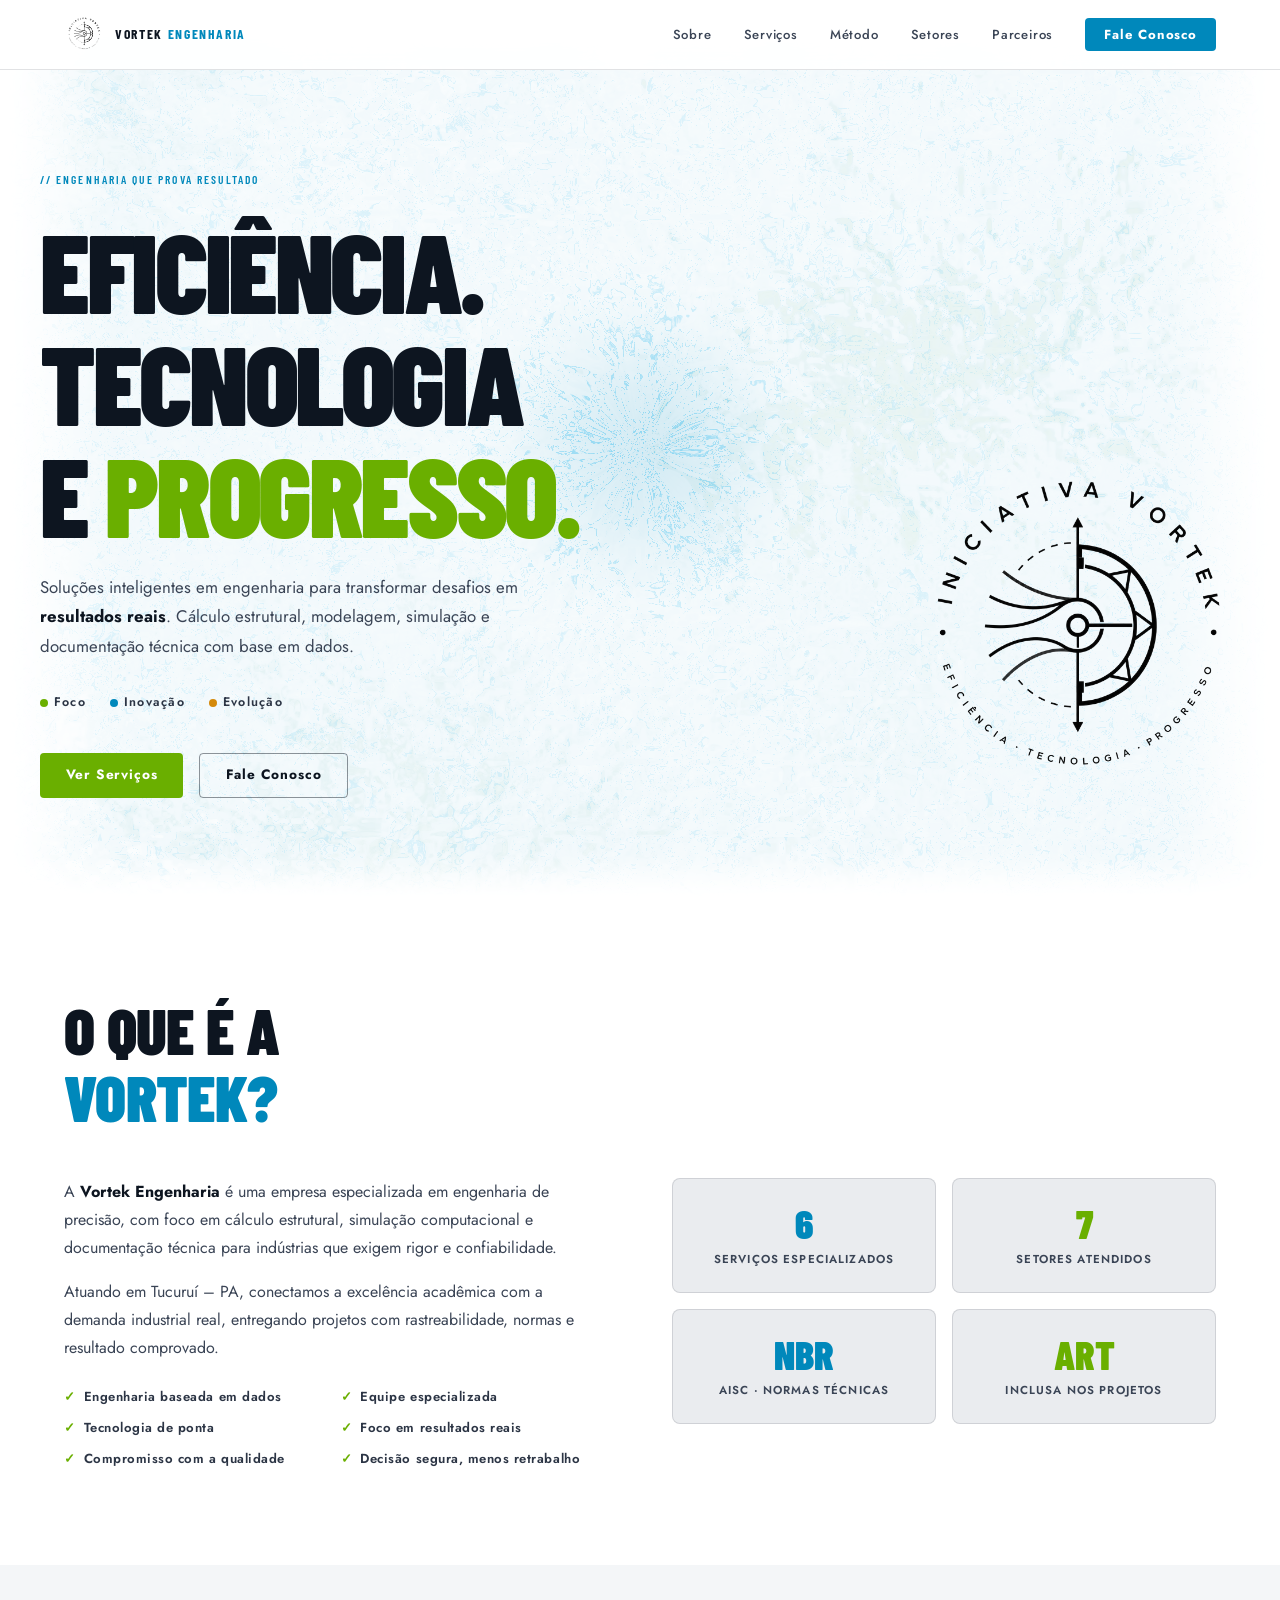
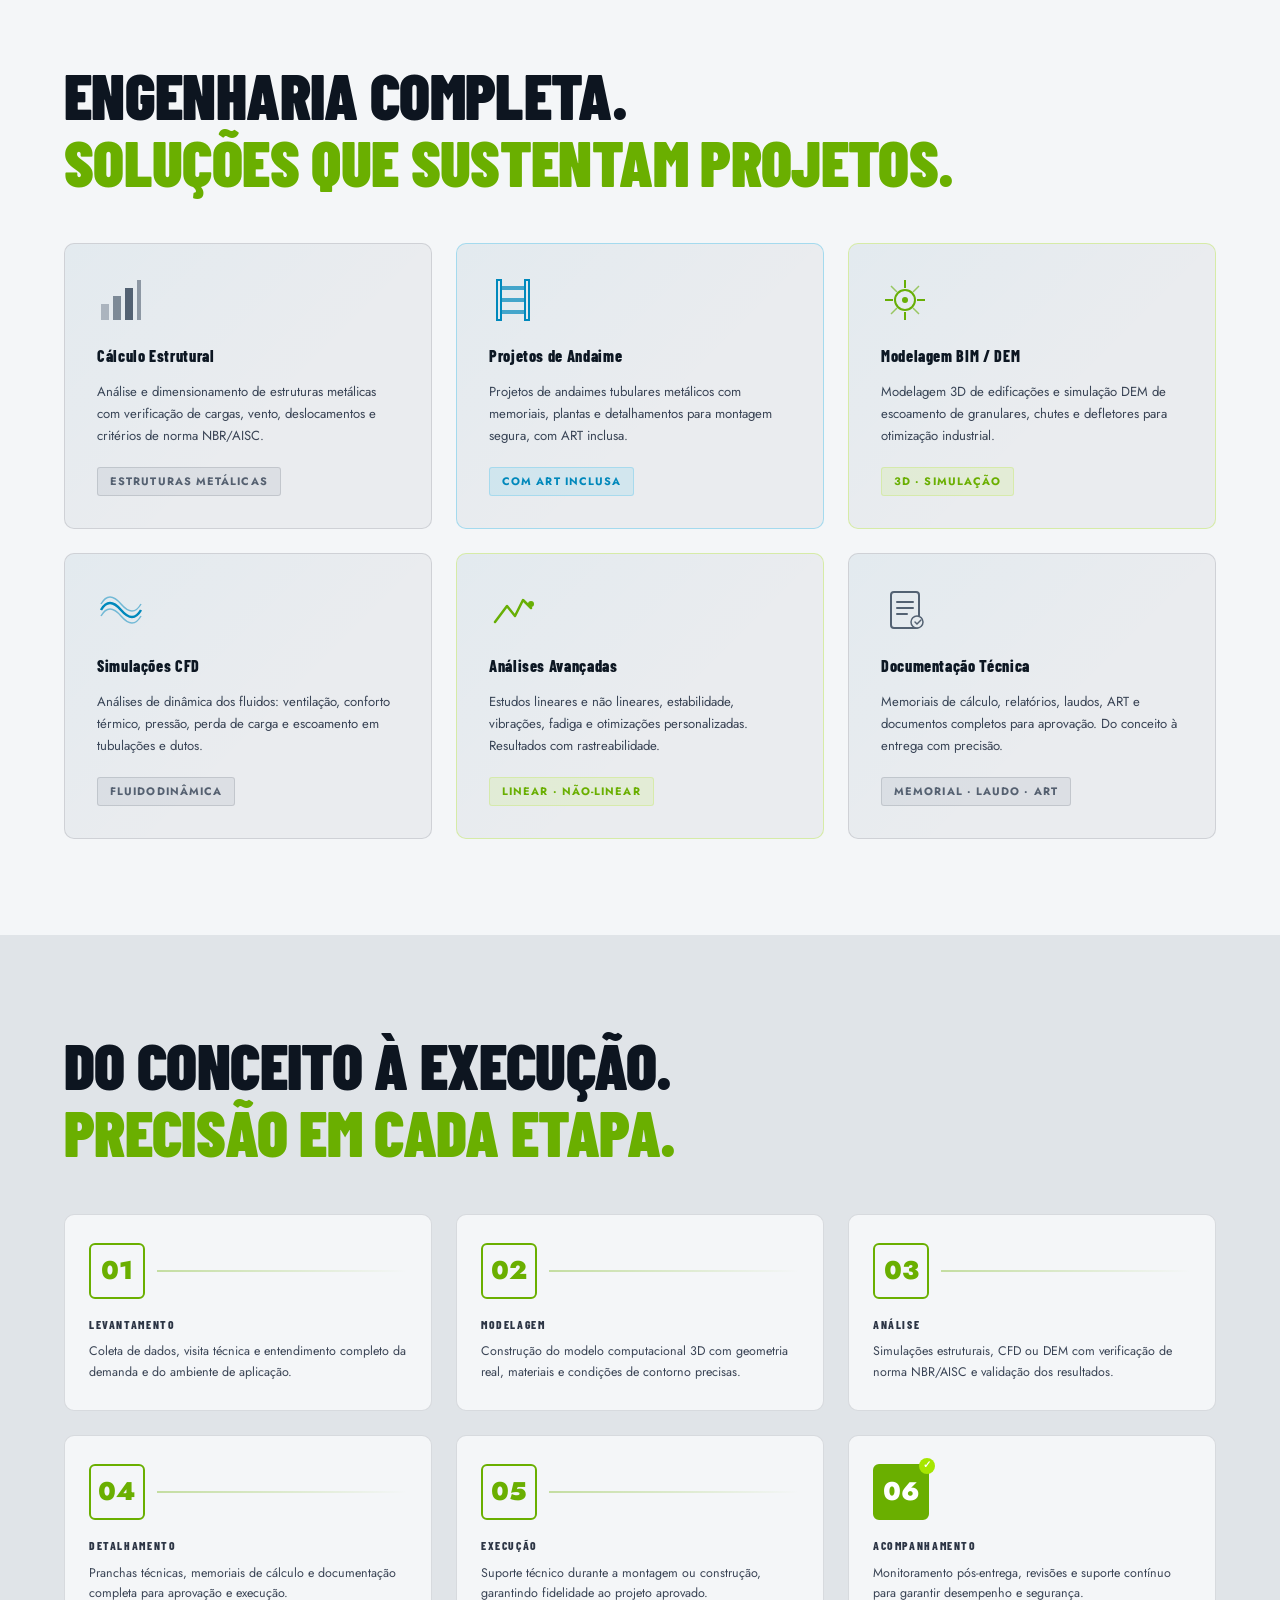
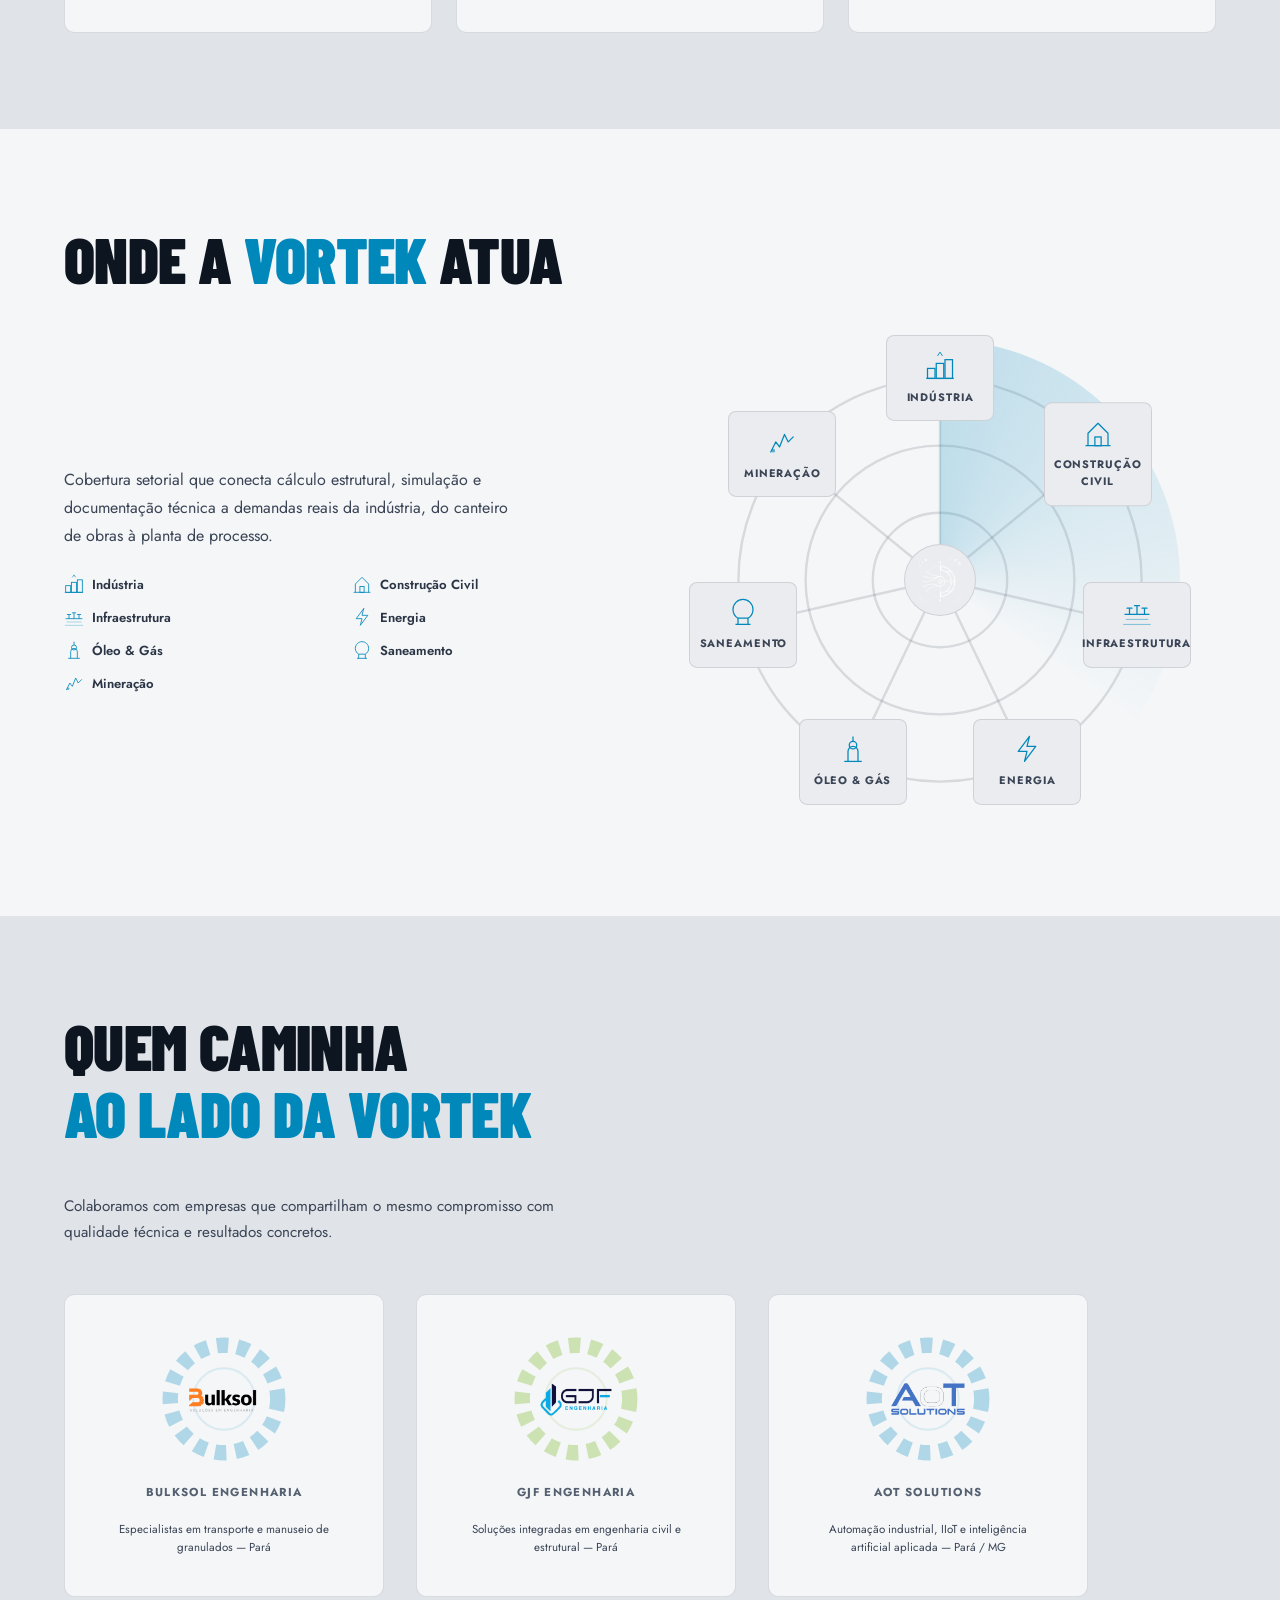
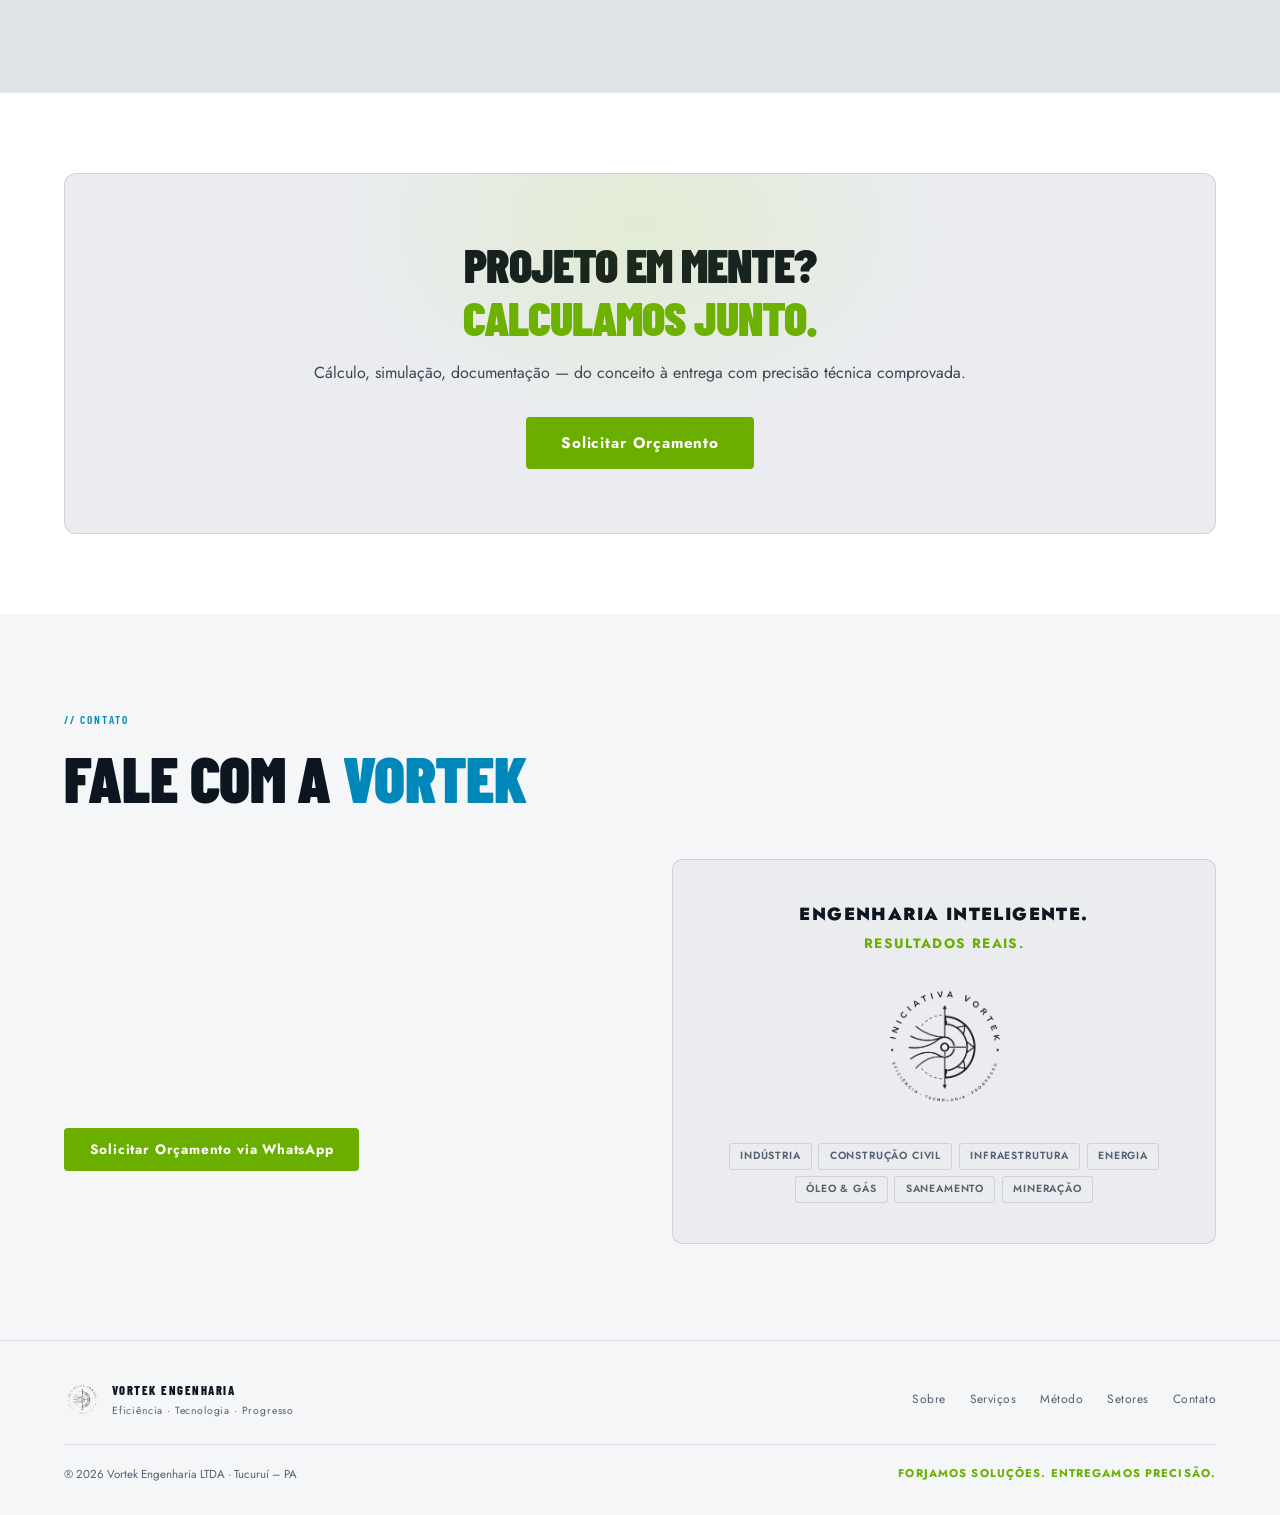
==== index.html @ 1fd9c0fb "fix: substitui logo apagada do hub central do diagrama de setores" ====
<!doctype html>
<html lang="pt-BR">
<head>
  <meta charset="utf-8" />
  <meta name="viewport" content="width=device-width, initial-scale=1" />
  <title>Vortek Engenharia — Eficiência · Tecnologia · Progresso</title>
  <meta name="description" content="Engenharia inteligente com cálculo estrutural, simulação CFD/DEM, projetos de andaime, modelagem BIM e documentação técnica. Tucuruí – PA." />
  <link rel="icon" type="image/png" href="assets/img/symbol.png" />
  <link rel="preconnect" href="https://fonts.googleapis.com" />
  <link rel="preconnect" href="https://fonts.gstatic.com" crossorigin />
  <link href="https://fonts.googleapis.com/css2?family=Barlow+Condensed:ital,wght@0,600;0,700;0,800;0,900;1,700&family=Jost:wght@300;400;500;600;700&display=swap" rel="stylesheet" />
  <link rel="stylesheet" href="assets/style.css" />
  <script type="application/ld+json">
  {
    "@context": "https://schema.org",
    "@type": "Organization",
    "name": "Vortek Engenharia",
    "url": "https://www.vortekengenharia.com.br",
    "logo": "https://www.vortekengenharia.com.br/assets/img/symbol.png",
    "description": "Engenharia inteligente com cálculo estrutural, simulação CFD/DEM, projetos de andaime, modelagem BIM e documentação técnica.",
    "email": "admvortek@gmail.com",
    "telephone": "+5594992745775",
    "address": {
      "@type": "PostalAddress",
      "addressLocality": "Tucuruí",
      "addressRegion": "PA",
      "addressCountry": "BR"
    }
  }
  </script>
  <script type="application/ld+json">
  {
    "@context": "https://schema.org",
    "@type": "WebSite",
    "name": "Vortek Engenharia",
    "url": "https://www.vortekengenharia.com.br"
  }
  </script>

</head>
<body>

  <!-- NAV -->
  <nav id="navbar">
    <div class="nav-inner">
      <a href="#hero" class="nav-logo">
        <img src="assets/img/logo.png" alt="Vortek Engenharia" />
        <span>VORTEK <em>ENGENHARIA</em></span>
      </a>
      <ul class="nav-links">
        <li><a href="#sobre">Sobre</a></li>
        <li><a href="#servicos">Serviços</a></li>
        <li><a href="#metodo">Método</a></li>
        <li><a href="#setores">Setores</a></li>
        <li><a href="#parceiros">Parceiros</a></li>
        <li><a href="#contato" class="nav-cta">Fale Conosco</a></li>
      </ul>
      <button class="nav-burger" aria-label="Menu" onclick="toggleMenu()">
        <span></span><span></span><span></span>
      </button>
    </div>
    <div class="nav-mobile" id="navMobile">
      <a href="#sobre" onclick="toggleMenu()">Sobre</a>
      <a href="#servicos" onclick="toggleMenu()">Serviços</a>
      <a href="#metodo" onclick="toggleMenu()">Método</a>
      <a href="#setores" onclick="toggleMenu()">Setores</a>
      <a href="#parceiros" onclick="toggleMenu()">Parceiros</a>
      <a href="#contato" onclick="toggleMenu()">Fale Conosco</a>
    </div>
  </nav>

  <!-- HERO -->
  <section id="hero">
    <div class="hero-grid"></div>
    <canvas id="cfd-canvas" aria-hidden="true"></canvas>
    <div class="hero-glow hero-glow-cyan"></div>
    <div class="hero-glow hero-glow-lime"></div>
    <div class="hero-inner">
      <div class="hero-badge">// ENGENHARIA QUE PROVA RESULTADO</div>
      <h1>
        EFICIÊNCIA.<br />
        TECNOLOGIA<br />
        E <span class="accent-lime">PROGRESSO.</span>
      </h1>
      <p>Soluções inteligentes em engenharia para transformar desafios em <strong>resultados reais</strong>. Cálculo estrutural, modelagem, simulação e documentação técnica com base em dados.</p>
      <div class="hero-tags">
        <span><span class="dot dot-lime"></span> Foco</span>
        <span><span class="dot dot-cyan"></span> Inovação</span>
        <span><span class="dot dot-amber"></span> Evolução</span>
      </div>
      <div class="hero-actions">
        <a href="#servicos" class="btn btn-primary">Ver Serviços</a>
        <a href="#contato" class="btn btn-outline">Fale Conosco</a>
      </div>
    </div>
    <div class="hero-logo-wrap">
      <img src="assets/img/logo.png" alt="" class="hero-logo-img" />
    </div>
  </section>

  <!-- SOBRE -->
  <section id="sobre">
    <div class="container">
      <h2>O QUE É A<br /><span class="accent-cyan">VORTEK?</span></h2>
      <div class="sobre-grid">
        <div class="sobre-text">
          <p>A <strong>Vortek Engenharia</strong> é uma empresa especializada em engenharia de precisão, com foco em cálculo estrutural, simulação computacional e documentação técnica para indústrias que exigem rigor e confiabilidade.</p>
          <p>Atuando em Tucuruí – PA, conectamos a excelência acadêmica com a demanda industrial real, entregando projetos com rastreabilidade, normas e resultado comprovado.</p>
          <div class="sobre-diferenciais">
            <div class="diferencial"><span class="check">✓</span> Engenharia baseada em dados</div>
            <div class="diferencial"><span class="check">✓</span> Equipe especializada</div>
            <div class="diferencial"><span class="check">✓</span> Tecnologia de ponta</div>
            <div class="diferencial"><span class="check">✓</span> Foco em resultados reais</div>
            <div class="diferencial"><span class="check">✓</span> Compromisso com a qualidade</div>
            <div class="diferencial"><span class="check">✓</span> Decisão segura, menos retrabalho</div>
          </div>
        </div>
        <div class="sobre-stats">
          <div class="stat-card">
            <div class="stat-num accent-cyan">6</div>
            <div class="stat-label">Serviços Especializados</div>
          </div>
          <div class="stat-card">
            <div class="stat-num accent-lime">7</div>
            <div class="stat-label">Setores Atendidos</div>
          </div>
          <div class="stat-card">
            <div class="stat-num accent-cyan">NBR</div>
            <div class="stat-label">AISC · Normas Técnicas</div>
          </div>
          <div class="stat-card">
            <div class="stat-num accent-lime">ART</div>
            <div class="stat-label">Inclusa nos Projetos</div>
          </div>
        </div>
      </div>
    </div>
  </section>

  <!-- SERVIÇOS -->
  <section id="servicos" class="section-dark">
    <div class="container">
      <h2>ENGENHARIA COMPLETA.<br /><span class="accent-lime">SOLUÇÕES QUE SUSTENTAM PROJETOS.</span></h2>
      <div class="servicos-grid">

        <div class="servico-card">
          <div class="servico-icon">
            <svg viewBox="0 0 48 48" fill="none"><rect x="4" y="28" width="8" height="16" fill="currentColor" opacity=".4"/><rect x="16" y="20" width="8" height="24" fill="currentColor" opacity=".7"/><rect x="28" y="12" width="8" height="32" fill="currentColor"/><rect x="40" y="4" width="4" height="40" fill="currentColor" opacity=".6"/></svg>
          </div>
          <h3>Cálculo Estrutural</h3>
          <p>Análise e dimensionamento de estruturas metálicas com verificação de cargas, vento, deslocamentos e critérios de norma NBR/AISC.</p>
          <div class="servico-tag">Estruturas Metálicas</div>
        </div>

        <div class="servico-card accent-border-cyan">
          <div class="servico-icon icon-cyan">
            <svg viewBox="0 0 48 48" fill="none"><rect x="8" y="4" width="4" height="40" stroke="currentColor" stroke-width="2"/><rect x="36" y="4" width="4" height="40" stroke="currentColor" stroke-width="2"/><rect x="12" y="10" width="24" height="4" fill="currentColor" opacity=".7"/><rect x="12" y="22" width="24" height="4" fill="currentColor" opacity=".7"/><rect x="12" y="34" width="24" height="4" fill="currentColor" opacity=".7"/></svg>
          </div>
          <h3>Projetos de Andaime</h3>
          <p>Projetos de andaimes tubulares metálicos com memoriais, plantas e detalhamentos para montagem segura, com ART inclusa.</p>
          <div class="servico-tag tag-cyan">Com ART Inclusa</div>
        </div>

        <div class="servico-card accent-border-lime">
          <div class="servico-icon icon-lime">
            <svg viewBox="0 0 48 48" fill="none"><circle cx="24" cy="24" r="10" stroke="currentColor" stroke-width="2"/><circle cx="24" cy="24" r="3" fill="currentColor"/><path d="M24 4v8M24 36v8M4 24h8M36 24h8" stroke="currentColor" stroke-width="2"/><path d="M10 10l6 6M32 32l6 6M10 38l6-6M32 16l6-6" stroke="currentColor" stroke-width="1.5" opacity=".6"/></svg>
          </div>
          <h3>Modelagem BIM / DEM</h3>
          <p>Modelagem 3D de edificações e simulação DEM de escoamento de granulares, chutes e defletores para otimização industrial.</p>
          <div class="servico-tag tag-lime">3D · Simulação</div>
        </div>

        <div class="servico-card">
          <div class="servico-icon icon-cyan">
            <svg viewBox="0 0 48 48" fill="none"><path d="M4 24 Q12 10 24 24 Q36 38 44 24" stroke="currentColor" stroke-width="2.5" fill="none"/><path d="M4 18 Q12 4 24 18 Q36 32 44 18" stroke="currentColor" stroke-width="1.5" fill="none" opacity=".5"/><path d="M4 30 Q12 16 24 30 Q36 44 44 30" stroke="currentColor" stroke-width="1.5" fill="none" opacity=".5"/></svg>
          </div>
          <h3>Simulações CFD</h3>
          <p>Análises de dinâmica dos fluidos: ventilação, conforto térmico, pressão, perda de carga e escoamento em tubulações e dutos.</p>
          <div class="servico-tag">Fluidodinâmica</div>
        </div>

        <div class="servico-card accent-border-lime">
          <div class="servico-icon icon-lime">
            <svg viewBox="0 0 48 48" fill="none"><path d="M6 36L18 20l8 10 8-16 8 8" stroke="currentColor" stroke-width="2.5" stroke-linecap="round" stroke-linejoin="round" fill="none"/><circle cx="42" cy="18" r="3" fill="currentColor"/></svg>
          </div>
          <h3>Análises Avançadas</h3>
          <p>Estudos lineares e não lineares, estabilidade, vibrações, fadiga e otimizações personalizadas. Resultados com rastreabilidade.</p>
          <div class="servico-tag tag-lime">Linear · Não-linear</div>
        </div>

        <div class="servico-card">
          <div class="servico-icon">
            <svg viewBox="0 0 48 48" fill="none"><rect x="10" y="6" width="28" height="36" rx="3" stroke="currentColor" stroke-width="2"/><path d="M16 16h16M16 22h16M16 28h10" stroke="currentColor" stroke-width="2" stroke-linecap="round"/><circle cx="36" cy="36" r="6" fill="var(--carbon-2)" stroke="currentColor" stroke-width="1.5"/><path d="M34 36l2 2 4-4" stroke="currentColor" stroke-width="1.5" stroke-linecap="round"/></svg>
          </div>
          <h3>Documentação Técnica</h3>
          <p>Memoriais de cálculo, relatórios, laudos, ART e documentos completos para aprovação. Do conceito à entrega com precisão.</p>
          <div class="servico-tag">Memorial · Laudo · ART</div>
        </div>

      </div>
    </div>
  </section>

  <!-- MÉTODO -->
  <section id="metodo">
    <div class="container">
      <h2>DO CONCEITO À EXECUÇÃO.<br /><span class="accent-lime">PRECISÃO EM CADA ETAPA.</span></h2>
      <div class="metodo-grid">
        <div class="metodo-step">
          <div class="step-header">
            <div class="step-num">01</div>
            <div class="step-connector"></div>
          </div>
          <div class="step-body">
            <div class="step-label">LEVANTAMENTO</div>
            <p class="step-desc">Coleta de dados, visita técnica e entendimento completo da demanda e do ambiente de aplicação.</p>
          </div>
        </div>
        <div class="metodo-step">
          <div class="step-header">
            <div class="step-num">02</div>
            <div class="step-connector"></div>
          </div>
          <div class="step-body">
            <div class="step-label">MODELAGEM</div>
            <p class="step-desc">Construção do modelo computacional 3D com geometria real, materiais e condições de contorno precisas.</p>
          </div>
        </div>
        <div class="metodo-step">
          <div class="step-header">
            <div class="step-num">03</div>
            <div class="step-connector"></div>
          </div>
          <div class="step-body">
            <div class="step-label">ANÁLISE</div>
            <p class="step-desc">Simulações estruturais, CFD ou DEM com verificação de norma NBR/AISC e validação dos resultados.</p>
          </div>
        </div>
        <div class="metodo-step">
          <div class="step-header">
            <div class="step-num">04</div>
            <div class="step-connector"></div>
          </div>
          <div class="step-body">
            <div class="step-label">DETALHAMENTO</div>
            <p class="step-desc">Pranchas técnicas, memoriais de cálculo e documentação completa para aprovação e execução.</p>
          </div>
        </div>
        <div class="metodo-step">
          <div class="step-header">
            <div class="step-num">05</div>
            <div class="step-connector"></div>
          </div>
          <div class="step-body">
            <div class="step-label">EXECUÇÃO</div>
            <p class="step-desc">Suporte técnico durante a montagem ou construção, garantindo fidelidade ao projeto aprovado.</p>
          </div>
        </div>
        <div class="metodo-step metodo-step-last">
          <div class="step-header">
            <div class="step-num step-num-final">06</div>
          </div>
          <div class="step-body">
            <div class="step-label">ACOMPANHAMENTO</div>
            <p class="step-desc">Monitoramento pós-entrega, revisões e suporte contínuo para garantir desempenho e segurança.</p>
          </div>
        </div>
      </div>
    </div>
  </section>

  <!-- SETORES -->
  <section id="setores" class="section-dark">
    <div class="container">
      <h2>ONDE A <span class="accent-cyan">VORTEK</span> ATUA</h2>
      <div class="setores-layout">
      <div class="setores-text">
        <p>Cobertura setorial que conecta cálculo estrutural, simulação e documentação técnica a demandas reais da indústria, do canteiro de obras à planta de processo.</p>
        <ul class="setores-legend">
          <li><span class="legend-icon"><svg viewBox="0 0 48 48" fill="none"><rect x="4" y="28" width="12" height="16" stroke="currentColor" stroke-width="2"/><rect x="18" y="20" width="12" height="24" stroke="currentColor" stroke-width="2"/><rect x="32" y="14" width="12" height="30" stroke="currentColor" stroke-width="2"/><path d="M2 44h44" stroke="currentColor" stroke-width="2"/><path d="M20 8l4-6 4 6" stroke="currentColor" stroke-width="1.5"/></svg></span> Indústria</li>
          <li><span class="legend-icon"><svg viewBox="0 0 48 48" fill="none"><path d="M4 44h40M8 44V24l16-16 16 16v20" stroke="currentColor" stroke-width="2" stroke-linejoin="round"/><rect x="19" y="30" width="10" height="14" stroke="currentColor" stroke-width="2"/></svg></span> Construção Civil</li>
          <li><span class="legend-icon"><svg viewBox="0 0 48 48" fill="none"><path d="M4 28h40M12 28V18M24 28V14M36 28V18" stroke="currentColor" stroke-width="2"/><path d="M8 18h8M20 14h8M32 18h8" stroke="currentColor" stroke-width="2" stroke-linecap="round"/><path d="M2 44h44M6 36h36" stroke="currentColor" stroke-width="1.5" opacity=".5"/></svg></span> Infraestrutura</li>
          <li><span class="legend-icon"><svg viewBox="0 0 48 48" fill="none"><path d="M28 4L10 28h14l-4 16 18-24H24L28 4z" stroke="currentColor" stroke-width="2" stroke-linejoin="round" stroke-linecap="round"/></svg></span> Energia</li>
          <li><span class="legend-icon"><svg viewBox="0 0 48 48" fill="none"><path d="M16 44V28a8 8 0 0116 0v16" stroke="currentColor" stroke-width="2"/><circle cx="24" cy="18" r="6" stroke="currentColor" stroke-width="2"/><path d="M10 44h28" stroke="currentColor" stroke-width="2"/><path d="M24 4v8" stroke="currentColor" stroke-width="2"/></svg></span> Óleo & Gás</li>
          <li><span class="legend-icon"><svg viewBox="0 0 48 48" fill="none"><path d="M8 20c0-8.837 7.163-16 16-16s16 7.163 16 16c0 6-3 11-8 14H16c-5-3-8-8-8-14z" stroke="currentColor" stroke-width="2"/><path d="M16 34v10M32 34v10M12 44h24" stroke="currentColor" stroke-width="2"/></svg></span> Saneamento</li>
          <li><span class="legend-icon"><svg viewBox="0 0 48 48" fill="none"><path d="M6 40l8-16 6 8 8-20 6 12 8-8" stroke="currentColor" stroke-width="2" stroke-linecap="round" stroke-linejoin="round"/><circle cx="10" cy="38" r="3" fill="currentColor" opacity=".6"/></svg></span> Mineração</li>
        </ul>
      </div>
      <div class="setores-radar">
        <svg class="radar-bg" viewBox="0 0 100 100" aria-hidden="true">
          <circle cx="50" cy="50" r="14" fill="none" stroke="var(--line)" stroke-width=".5"/>
          <circle cx="50" cy="50" r="28" fill="none" stroke="var(--line)" stroke-width=".5"/>
          <circle cx="50" cy="50" r="42" fill="none" stroke="var(--line)" stroke-width=".5"/>
          <line x1="50" y1="50" x2="50" y2="8.36" stroke="var(--line)" stroke-width=".5"/>
          <line x1="50" y1="50" x2="82.84" y2="23.21" stroke="var(--line)" stroke-width=".5"/>
          <line x1="50" y1="50" x2="90.95" y2="59.35" stroke="var(--line)" stroke-width=".5"/>
          <line x1="50" y1="50" x2="68.22" y2="87.84" stroke="var(--line)" stroke-width=".5"/>
          <line x1="50" y1="50" x2="31.78" y2="87.84" stroke="var(--line)" stroke-width=".5"/>
          <line x1="50" y1="50" x2="9.05" y2="59.35" stroke="var(--line)" stroke-width=".5"/>
          <line x1="50" y1="50" x2="17.16" y2="23.21" stroke="var(--line)" stroke-width=".5"/>
        </svg>
        <div class="radar-sweep"></div>
        <div class="radar-hub">
          <img src="assets/img/symbol-hub.png" alt="" />
        </div>

        <div class="setor-item" style="--x:0; --y:-1;">
          <div class="setor-icon">
            <svg viewBox="0 0 48 48" fill="none"><rect x="4" y="28" width="12" height="16" stroke="currentColor" stroke-width="2"/><rect x="18" y="20" width="12" height="24" stroke="currentColor" stroke-width="2"/><rect x="32" y="14" width="12" height="30" stroke="currentColor" stroke-width="2"/><path d="M2 44h44" stroke="currentColor" stroke-width="2"/><path d="M20 8l4-6 4 6" stroke="currentColor" stroke-width="1.5"/></svg>
          </div>
          <span>Indústria</span>
        </div>
        <div class="setor-item" style="--x:0.7818; --y:-0.6235;">
          <div class="setor-icon">
            <svg viewBox="0 0 48 48" fill="none"><path d="M4 44h40M8 44V24l16-16 16 16v20" stroke="currentColor" stroke-width="2" stroke-linejoin="round"/><rect x="19" y="30" width="10" height="14" stroke="currentColor" stroke-width="2"/></svg>
          </div>
          <span>Construção Civil</span>
        </div>
        <div class="setor-item" style="--x:0.9749; --y:0.2225;">
          <div class="setor-icon">
            <svg viewBox="0 0 48 48" fill="none"><path d="M4 28h40M12 28V18M24 28V14M36 28V18" stroke="currentColor" stroke-width="2"/><path d="M8 18h8M20 14h8M32 18h8" stroke="currentColor" stroke-width="2" stroke-linecap="round"/><path d="M2 44h44M6 36h36" stroke="currentColor" stroke-width="1.5" opacity=".5"/></svg>
          </div>
          <span>Infraestrutura</span>
        </div>
        <div class="setor-item" style="--x:0.4339; --y:0.9010;">
          <div class="setor-icon">
            <svg viewBox="0 0 48 48" fill="none"><path d="M28 4L10 28h14l-4 16 18-24H24L28 4z" stroke="currentColor" stroke-width="2" stroke-linejoin="round" stroke-linecap="round"/></svg>
          </div>
          <span>Energia</span>
        </div>
        <div class="setor-item" style="--x:-0.4339; --y:0.9010;">
          <div class="setor-icon">
            <svg viewBox="0 0 48 48" fill="none"><path d="M16 44V28a8 8 0 0116 0v16" stroke="currentColor" stroke-width="2"/><circle cx="24" cy="18" r="6" stroke="currentColor" stroke-width="2"/><path d="M10 44h28" stroke="currentColor" stroke-width="2"/><path d="M24 4v8" stroke="currentColor" stroke-width="2"/></svg>
          </div>
          <span>Óleo & Gás</span>
        </div>
        <div class="setor-item" style="--x:-0.9749; --y:0.2225;">
          <div class="setor-icon">
            <svg viewBox="0 0 48 48" fill="none"><path d="M8 20c0-8.837 7.163-16 16-16s16 7.163 16 16c0 6-3 11-8 14H16c-5-3-8-8-8-14z" stroke="currentColor" stroke-width="2"/><path d="M16 34v10M32 34v10M12 44h24" stroke="currentColor" stroke-width="2"/></svg>
          </div>
          <span>Saneamento</span>
        </div>
        <div class="setor-item" style="--x:-0.7818; --y:-0.6235;">
          <div class="setor-icon">
            <svg viewBox="0 0 48 48" fill="none"><path d="M6 40l8-16 6 8 8-20 6 12 8-8" stroke="currentColor" stroke-width="2" stroke-linecap="round" stroke-linejoin="round"/><circle cx="10" cy="38" r="3" fill="currentColor" opacity=".6"/></svg>
          </div>
          <span>Mineração</span>
        </div>
      </div>
      </div>
    </div>
  </section>

  <!-- PARCEIROS -->
  <section id="parceiros">
    <div class="container">
      <h2>QUEM CAMINHA<br /><span class="accent-cyan">AO LADO DA VORTEK</span></h2>
      <p class="parceiros-sub">Colaboramos com empresas que compartilham o mesmo compromisso com qualidade técnica e resultados concretos.</p>
      <div class="parceiros-grid">
        <div class="parceiro-card">
          <div class="parceiro-gear">
            <svg class="gear-ring gear-cyan" viewBox="0 0 100 100" aria-hidden="true">
              <circle cx="50" cy="50" r="42" fill="none" stroke="currentColor" stroke-width="12" stroke-dasharray="9 7"/>
              <circle cx="50" cy="50" r="24" fill="none" stroke="currentColor" stroke-width="1.5" opacity=".4"/>
            </svg>
            <img src="assets/img/partners/bulksol.png" alt="BulkSol Engenharia" class="gear-logo" />
          </div>
          <div class="parceiro-nome">BulkSol Engenharia</div>
          <div class="parceiro-desc">Especialistas em transporte e manuseio de granulados — Pará</div>
        </div>
        <div class="parceiro-card">
          <div class="parceiro-gear">
            <svg class="gear-ring gear-lime" viewBox="0 0 100 100" aria-hidden="true">
              <circle cx="50" cy="50" r="42" fill="none" stroke="currentColor" stroke-width="12" stroke-dasharray="9 7"/>
              <circle cx="50" cy="50" r="24" fill="none" stroke="currentColor" stroke-width="1.5" opacity=".4"/>
            </svg>
            <img src="assets/img/partners/gjf.png" alt="GJF Engenharia" class="gear-logo" />
          </div>
          <div class="parceiro-nome">GJF Engenharia</div>
          <div class="parceiro-desc">Soluções integradas em engenharia civil e estrutural — Pará</div>
        </div>
        <div class="parceiro-card">
          <div class="parceiro-gear">
            <svg class="gear-ring gear-cyan" viewBox="0 0 100 100" aria-hidden="true">
              <circle cx="50" cy="50" r="42" fill="none" stroke="currentColor" stroke-width="12" stroke-dasharray="9 7"/>
              <circle cx="50" cy="50" r="24" fill="none" stroke="currentColor" stroke-width="1.5" opacity=".4"/>
            </svg>
            <img src="assets/img/partners/aot.png" alt="AoT Solutions" class="gear-logo" />
          </div>
          <div class="parceiro-nome">AoT Solutions</div>
          <div class="parceiro-desc">Automação industrial, IIoT e inteligência artificial aplicada — Pará / MG</div>
        </div>
      </div>
    </div>
  </section>

  <!-- CTA -->
  <section id="cta">
    <div class="container">
      <div class="cta-inner">
        <div class="cta-glow"></div>
        <h2>PROJETO EM MENTE?<br /><span class="accent-lime">CALCULAMOS JUNTO.</span></h2>
        <p>Cálculo, simulação, documentação — do conceito à entrega com precisão técnica comprovada.</p>
        <a href="#contato" class="btn btn-primary btn-lg">Solicitar Orçamento</a>
      </div>
    </div>
  </section>

  <!-- CONTATO -->
  <section id="contato" class="section-dark">
    <div class="container">
      <div class="section-label">// CONTATO</div>
      <h2>FALE COM A <span class="accent-cyan">VORTEK</span></h2>
      <div class="contato-grid">
        <div class="contato-info">
          <div class="contato-item">
            <div class="contato-icon">
              <svg viewBox="0 0 24 24" fill="none"><path d="M4 4h16c1.1 0 2 .9 2 2v12c0 1.1-.9 2-2 2H4c-1.1 0-2-.9-2-2V6c0-1.1.9-2 2-2z" stroke="currentColor" stroke-width="1.5"/><path d="m22 6-10 7L2 6" stroke="currentColor" stroke-width="1.5"/></svg>
            </div>
            <div>
              <div class="contato-label">E-MAIL</div>
              <a href="mailto:admvortek@gmail.com">admvortek@gmail.com</a>
            </div>
          </div>
          <div class="contato-item">
            <div class="contato-icon">
              <svg viewBox="0 0 24 24" fill="none"><path d="M22 16.92v3a2 2 0 0 1-2.18 2 19.79 19.79 0 0 1-8.63-3.07A19.5 19.5 0 0 1 4.9 12a19.79 19.79 0 0 1-3.07-8.67A2 2 0 0 1 3.81 1h3a2 2 0 0 1 2 1.72c.127.96.361 1.903.7 2.81a2 2 0 0 1-.45 2.11L7.91 8.74a16 16 0 0 0 5.36 5.36l1.1-1.1a2 2 0 0 1 2.11-.45c.907.339 1.85.573 2.81.7A2 2 0 0 1 22 16.92z" stroke="currentColor" stroke-width="1.5"/></svg>
            </div>
            <div>
              <div class="contato-label">WHATSAPP / TELEFONE</div>
              <a href="https://wa.me/5594992745775" target="_blank" rel="noopener noreferrer">(94) 99274-5775</a>
            </div>
          </div>
          <div class="contato-item">
            <div class="contato-icon">
              <svg viewBox="0 0 24 24" fill="none"><path d="M21 10c0 7-9 13-9 13s-9-6-9-13a9 9 0 0 1 18 0z" stroke="currentColor" stroke-width="1.5"/><circle cx="12" cy="10" r="3" stroke="currentColor" stroke-width="1.5"/></svg>
            </div>
            <div>
              <div class="contato-label">LOCALIZAÇÃO</div>
              <span>Tucuruí – PA, Brasil</span>
            </div>
          </div>
          <a href="https://wa.me/5594992745775?text=Olá!%20Gostaria%20de%20solicitar%20um%20orçamento%20da%20Vortek%20Engenharia." target="_blank" rel="noopener noreferrer" class="btn btn-primary" style="margin-top:2rem">
            Solicitar Orçamento via WhatsApp
          </a>
        </div>
        <div class="contato-card">
          <div class="contato-card-title">ENGENHARIA INTELIGENTE.</div>
          <div class="contato-card-sub accent-lime">RESULTADOS REAIS.</div>
          <img src="assets/img/logo.png" alt="Vortek" class="contato-logo" />
          <div class="contato-tags">
            <span>Indústria</span>
            <span>Construção Civil</span>
            <span>Infraestrutura</span>
            <span>Energia</span>
            <span>Óleo & Gás</span>
            <span>Saneamento</span>
            <span>Mineração</span>
          </div>
        </div>
      </div>
    </div>
  </section>

  <!-- FOOTER -->
  <footer>
    <div class="container">
      <div class="footer-inner">
        <div class="footer-brand">
          <img src="assets/img/logo.png" alt="Vortek" class="footer-logo" />
          <div>
            <div class="footer-name">VORTEK ENGENHARIA</div>
            <div class="footer-tagline">Eficiência · Tecnologia · Progresso</div>
          </div>
        </div>
        <nav class="footer-nav">
          <a href="#sobre">Sobre</a>
          <a href="#servicos">Serviços</a>
          <a href="#metodo">Método</a>
          <a href="#setores">Setores</a>
          <a href="#contato">Contato</a>
        </nav>
      </div>
      <div class="footer-bottom">
        <span>® 2026 Vortek Engenharia LTDA · Tucuruí – PA</span>
        <span class="footer-slogan accent-lime">FORJAMOS SOLUÇÕES. ENTREGAMOS PRECISÃO.</span>
      </div>
    </div>
  </footer>

  <script src="assets/main.js"></script>
</body>
</html>
---- assets/style.css ----
/* ===== TOKENS ===== */
:root {
  --black:    #FFFFFF;  /* bg principal — alias: --bg */
  --carbon:   #F4F6F8;
  --carbon-2: #EAECEF;
  --graphite: #E0E4E8;
  --steel:    #556070;
  --aluminum: #2C3545;
  --white:    #0D1520;  /* fg principal — alias: --fg */
  --muted:    #3A4455;  /* era #4A5568 — aumenta contraste p/ WCAG AA em fundos claros */
  --cyan:     #0088BB;
  --cyan-2:   #00AEEB;
  --lime:     #6AAF00;
  --lime-2:   #A6E600;
  --amber:    #D4890A;
  --grid:     rgba(13,21,32,.06);
  --line:     rgba(13,21,32,.12);
  --nav-h:    68px;
  --ease-out-quart: cubic-bezier(0.25, 1, 0.5, 1);
  --ease-out-quint: cubic-bezier(0.22, 1, 0.36, 1);
  --ease-out-expo:  cubic-bezier(0.16, 1, 0.3, 1);
}

/* ===== RESET ===== */
*, *::before, *::after { box-sizing: border-box; margin: 0; padding: 0; }
@media (prefers-reduced-motion: no-preference) {
  html { scroll-behavior: smooth; }
}
body {
  font-family: 'Jost', 'Segoe UI', Arial, sans-serif;
  background: var(--black);
  color: var(--white);
  overflow-x: hidden;
  line-height: 1.6;
}

h1, h2, h3,
.hero-badge,
.step-label,
.stat-num,
.section-label,
.nav-logo span,
.footer-name {
  font-family: 'Barlow Condensed', 'Arial Narrow', Arial, sans-serif;
}
a { color: inherit; text-decoration: none; }
img { max-width: 100%; display: block; }

/* ===== UTILITIES ===== */
.accent-cyan  { color: var(--cyan); }
.accent-lime  { color: var(--lime); }
.accent-amber { color: var(--amber); }
.container { max-width: 1200px; margin: 0 auto; padding: 0 24px; }
.section-label {
  font-size: .72rem;
  font-weight: 600;
  letter-spacing: .18em;
  color: var(--cyan);
  margin-bottom: 1rem;
  text-transform: uppercase;
}

/* ===== NAV ===== */
#navbar {
  position: fixed;
  top: 0; left: 0; right: 0;
  z-index: 100;
  background: rgba(255,255,255,.92);
  backdrop-filter: blur(16px);
  border-bottom: 1px solid var(--line);
  transition: background .3s;
}
.nav-inner {
  max-width: 1200px;
  margin: 0 auto;
  padding: 0 24px;
  height: var(--nav-h);
  display: flex;
  align-items: center;
  justify-content: space-between;
  gap: 2rem;
}
.nav-logo {
  display: flex;
  align-items: center;
  gap: .7rem;
  font-size: .85rem;
  font-weight: 700;
  letter-spacing: .12em;
  flex-shrink: 0;
}
.nav-logo img { width: 40px; height: 40px; object-fit: contain; }
.nav-logo em { color: var(--cyan); font-style: normal; }
.nav-links {
  display: flex;
  list-style: none;
  gap: 2rem;
  align-items: center;
}
.nav-links a {
  font-size: .82rem;
  font-weight: 500;
  letter-spacing: .06em;
  color: var(--muted);
  transition: color .2s;
}
.nav-links a:hover { color: var(--white); }
.nav-cta {
  background: var(--cyan) !important;
  color: var(--black) !important;
  padding: .45rem 1.2rem;
  border-radius: 4px;
  font-weight: 700 !important;
  transition: background .2s !important;
}
.nav-cta:hover { background: var(--cyan-2) !important; }
.nav-burger {
  display: none;
  flex-direction: column;
  gap: 5px;
  background: none;
  border: none;
  cursor: pointer;
  padding: 4px;
}
.nav-burger span {
  display: block;
  width: 24px; height: 2px;
  background: var(--aluminum);
  border-radius: 2px;
  transition: .3s var(--ease-out-quart);
}
.nav-burger:focus-visible {
  outline: 2px solid var(--cyan);
  outline-offset: 4px;
  border-radius: 4px;
}
.nav-burger.active span:nth-child(1) { transform: translateY(7px) rotate(45deg); }
.nav-burger.active span:nth-child(2) { opacity: 0; transform: scaleX(0); }
.nav-burger.active span:nth-child(3) { transform: translateY(-7px) rotate(-45deg); }
.nav-mobile {
  display: flex;
  flex-direction: column;
  border-top: 1px solid var(--line);
  gap: 1rem;
  overflow: hidden;
  opacity: 0;
  max-height: 0;
  padding: 0 24px;
  pointer-events: none;
  transition:
    opacity 0.25s var(--ease-out-quart),
    max-height 0.32s var(--ease-out-quart),
    padding 0.32s var(--ease-out-quart);
}
.nav-mobile a {
  font-size: .9rem;
  color: var(--muted);
  font-weight: 500;
}
.nav-mobile.open {
  opacity: 1;
  max-height: 320px;
  padding: 1rem 24px 1.5rem;
  pointer-events: auto;
}

/* ===== BUTTONS ===== */
.btn {
  display: inline-flex;
  align-items: center;
  justify-content: center;
  padding: .65rem 1.6rem;
  border-radius: 4px;
  font-size: .85rem;
  font-weight: 700;
  letter-spacing: .06em;
  cursor: pointer;
  transition: .2s;
  border: none;
}
.btn-primary {
  background: var(--lime);
  color: var(--black);
}
.btn-primary:hover { background: var(--lime-2); transform: translateY(-1px); }
.btn-outline {
  background: transparent;
  color: var(--white);
  border: 1.5px solid rgba(13,21,32,.45);
}
.btn-outline:hover { border-color: var(--aluminum); }
.btn-lg { padding: .85rem 2.2rem; font-size: .95rem; }
.btn:active { transform: scale(0.96); transition-duration: 0.08s; }
.btn:focus-visible { outline: 2px solid var(--cyan); outline-offset: 3px; }

/* ===== DOTS ===== */
.dot { display: inline-block; width: 8px; height: 8px; border-radius: 50%; margin-right: 6px; }
.dot-lime  { background: var(--lime); }
.dot-cyan  { background: var(--cyan); }
.dot-amber { background: var(--amber); }

/* ===== HERO ===== */
#hero {
  position: relative;
  min-height: 100vh;
  display: flex;
  align-items: center;
  padding: calc(var(--nav-h) + 4rem) 24px 4rem;
  overflow: hidden;
}
.hero-grid {
  position: absolute;
  inset: 0;
  background-image:
    linear-gradient(var(--grid) 1px, transparent 1px),
    linear-gradient(90deg, var(--grid) 1px, transparent 1px);
  background-size: 64px 64px;
  pointer-events: none;
}
.hero-glow {
  position: absolute;
  width: 600px; height: 600px;
  border-radius: 50%;
  filter: blur(120px);
  pointer-events: none;
  opacity: .18;
}
@keyframes glowDrift {
  0%, 100% { transform: scale(1) translate(0, 0); }
  35%       { transform: scale(1.07) translate(14px, -10px); }
  70%       { transform: scale(0.95) translate(-9px, 13px); }
}
.hero-glow-cyan {
  background: var(--cyan); top: -100px; left: -100px;
  animation: glowDrift 15s ease-in-out infinite;
  will-change: transform;
}
.hero-glow-lime {
  background: var(--lime); bottom: -100px; right: 200px;
  animation: glowDrift 19s ease-in-out infinite reverse;
  will-change: transform;
}
.hero-inner {
  position: relative;
  z-index: 2;
  max-width: 1200px;
  margin: 0 auto;
  width: 100%;
}
.hero-badge {
  font-size: .72rem;
  font-weight: 600;
  letter-spacing: .18em;
  color: var(--cyan);
  margin-bottom: 1.5rem;
}
#hero h1 {
  font-size: clamp(3.5rem, 9vw, 7rem);
  font-weight: 900;
  line-height: 1.0;
  letter-spacing: -.03em;
  margin-bottom: 1.5rem;
  max-width: 760px;
  text-wrap: balance;
}
#hero p {
  font-size: 1.05rem;
  color: var(--muted);
  max-width: 520px;
  margin-bottom: 2rem;
  line-height: 1.75;
}
#hero p strong { color: var(--white); }
.hero-tags {
  display: flex;
  gap: 1.5rem;
  margin-bottom: 2.5rem;
  flex-wrap: wrap;
}
.hero-tags span {
  font-size: .78rem;
  font-weight: 600;
  letter-spacing: .1em;
  display: flex;
  align-items: center;
  color: var(--aluminum);
}
.hero-actions {
  display: flex;
  gap: 1rem;
  flex-wrap: wrap;
}
.hero-logo-wrap {
  position: absolute;
  right: 24px;
  top: 50%;
  transform: translateY(-55%);
  width: 360px;
  opacity: .15;
  pointer-events: none;
  z-index: 1;
}
.hero-logo-img { width: 100%; }

/* ===== HERO ENTRANCE ===== */
@keyframes heroSlideIn {
  from { opacity: 0; transform: translateY(28px); }
  to   { opacity: 1; transform: none; }
}
@keyframes heroBadgeWipe {
  from { clip-path: inset(0 100% 0 0); }
  to   { clip-path: inset(0 0% 0 0); }
}
#hero.hero-ready .hero-badge         { animation: heroBadgeWipe 0.55s var(--ease-out-expo) 0.04s both; }
#hero.hero-ready h1                  { animation: heroSlideIn   0.85s var(--ease-out-expo) 0.18s both; }
#hero.hero-ready .hero-inner > p     { animation: heroSlideIn   0.70s var(--ease-out-expo) 0.34s both; }
#hero.hero-ready .hero-tags          { animation: heroSlideIn   0.60s var(--ease-out-expo) 0.46s both; }
#hero.hero-ready .hero-actions       { animation: heroSlideIn   0.60s var(--ease-out-expo) 0.54s both; }
#hero.hero-ready .hero-logo-wrap     { animation: heroSlideIn   1.10s var(--ease-out-expo) 0.22s both; }

/* ===== SECTIONS ===== */
section { padding: 6rem 0; }
.section-dark { background: var(--carbon); }
section h2 {
  font-size: clamp(2.2rem, 5vw, 4rem);
  font-weight: 900;
  line-height: 1.05;
  letter-spacing: -.01em;
  margin-bottom: 3rem;
  text-wrap: balance;
}

/* ===== DELIGHT — nav underline slide ===== */
.nav-links a { position: relative; }
.nav-links a::after {
  content: '';
  position: absolute;
  bottom: -3px;
  left: 0;
  width: 0;
  height: 1.5px;
  background: var(--cyan);
  transition: width 0.28s var(--ease-out-expo);
}
.nav-links a:hover::after,
.nav-links a.active::after { width: 100%; }

/* ===== DELIGHT — card scan line on hover ===== */
.servico-card::after {
  content: '';
  position: absolute;
  inset-inline: 0;
  top: 0;
  height: 1.5px;
  background: linear-gradient(90deg, transparent, var(--cyan), transparent);
  transform: scaleX(0);
  transform-origin: center;
  transition: transform 0.4s var(--ease-out-expo);
}
.servico-card:hover::after { transform: scaleX(1); }

/* ===== DELIGHT — button improved active ===== */
.btn-primary:active {
  box-shadow: 0 0 0 5px rgba(106,175,0,.18);
  transform: scale(0.96);
}
.btn-primary:hover {
  transform: translateY(-2px);
  box-shadow: 0 4px 16px rgba(106,175,0,.22);
}

/* ===== SOBRE ===== */
.sobre-grid {
  display: grid;
  grid-template-columns: 1fr 1fr;
  gap: 4rem;
  align-items: start;
}
.sobre-text p {
  color: var(--muted);
  margin-bottom: 1rem;
  line-height: 1.75;
}
.sobre-text p strong { color: var(--white); }
.sobre-diferenciais {
  display: grid;
  grid-template-columns: 1fr 1fr;
  gap: .6rem;
  margin-top: 1.5rem;
}
.diferencial {
  font-size: .82rem;
  font-weight: 600;
  letter-spacing: .04em;
  display: flex;
  align-items: center;
  gap: .5rem;
  color: var(--aluminum);
}
.check { color: var(--lime); font-weight: 700; }
.sobre-stats {
  display: grid;
  grid-template-columns: 1fr 1fr;
  gap: 1rem;
}
.stat-card {
  background: var(--carbon-2);
  border: 1px solid var(--line);
  border-radius: 8px;
  padding: 1.5rem;
  text-align: center;
  transition: border-color .2s;
}
.stat-card:hover { border-color: var(--cyan); }
.stat-num {
  font-size: 2.5rem;
  font-weight: 900;
  line-height: 1;
  margin-bottom: .4rem;
}
.stat-label {
  font-size: .72rem;
  font-weight: 600;
  letter-spacing: .1em;
  color: var(--muted);
  text-transform: uppercase;
}

/* ===== SERVIÇOS ===== */
.servicos-grid {
  display: grid;
  grid-template-columns: repeat(3, 1fr);
  gap: 1.5rem;
}
.servico-card {
  background: var(--carbon-2);
  border: 1px solid var(--line);
  border-radius: 10px;
  padding: 2rem;
  transition: transform .3s var(--ease-out-quart), border-color .2s;
  position: relative;
  overflow: hidden;
}
.servico-card::before {
  content: '';
  position: absolute;
  inset: 0;
  background: linear-gradient(135deg, rgba(0,174,235,.03), transparent 60%);
  pointer-events: none;
}
.servico-card:hover { transform: translateY(-4px); }
.accent-border-cyan { border-color: rgba(0,174,235,.3); }
.accent-border-lime { border-color: rgba(166,230,0,.3); }
.servico-icon {
  width: 48px; height: 48px;
  margin-bottom: 1.2rem;
  color: var(--steel);
}
.icon-cyan { color: var(--cyan); }
.icon-lime { color: var(--lime); }
.servico-card h3 {
  font-size: 1rem;
  font-weight: 800;
  letter-spacing: .04em;
  margin-bottom: .75rem;
}
.servico-card p {
  font-size: .82rem;
  color: var(--muted);
  line-height: 1.7;
  margin-bottom: 1.2rem;
}
.servico-tag {
  display: inline-block;
  font-size: .68rem;
  font-weight: 700;
  letter-spacing: .1em;
  text-transform: uppercase;
  padding: .3rem .75rem;
  border-radius: 3px;
  background: rgba(124,135,149,.12);
  color: var(--steel);
  border: 1px solid var(--line);
}
.tag-cyan { background: rgba(0,174,235,.1); color: var(--cyan); border-color: rgba(0,174,235,.2); }
.tag-lime { background: rgba(166,230,0,.1); color: var(--lime); border-color: rgba(166,230,0,.2); }

/* ===== MÉTODO ===== */
#metodo { background: var(--graphite); }
.metodo-grid {
  display: grid;
  grid-template-columns: repeat(3, 1fr);
  gap: 1.5rem;
}
.metodo-step {
  background: var(--carbon);
  border: 1px solid var(--line);
  border-radius: 10px;
  padding: 1.75rem 1.5rem 1.75rem;
  display: flex;
  flex-direction: column;
  gap: 1rem;
  position: relative;
  transition: border-color .2s, transform .3s var(--ease-out-quart);
}
.metodo-step:hover { border-color: var(--lime); transform: translateY(-3px); }
.step-header {
  display: flex;
  align-items: center;
  gap: .75rem;
}
.step-num {
  font-size: 1.6rem;
  font-weight: 900;
  color: var(--lime);
  line-height: 1;
  border: 2px solid var(--lime);
  width: 56px; height: 56px;
  display: flex;
  align-items: center;
  justify-content: center;
  border-radius: 6px;
  flex-shrink: 0;
}
.step-num-final {
  background: var(--lime);
  color: var(--black);
  position: relative;
}
.step-num-final::after {
  content: '✓';
  position: absolute;
  top: -8px; right: -8px;
  font-size: .6rem;
  font-weight: 900;
  background: var(--lime-2);
  color: var(--black);
  width: 16px; height: 16px;
  border-radius: 50%;
  display: flex;
  align-items: center;
  justify-content: center;
  line-height: 1;
}
.step-connector {
  flex: 1;
  height: 2px;
  background: linear-gradient(90deg, var(--lime), transparent);
  opacity: .35;
}
.step-body { display: flex; flex-direction: column; gap: .5rem; }
.step-label {
  font-size: .72rem;
  font-weight: 800;
  letter-spacing: .14em;
  color: var(--aluminum);
}
.step-desc {
  font-size: .78rem;
  color: var(--muted);
  line-height: 1.65;
}
.step-arrow { display: none; }

/* Método stagger entrance */
@keyframes stepIn {
  from { opacity: 0; transform: translateY(22px); }
  to   { opacity: 1; transform: none; }
}
#metodo.metodo-visible .metodo-step {
  animation: stepIn 0.55s var(--ease-out-expo) both;
  animation-delay: calc(var(--i, 0) * 85ms);
}

/* ===== SETORES ===== */
.setores-layout {
  display: grid;
  grid-template-columns: 1fr 1fr;
  gap: 3rem;
  align-items: center;
}
.setores-text p {
  color: var(--muted);
  line-height: 1.75;
  max-width: 46ch;
  margin-bottom: 1.5rem;
}
.setores-legend {
  list-style: none;
  display: grid;
  grid-template-columns: 1fr 1fr;
  gap: .75rem 1.5rem;
}
.legend-icon {
  width: 20px; height: 20px;
  flex-shrink: 0;
  color: var(--cyan);
}
.setores-legend li {
  display: flex;
  align-items: center;
  gap: .5rem;
  font-size: .82rem;
  font-weight: 600;
  color: var(--aluminum);
}
.setores-radar {
  position: relative;
  width: 100%;
  max-width: 480px;
  aspect-ratio: 1 / 1;
  margin: 0 auto;
}
.radar-bg { position: absolute; inset: 0; width: 100%; height: 100%; }
.radar-sweep {
  position: absolute;
  inset: 0;
  border-radius: 50%;
  overflow: hidden;
  background: conic-gradient(from 0deg, rgba(0,136,187,.22), transparent 35%);
  animation: radarSweep 7s linear infinite;
  pointer-events: none;
}
@keyframes radarSweep { to { transform: rotate(360deg); } }
.radar-hub {
  position: absolute;
  top: 50%; left: 50%;
  transform: translate(-50%, -50%);
  width: 15%;
  aspect-ratio: 1;
  border-radius: 50%;
  background: var(--carbon-2);
  border: 1px solid var(--line);
  display: flex;
  align-items: center;
  justify-content: center;
  z-index: 2;
}
.radar-hub img { width: 60%; }
.setor-item {
  position: absolute;
  left: calc(50% + var(--x) * 42%);
  top: calc(50% + var(--y) * 42%);
  transform: translate(-50%, -50%);
  display: flex;
  flex-direction: column;
  align-items: center;
  gap: .5rem;
  width: 108px;
  padding: .9rem .6rem;
  background: var(--carbon-2);
  border: 1px solid var(--line);
  border-radius: 8px;
  text-align: center;
  transition: border-color .2s, transform .2s;
  cursor: default;
  z-index: 2;
}
.setor-item:hover { border-color: var(--cyan); transform: translate(-50%, -50%) scale(1.08); }
.setor-icon {
  width: 30px; height: 30px;
  color: var(--cyan);
}
.setor-item span {
  font-size: .68rem;
  font-weight: 700;
  letter-spacing: .08em;
  color: var(--muted);
  text-transform: uppercase;
}

/* ===== PARCEIROS ===== */
#parceiros { background: var(--graphite); }
.parceiros-sub {
  font-size: .95rem;
  color: var(--muted);
  max-width: 520px;
  margin-bottom: 3rem;
  line-height: 1.7;
}
.parceiros-grid {
  display: flex;
  gap: 2rem;
  flex-wrap: wrap;
  align-items: center;
}
.parceiro-card {
  flex: 1;
  min-width: 220px;
  max-width: 320px;
  background: var(--carbon);
  border: 1px solid var(--line);
  border-radius: 10px;
  padding: 2.5rem 2rem;
  display: flex;
  flex-direction: column;
  align-items: center;
  gap: 1.25rem;
  transition: border-color .2s, transform .2s;
}
.parceiro-card:hover { border-color: var(--cyan); transform: translateY(-3px); }
.parceiro-gear {
  position: relative;
  width: 128px;
  height: 128px;
  margin: 0 auto;
  display: flex;
  align-items: center;
  justify-content: center;
}
.gear-ring {
  position: absolute;
  inset: 0;
  width: 100%;
  height: 100%;
  animation: gearSpin 26s linear infinite;
  will-change: transform;
}
.gear-cyan { color: rgba(0,136,187,.28); }
.gear-lime { color: rgba(106,175,0,.28); }
.parceiro-card:nth-child(even) .gear-ring { animation-direction: reverse; animation-duration: 22s; }
@keyframes gearSpin { to { transform: rotate(360deg); } }
.gear-logo {
  position: relative;
  z-index: 1;
  width: 58%;
  max-height: 56px;
  object-fit: contain;
}
.parceiro-card:hover .gear-ring { animation-duration: 6s; }
.parceiro-nome {
  font-size: .72rem;
  font-weight: 700;
  letter-spacing: .12em;
  color: var(--steel);
  text-transform: uppercase;
}
.parceiro-desc {
  font-size: .72rem;
  color: var(--muted);
  text-align: center;
  line-height: 1.5;
  max-width: 220px;
}

/* ===== CTA ===== */
#cta {
  background: var(--black);
  padding: 5rem 0;
}
.cta-inner {
  position: relative;
  text-align: center;
  padding: 4rem 2rem;
  border: 1px solid var(--line);
  border-radius: 12px;
  background: var(--carbon-2);
  overflow: hidden;
}
@keyframes ctaBreathe {
  0%, 100% { opacity: .12; transform: translateX(-50%) scale(1); }
  50%       { opacity: .22; transform: translateX(-50%) scale(1.12); }
}
.cta-glow {
  position: absolute;
  top: -150px; left: 50%;
  transform: translateX(-50%);
  width: 600px; height: 400px;
  background: radial-gradient(ellipse, rgba(166,230,0,.12), transparent 70%);
  pointer-events: none;
  animation: ctaBreathe 5s ease-in-out infinite;
}
#cta h2 {
  font-size: clamp(1.8rem, 4vw, 3rem);
  font-weight: 900;
  line-height: 1.1;
  letter-spacing: -.02em;
  margin-bottom: 1rem;
}
#cta p {
  font-size: 1rem;
  color: var(--muted);
  margin-bottom: 2rem;
}

/* ===== CONTATO ===== */
.contato-grid {
  display: grid;
  grid-template-columns: 1fr 1fr;
  gap: 4rem;
  align-items: start;
}
.contato-item {
  display: flex;
  gap: 1rem;
  align-items: flex-start;
  margin-bottom: 2rem;
}
.contato-icon {
  width: 44px; height: 44px;
  background: var(--carbon-2);
  border: 1px solid var(--line);
  border-radius: 8px;
  display: flex;
  align-items: center;
  justify-content: center;
  flex-shrink: 0;
  color: var(--cyan);
  padding: 10px;
}
.contato-icon svg { width: 100%; height: 100%; }
.contato-label {
  font-size: .65rem;
  font-weight: 700;
  letter-spacing: .14em;
  color: var(--steel);
  margin-bottom: .3rem;
}
.contato-item a {
  font-size: .85rem;
  color: var(--aluminum);
  transition: color .2s;
}
.contato-item a:hover { color: var(--cyan); }
.contato-sep { color: var(--steel); }
.contato-card {
  background: var(--carbon-2);
  border: 1px solid var(--line);
  border-radius: 10px;
  padding: 2.5rem;
  text-align: center;
}
.contato-card-title {
  font-size: 1.1rem;
  font-weight: 900;
  letter-spacing: .08em;
  margin-bottom: .3rem;
}
.contato-card-sub {
  font-size: .85rem;
  font-weight: 700;
  letter-spacing: .1em;
  margin-bottom: 1.5rem;
}
.contato-logo {
  width: 140px;
  margin: 0 auto 1.5rem;
  opacity: .9;
}
.contato-tags {
  display: flex;
  flex-wrap: wrap;
  gap: .4rem;
  justify-content: center;
}
.contato-tags span {
  font-size: .65rem;
  font-weight: 600;
  letter-spacing: .08em;
  padding: .25rem .65rem;
  border: 1px solid var(--line);
  border-radius: 3px;
  color: var(--steel);
  text-transform: uppercase;
}

/* ===== FOOTER ===== */
footer {
  background: var(--carbon);
  border-top: 1px solid var(--line);
  padding: 2.5rem 0 2rem;
}
.footer-inner {
  display: flex;
  justify-content: space-between;
  align-items: center;
  gap: 2rem;
  margin-bottom: 1.5rem;
  flex-wrap: wrap;
}
.footer-brand {
  display: flex;
  align-items: center;
  gap: .75rem;
}
.footer-logo { width: 36px; height: 36px; object-fit: contain; opacity: .8; }
.footer-name {
  font-size: .78rem;
  font-weight: 800;
  letter-spacing: .12em;
}
.footer-tagline {
  font-size: .65rem;
  color: var(--steel);
  letter-spacing: .08em;
  margin-top: .15rem;
}
.footer-nav {
  display: flex;
  gap: 1.5rem;
  flex-wrap: wrap;
}
.footer-nav a {
  font-size: .75rem;
  color: var(--steel);
  transition: color .2s;
  letter-spacing: .04em;
}
.footer-nav a:hover { color: var(--white); }
.footer-bottom {
  display: flex;
  justify-content: space-between;
  align-items: center;
  padding-top: 1.25rem;
  border-top: 1px solid var(--line);
  font-size: .72rem;
  color: var(--steel);
  flex-wrap: wrap;
  gap: .5rem;
}
.footer-slogan {
  font-weight: 700;
  letter-spacing: .1em;
  font-size: .7rem;
}

/* ===== CFD CANVAS ===== */
#cfd-canvas {
  position: absolute;
  inset: 0;
  width: 100%;
  height: 100%;
  pointer-events: none;
  z-index: 1;
}

/* ===== SCROLL ANIMATE (progressive enhancement — state managed by main.js) ===== */

/* ===== RESPONSIVE ===== */
@media (max-width: 1024px) {
  .setores-layout { gap: 2rem; }
}
@media (max-width: 768px) {
  .nav-links { display: none; }
  .nav-burger { display: flex; }
  .hero-logo-wrap { display: none; }
  #hero h1 { font-size: 2.6rem; }
  .sobre-grid,
  .contato-grid { grid-template-columns: 1fr; gap: 2.5rem; }
  .sobre-stats { grid-template-columns: repeat(2, 1fr); }
  .servicos-grid { grid-template-columns: 1fr; }
  .metodo-grid { grid-template-columns: repeat(2, 1fr); }
  .setores-layout { grid-template-columns: 1fr; }
  .setores-radar { width: min(88vw, 380px); margin: 0 auto; }
  .setores-text p { max-width: 65ch; }
  .setor-item { width: 92px; padding: .7rem .5rem; }
  .setor-icon { width: 26px; height: 26px; }

  .footer-inner { flex-direction: column; align-items: flex-start; }
  .footer-bottom { flex-direction: column; align-items: flex-start; }
  .footer-bottom .footer-slogan { margin-top: .5rem; padding-top: .5rem; border-top: 1px solid var(--line); width: 100%; }
}
@media (max-width: 480px) {
  .metodo-grid { grid-template-columns: 1fr 1fr; }
  .setores-radar { width: 88vw; }
  .setores-legend { grid-template-columns: 1fr; }
  .setor-item { width: 78px; padding: .55rem .4rem; }
  .setor-item span { font-size: .58rem; }
  .sobre-diferenciais { grid-template-columns: 1fr; }
  section { padding: 4rem 0; }
}

/* ===== REDUCED MOTION ===== */
@media (prefers-reduced-motion: reduce) {
  *, *::before, *::after {
    animation-duration: 0.01ms !important;
    animation-iteration-count: 1 !important;
    transition-duration: 0.01ms !important;
    scroll-behavior: auto !important;
  }
}
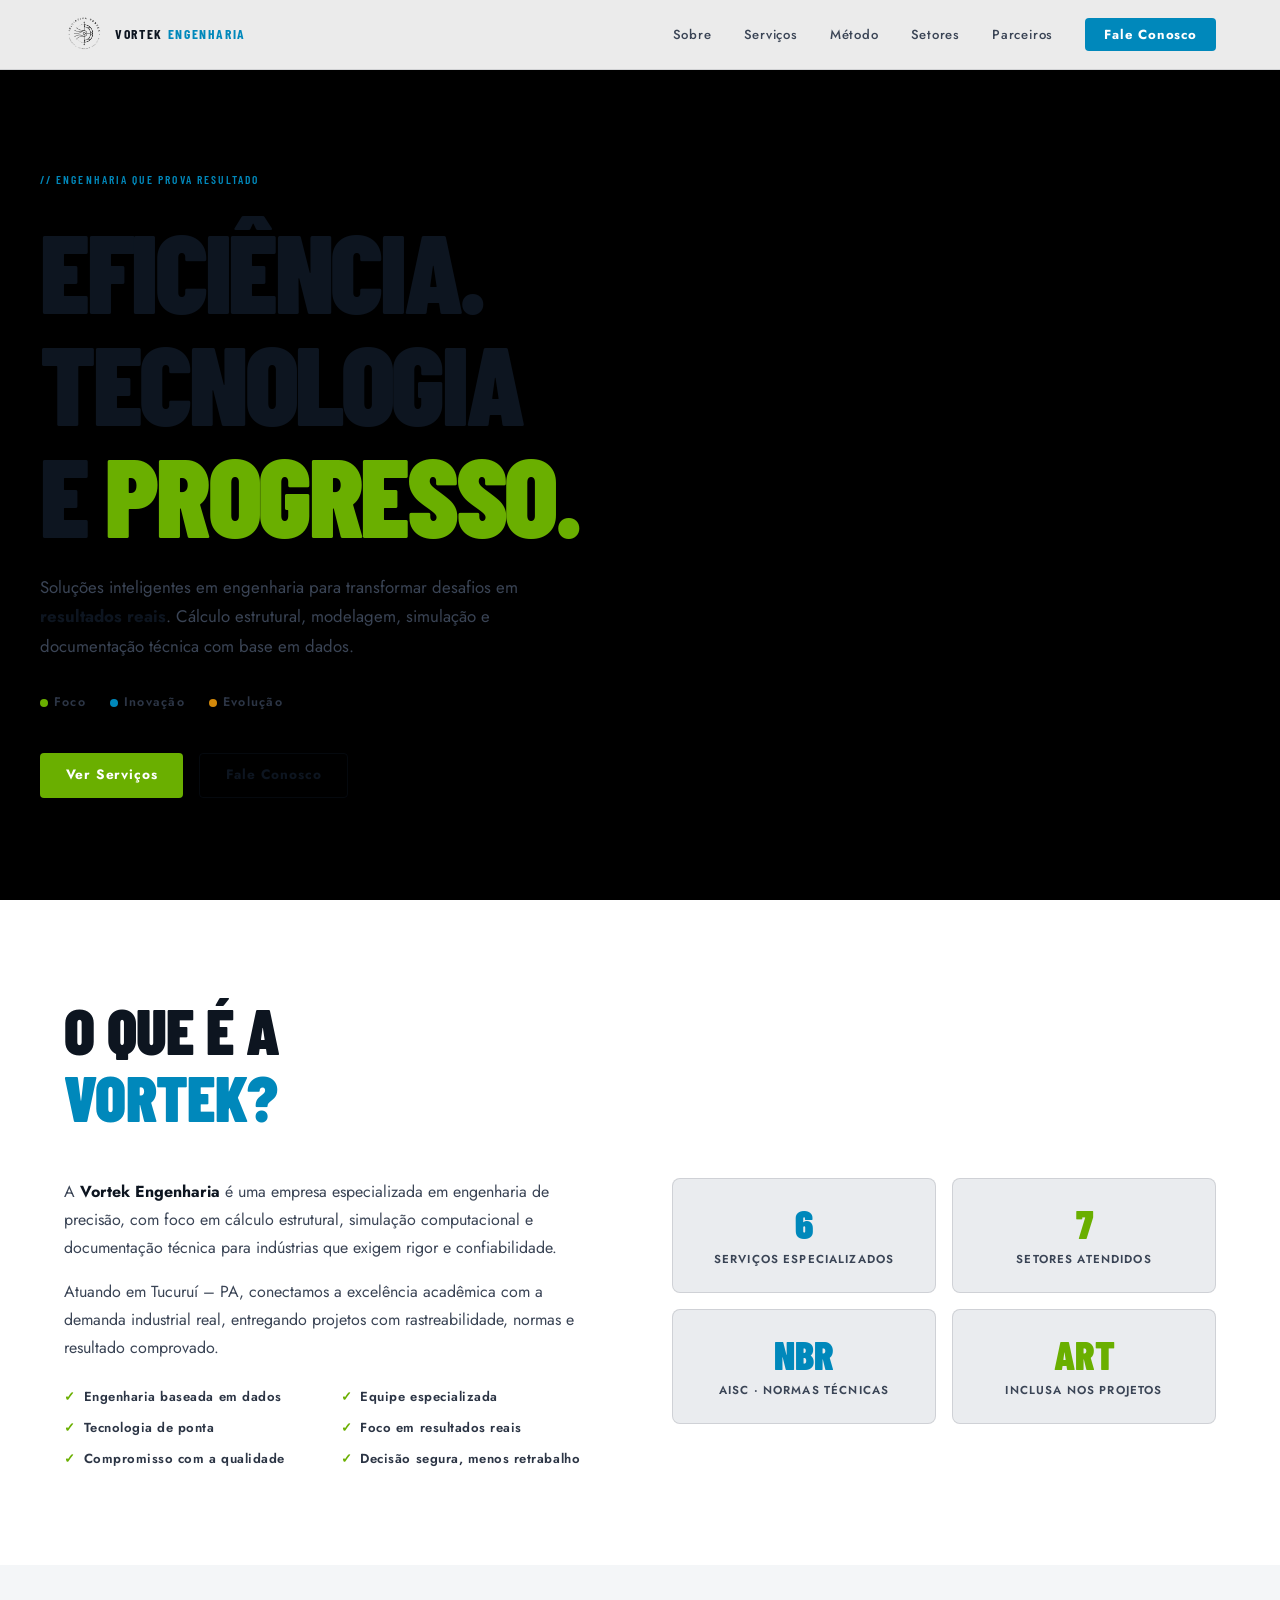
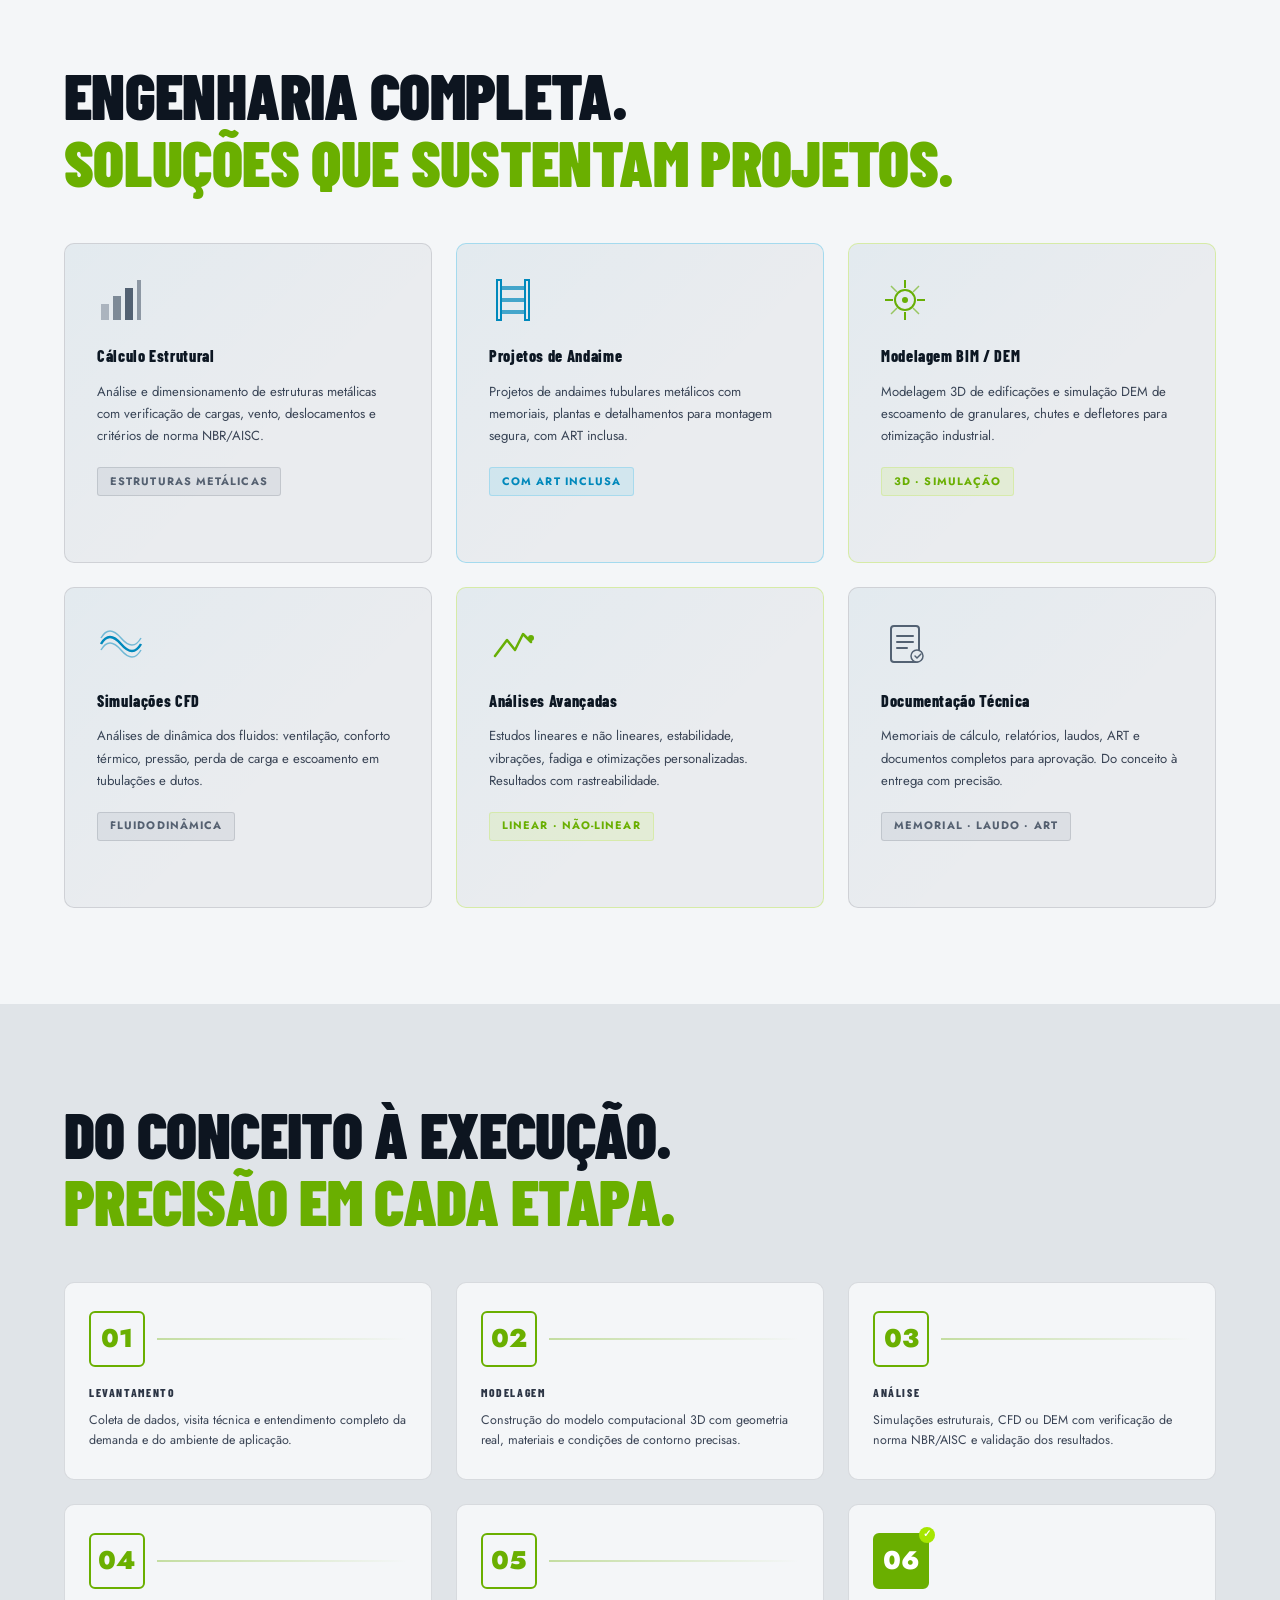
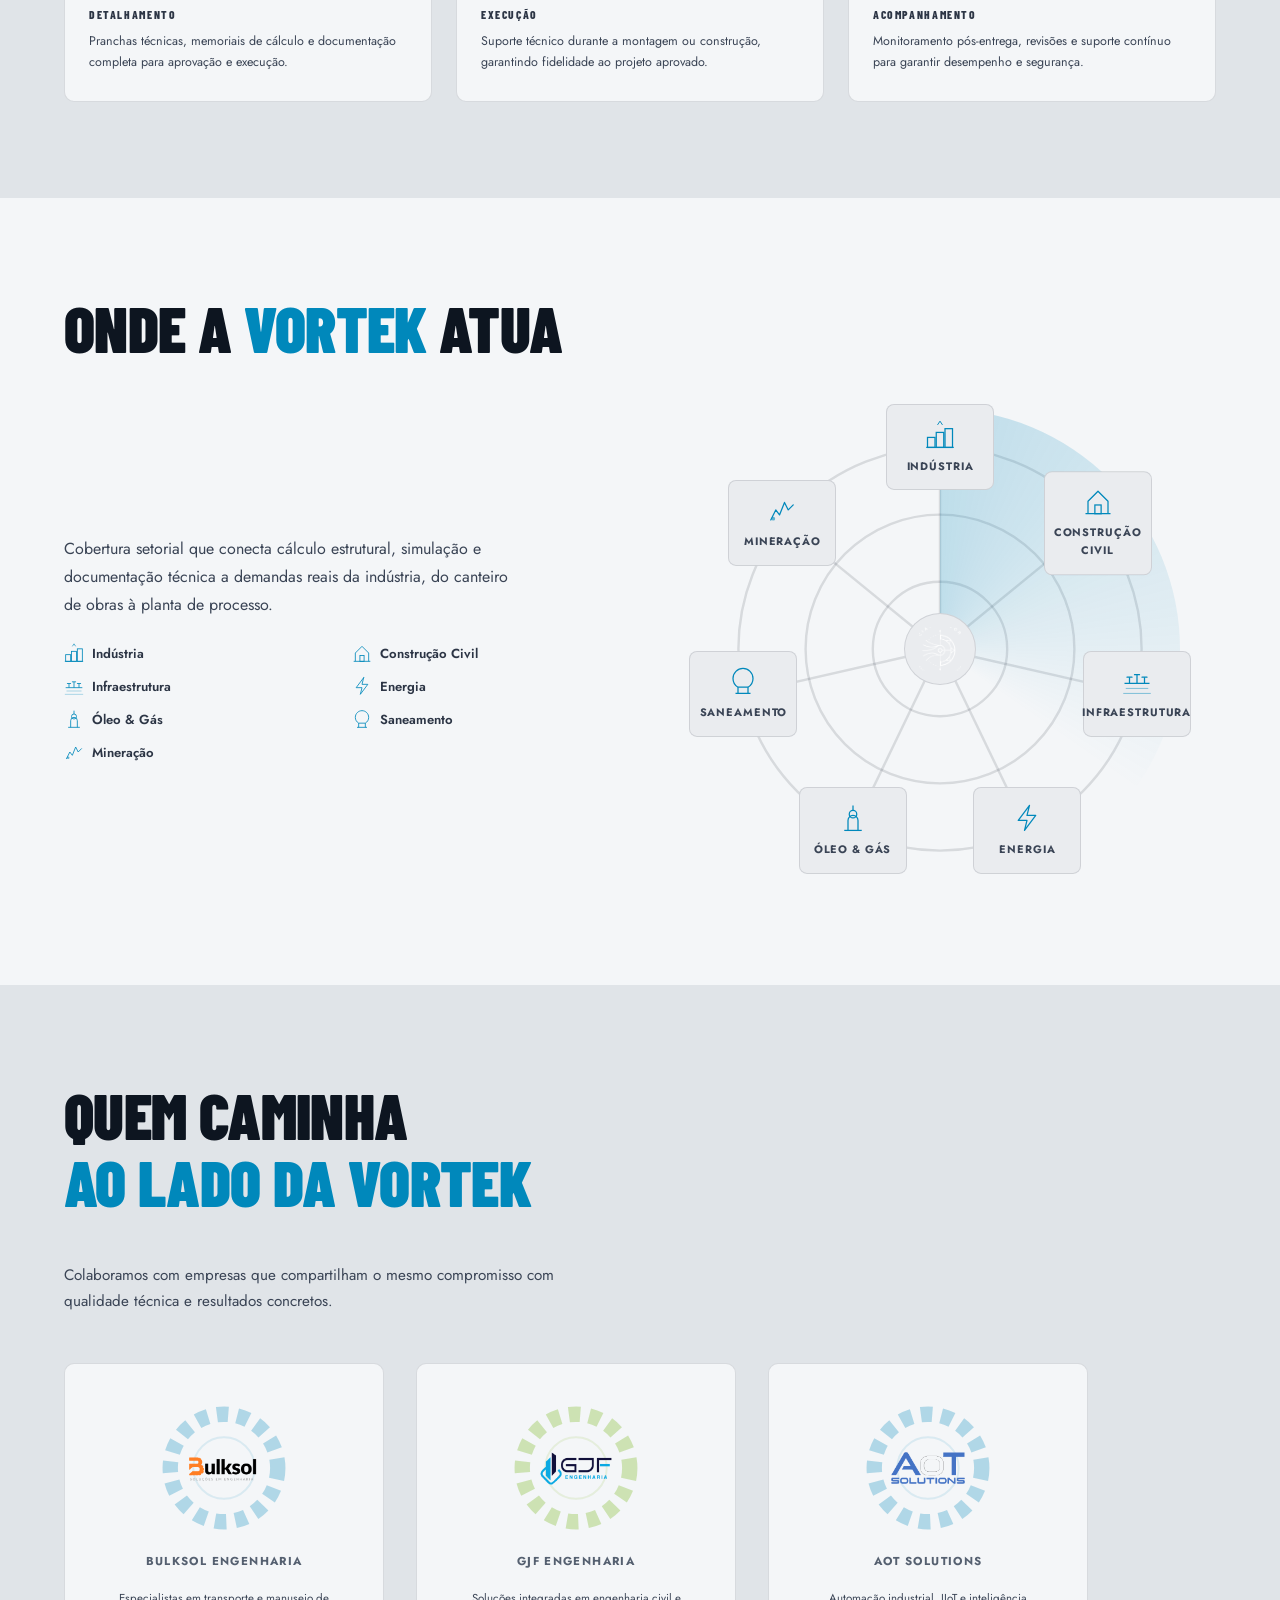
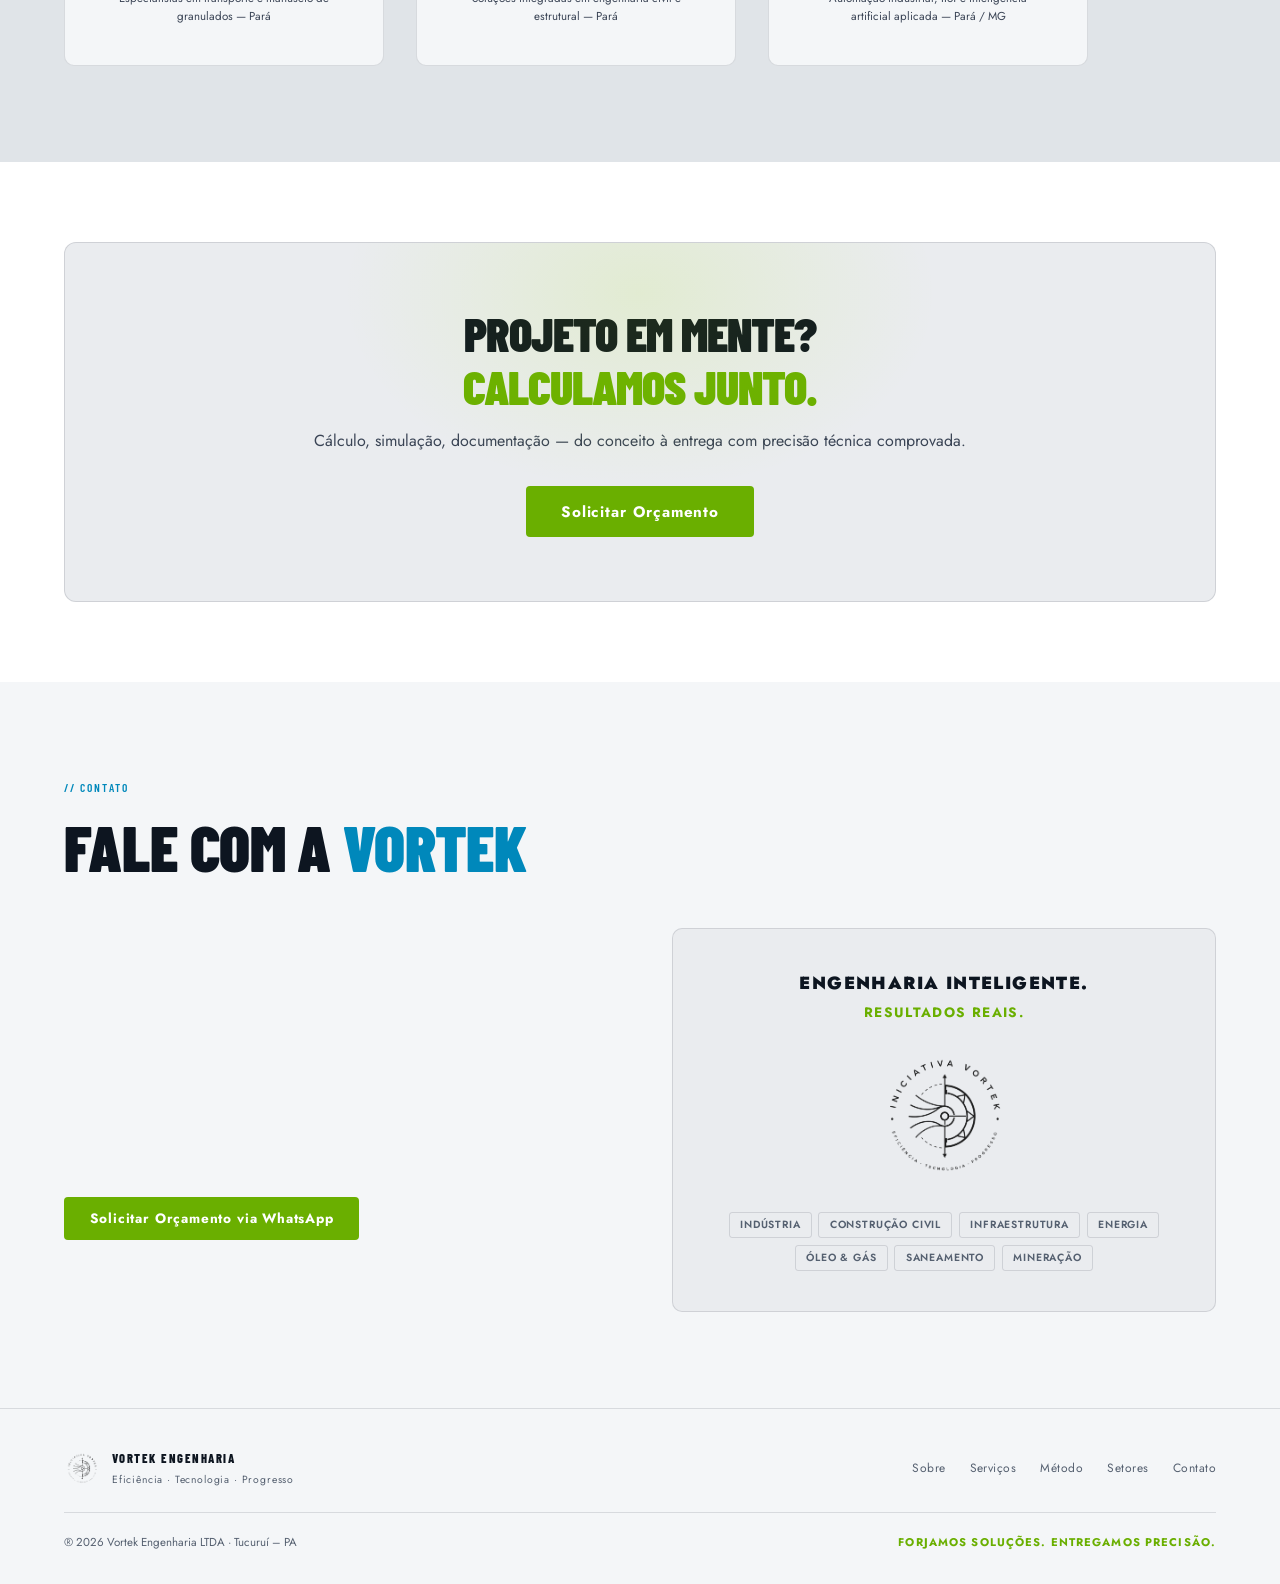
==== commit 0b4b418f: "feat: cards de serviços com morph card-para-dialog via View Transitions API Overdrive na seção de se" ====
--- a/index.html
+++ b/index.html
@@ -143,62 +143,80 @@
       <h2>ENGENHARIA COMPLETA.<br /><span class="accent-lime">SOLUÇÕES QUE SUSTENTAM PROJETOS.</span></h2>
       <div class="servicos-grid">
 
-        <div class="servico-card">
+        <div class="servico-card" data-idx="0" tabindex="0" role="button" aria-haspopup="dialog">
           <div class="servico-icon">
             <svg viewBox="0 0 48 48" fill="none"><rect x="4" y="28" width="8" height="16" fill="currentColor" opacity=".4"/><rect x="16" y="20" width="8" height="24" fill="currentColor" opacity=".7"/><rect x="28" y="12" width="8" height="32" fill="currentColor"/><rect x="40" y="4" width="4" height="40" fill="currentColor" opacity=".6"/></svg>
           </div>
           <h3>Cálculo Estrutural</h3>
           <p>Análise e dimensionamento de estruturas metálicas com verificação de cargas, vento, deslocamentos e critérios de norma NBR/AISC.</p>
           <div class="servico-tag">Estruturas Metálicas</div>
-        </div>
-
-        <div class="servico-card accent-border-cyan">
+          <div class="servico-more">Ver detalhes <span class="arrow">→</span></div>
+        </div>
+
+        <div class="servico-card accent-border-cyan" data-idx="1" tabindex="0" role="button" aria-haspopup="dialog">
           <div class="servico-icon icon-cyan">
             <svg viewBox="0 0 48 48" fill="none"><rect x="8" y="4" width="4" height="40" stroke="currentColor" stroke-width="2"/><rect x="36" y="4" width="4" height="40" stroke="currentColor" stroke-width="2"/><rect x="12" y="10" width="24" height="4" fill="currentColor" opacity=".7"/><rect x="12" y="22" width="24" height="4" fill="currentColor" opacity=".7"/><rect x="12" y="34" width="24" height="4" fill="currentColor" opacity=".7"/></svg>
           </div>
           <h3>Projetos de Andaime</h3>
           <p>Projetos de andaimes tubulares metálicos com memoriais, plantas e detalhamentos para montagem segura, com ART inclusa.</p>
           <div class="servico-tag tag-cyan">Com ART Inclusa</div>
-        </div>
-
-        <div class="servico-card accent-border-lime">
+          <div class="servico-more">Ver detalhes <span class="arrow">→</span></div>
+        </div>
+
+        <div class="servico-card accent-border-lime" data-idx="2" tabindex="0" role="button" aria-haspopup="dialog">
           <div class="servico-icon icon-lime">
             <svg viewBox="0 0 48 48" fill="none"><circle cx="24" cy="24" r="10" stroke="currentColor" stroke-width="2"/><circle cx="24" cy="24" r="3" fill="currentColor"/><path d="M24 4v8M24 36v8M4 24h8M36 24h8" stroke="currentColor" stroke-width="2"/><path d="M10 10l6 6M32 32l6 6M10 38l6-6M32 16l6-6" stroke="currentColor" stroke-width="1.5" opacity=".6"/></svg>
           </div>
           <h3>Modelagem BIM / DEM</h3>
           <p>Modelagem 3D de edificações e simulação DEM de escoamento de granulares, chutes e defletores para otimização industrial.</p>
           <div class="servico-tag tag-lime">3D · Simulação</div>
-        </div>
-
-        <div class="servico-card">
+          <div class="servico-more">Ver detalhes <span class="arrow">→</span></div>
+        </div>
+
+        <div class="servico-card" data-idx="3" tabindex="0" role="button" aria-haspopup="dialog">
           <div class="servico-icon icon-cyan">
             <svg viewBox="0 0 48 48" fill="none"><path d="M4 24 Q12 10 24 24 Q36 38 44 24" stroke="currentColor" stroke-width="2.5" fill="none"/><path d="M4 18 Q12 4 24 18 Q36 32 44 18" stroke="currentColor" stroke-width="1.5" fill="none" opacity=".5"/><path d="M4 30 Q12 16 24 30 Q36 44 44 30" stroke="currentColor" stroke-width="1.5" fill="none" opacity=".5"/></svg>
           </div>
           <h3>Simulações CFD</h3>
           <p>Análises de dinâmica dos fluidos: ventilação, conforto térmico, pressão, perda de carga e escoamento em tubulações e dutos.</p>
           <div class="servico-tag">Fluidodinâmica</div>
-        </div>
-
-        <div class="servico-card accent-border-lime">
+          <div class="servico-more">Ver detalhes <span class="arrow">→</span></div>
+        </div>
+
+        <div class="servico-card accent-border-lime" data-idx="4" tabindex="0" role="button" aria-haspopup="dialog">
           <div class="servico-icon icon-lime">
             <svg viewBox="0 0 48 48" fill="none"><path d="M6 36L18 20l8 10 8-16 8 8" stroke="currentColor" stroke-width="2.5" stroke-linecap="round" stroke-linejoin="round" fill="none"/><circle cx="42" cy="18" r="3" fill="currentColor"/></svg>
           </div>
           <h3>Análises Avançadas</h3>
           <p>Estudos lineares e não lineares, estabilidade, vibrações, fadiga e otimizações personalizadas. Resultados com rastreabilidade.</p>
           <div class="servico-tag tag-lime">Linear · Não-linear</div>
-        </div>
-
-        <div class="servico-card">
+          <div class="servico-more">Ver detalhes <span class="arrow">→</span></div>
+        </div>
+
+        <div class="servico-card" data-idx="5" tabindex="0" role="button" aria-haspopup="dialog">
           <div class="servico-icon">
             <svg viewBox="0 0 48 48" fill="none"><rect x="10" y="6" width="28" height="36" rx="3" stroke="currentColor" stroke-width="2"/><path d="M16 16h16M16 22h16M16 28h10" stroke="currentColor" stroke-width="2" stroke-linecap="round"/><circle cx="36" cy="36" r="6" fill="var(--carbon-2)" stroke="currentColor" stroke-width="1.5"/><path d="M34 36l2 2 4-4" stroke="currentColor" stroke-width="1.5" stroke-linecap="round"/></svg>
           </div>
           <h3>Documentação Técnica</h3>
           <p>Memoriais de cálculo, relatórios, laudos, ART e documentos completos para aprovação. Do conceito à entrega com precisão.</p>
           <div class="servico-tag">Memorial · Laudo · ART</div>
-        </div>
-
-      </div>
-    </div>
+          <div class="servico-more">Ver detalhes <span class="arrow">→</span></div>
+        </div>
+
+      </div>
+    </div>
+
+    <dialog id="servicoDialog" class="servico-dialog">
+      <div class="servico-dialog-panel">
+        <button type="button" class="dialog-close" data-close aria-label="Fechar detalhes">&times;</button>
+        <div class="dialog-icon"></div>
+        <h3 class="dialog-title"></h3>
+        <p class="dialog-desc"></p>
+        <ul class="dialog-specs"></ul>
+        <div class="dialog-tag"></div>
+        <a href="#contato" class="btn btn-primary dialog-cta" data-close>Solicitar orçamento</a>
+      </div>
+    </dialog>
   </section>
 
   <!-- MÉTODO -->
--- a/assets/style.css
+++ b/assets/style.css
@@ -486,6 +486,114 @@
 .tag-cyan { background: rgba(0,174,235,.1); color: var(--cyan); border-color: rgba(0,174,235,.2); }
 .tag-lime { background: rgba(166,230,0,.1); color: var(--lime); border-color: rgba(166,230,0,.2); }
 
+.servico-card { cursor: pointer; }
+.servico-card:focus-visible { outline: 2px solid var(--cyan); outline-offset: 3px; }
+.servico-more {
+  display: flex;
+  align-items: center;
+  gap: .4rem;
+  margin-top: 1rem;
+  font-size: .72rem;
+  font-weight: 700;
+  letter-spacing: .06em;
+  text-transform: uppercase;
+  color: var(--cyan);
+  opacity: 0;
+  transform: translateX(-4px);
+  transition: opacity .25s var(--ease-out-quart), transform .25s var(--ease-out-quart);
+}
+.servico-card:hover .servico-more,
+.servico-card:focus-visible .servico-more { opacity: 1; transform: translateX(0); }
+.servico-more .arrow { transition: transform .25s var(--ease-out-quart); }
+.servico-card:hover .servico-more .arrow { transform: translateX(3px); }
+
+/* ===== SERVIÇO — dialog morph (overdrive) ===== */
+.servico-dialog {
+  border: none;
+  padding: 0;
+  background: transparent;
+  max-width: min(92vw, 560px);
+  width: 100%;
+  margin: auto;
+  overflow: visible;
+}
+.servico-dialog::backdrop {
+  background: rgba(13,21,32,.5);
+  backdrop-filter: blur(3px);
+}
+@starting-style {
+  .servico-dialog[open] { opacity: 0; }
+  .servico-dialog[open]::backdrop { background: rgba(13,21,32,0); }
+}
+.servico-dialog[open] {
+  opacity: 1;
+  transition: opacity .28s var(--ease-out-quart), overlay .28s allow-discrete, display .28s allow-discrete;
+}
+.servico-dialog[open]::backdrop {
+  transition: background .28s var(--ease-out-quart);
+}
+.servico-dialog-panel {
+  background: var(--carbon-2);
+  border: 1px solid var(--line);
+  border-radius: 14px;
+  padding: 2.5rem;
+  position: relative;
+  view-transition-name: none;
+}
+.servico-dialog-panel.panel-cyan { border-color: rgba(0,174,235,.35); }
+.servico-dialog-panel.panel-lime { border-color: rgba(166,230,0,.35); }
+.dialog-close {
+  position: absolute;
+  top: 1rem; right: 1rem;
+  width: 32px; height: 32px;
+  border: 1px solid var(--line);
+  border-radius: 50%;
+  background: var(--carbon);
+  color: var(--muted);
+  font-size: 1.1rem;
+  line-height: 1;
+  cursor: pointer;
+  transition: color .2s, border-color .2s, transform .2s var(--ease-out-quart);
+}
+.dialog-close:hover { color: var(--white); border-color: var(--cyan); transform: rotate(90deg); }
+.dialog-icon { width: 48px; height: 48px; margin-bottom: 1.2rem; color: var(--steel); }
+.dialog-icon svg { width: 100%; height: 100%; }
+.panel-cyan .dialog-icon { color: var(--cyan); }
+.panel-lime .dialog-icon { color: var(--lime); }
+.dialog-title { font-size: 1.4rem; font-weight: 800; letter-spacing: .02em; margin-bottom: .9rem; }
+.dialog-desc { font-size: .92rem; color: var(--muted); line-height: 1.75; margin-bottom: 1.5rem; }
+.dialog-specs { list-style: none; margin-bottom: 1.5rem; display: flex; flex-direction: column; gap: .55rem; }
+.dialog-specs li {
+  font-size: .82rem;
+  color: var(--aluminum);
+  padding-left: 1.1rem;
+  position: relative;
+}
+.dialog-specs li::before {
+  content: '';
+  position: absolute;
+  left: 0; top: .45em;
+  width: 6px; height: 6px;
+  background: var(--cyan);
+  border-radius: 1px;
+}
+.panel-lime .dialog-specs li::before { background: var(--lime); }
+.dialog-tag { margin-bottom: 1.75rem; }
+.dialog-cta { width: 100%; text-align: center; justify-content: center; }
+@media (max-width: 640px) {
+  .servico-dialog-panel { padding: 1.75rem; }
+}
+
+/* View Transitions — card-to-dialog morph */
+@media (prefers-reduced-motion: no-preference) {
+  ::view-transition-group(servico-morph) { animation-duration: .45s; animation-timing-function: var(--ease-out-quart); }
+  ::view-transition-old(servico-morph),
+  ::view-transition-new(servico-morph) { animation-duration: .32s; }
+}
+@media (prefers-reduced-motion: reduce) {
+  ::view-transition-group(*), ::view-transition-old(*), ::view-transition-new(*) { animation: none !important; }
+}
+
 /* ===== MÉTODO ===== */
 #metodo { background: var(--graphite); }
 .metodo-grid {
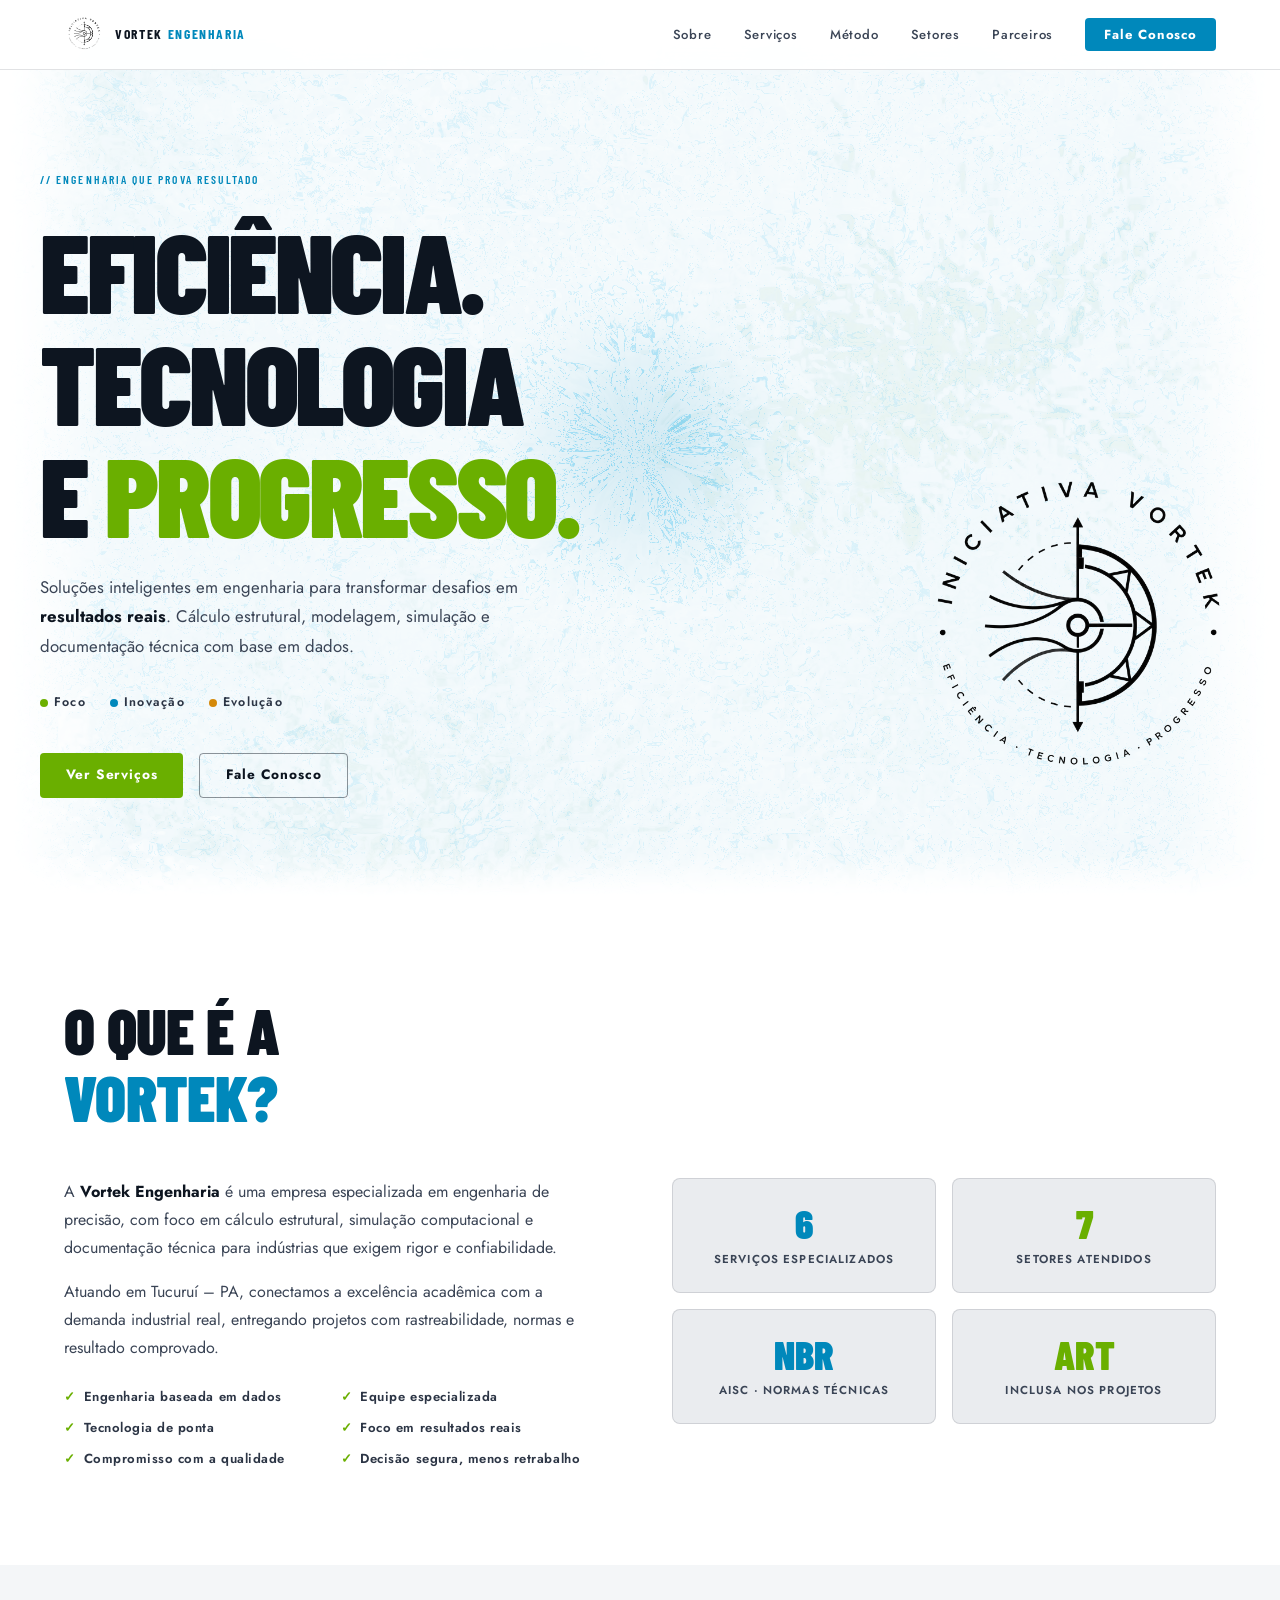
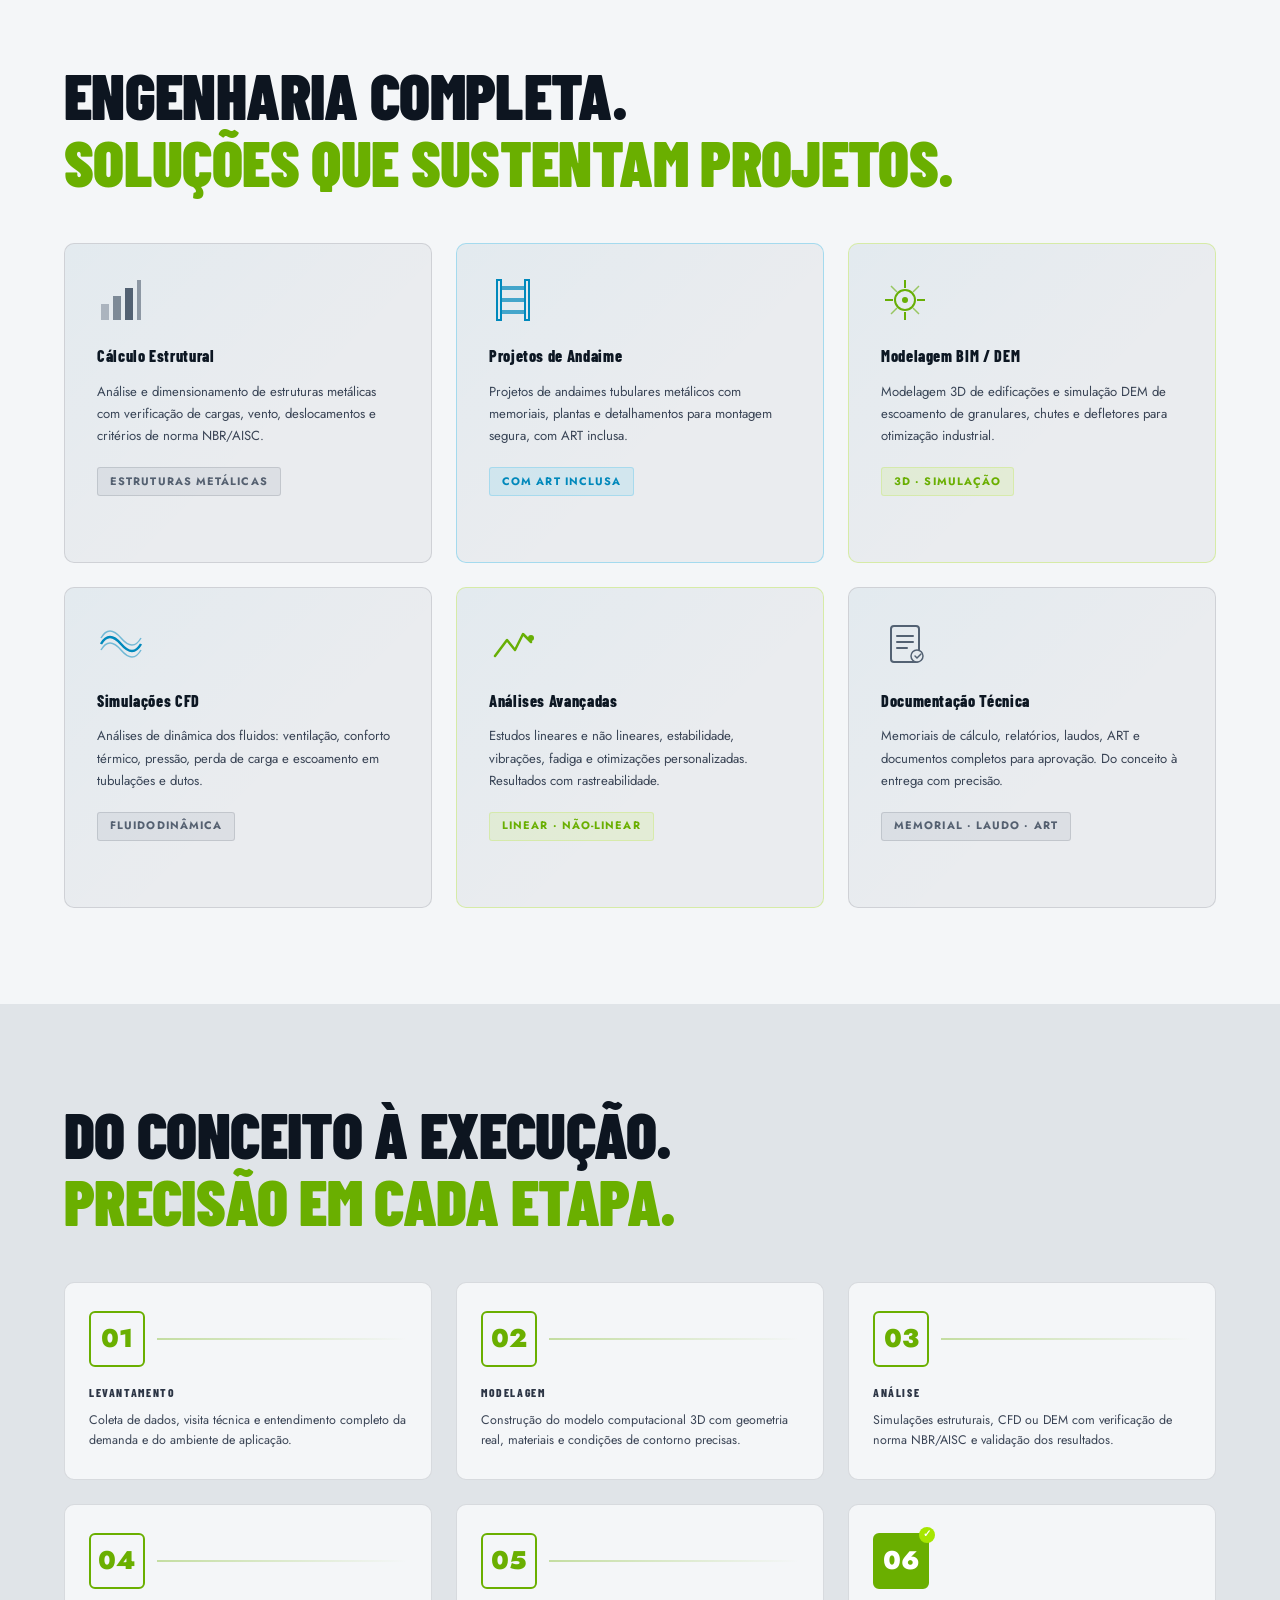
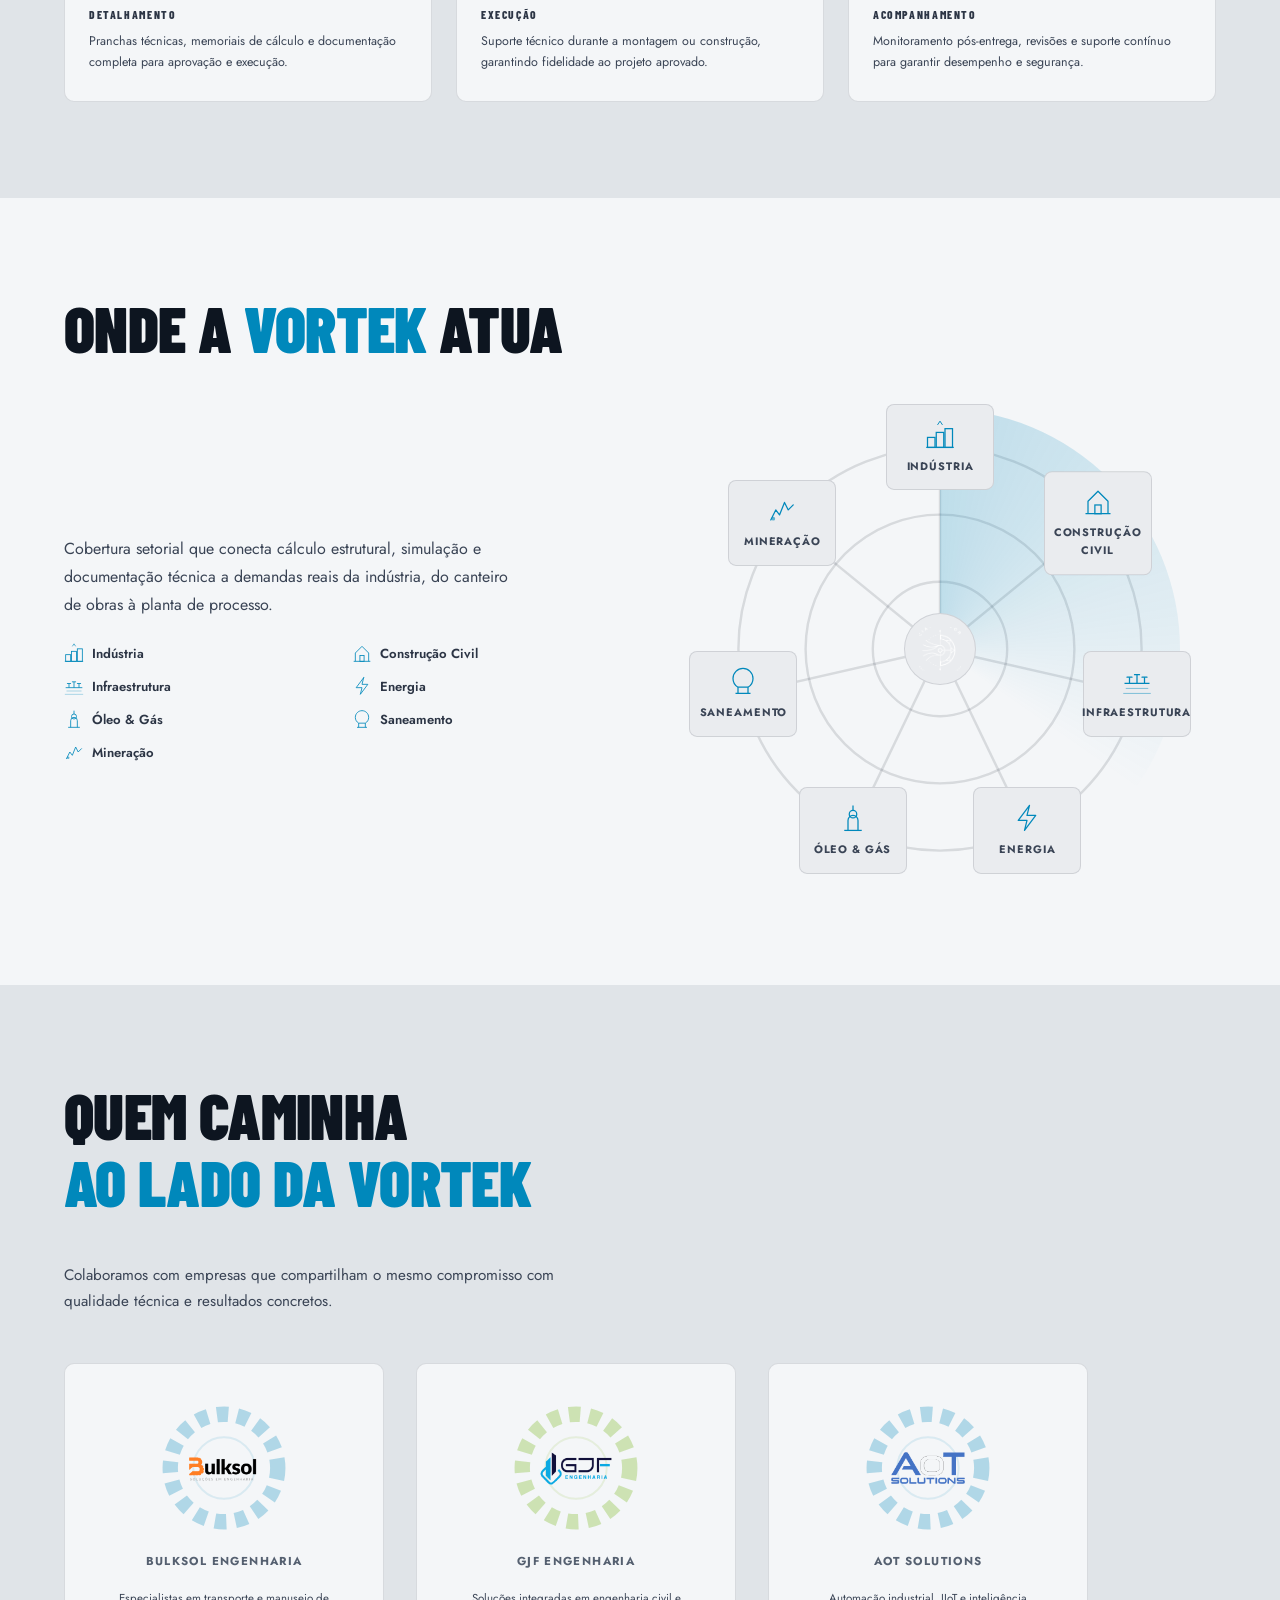
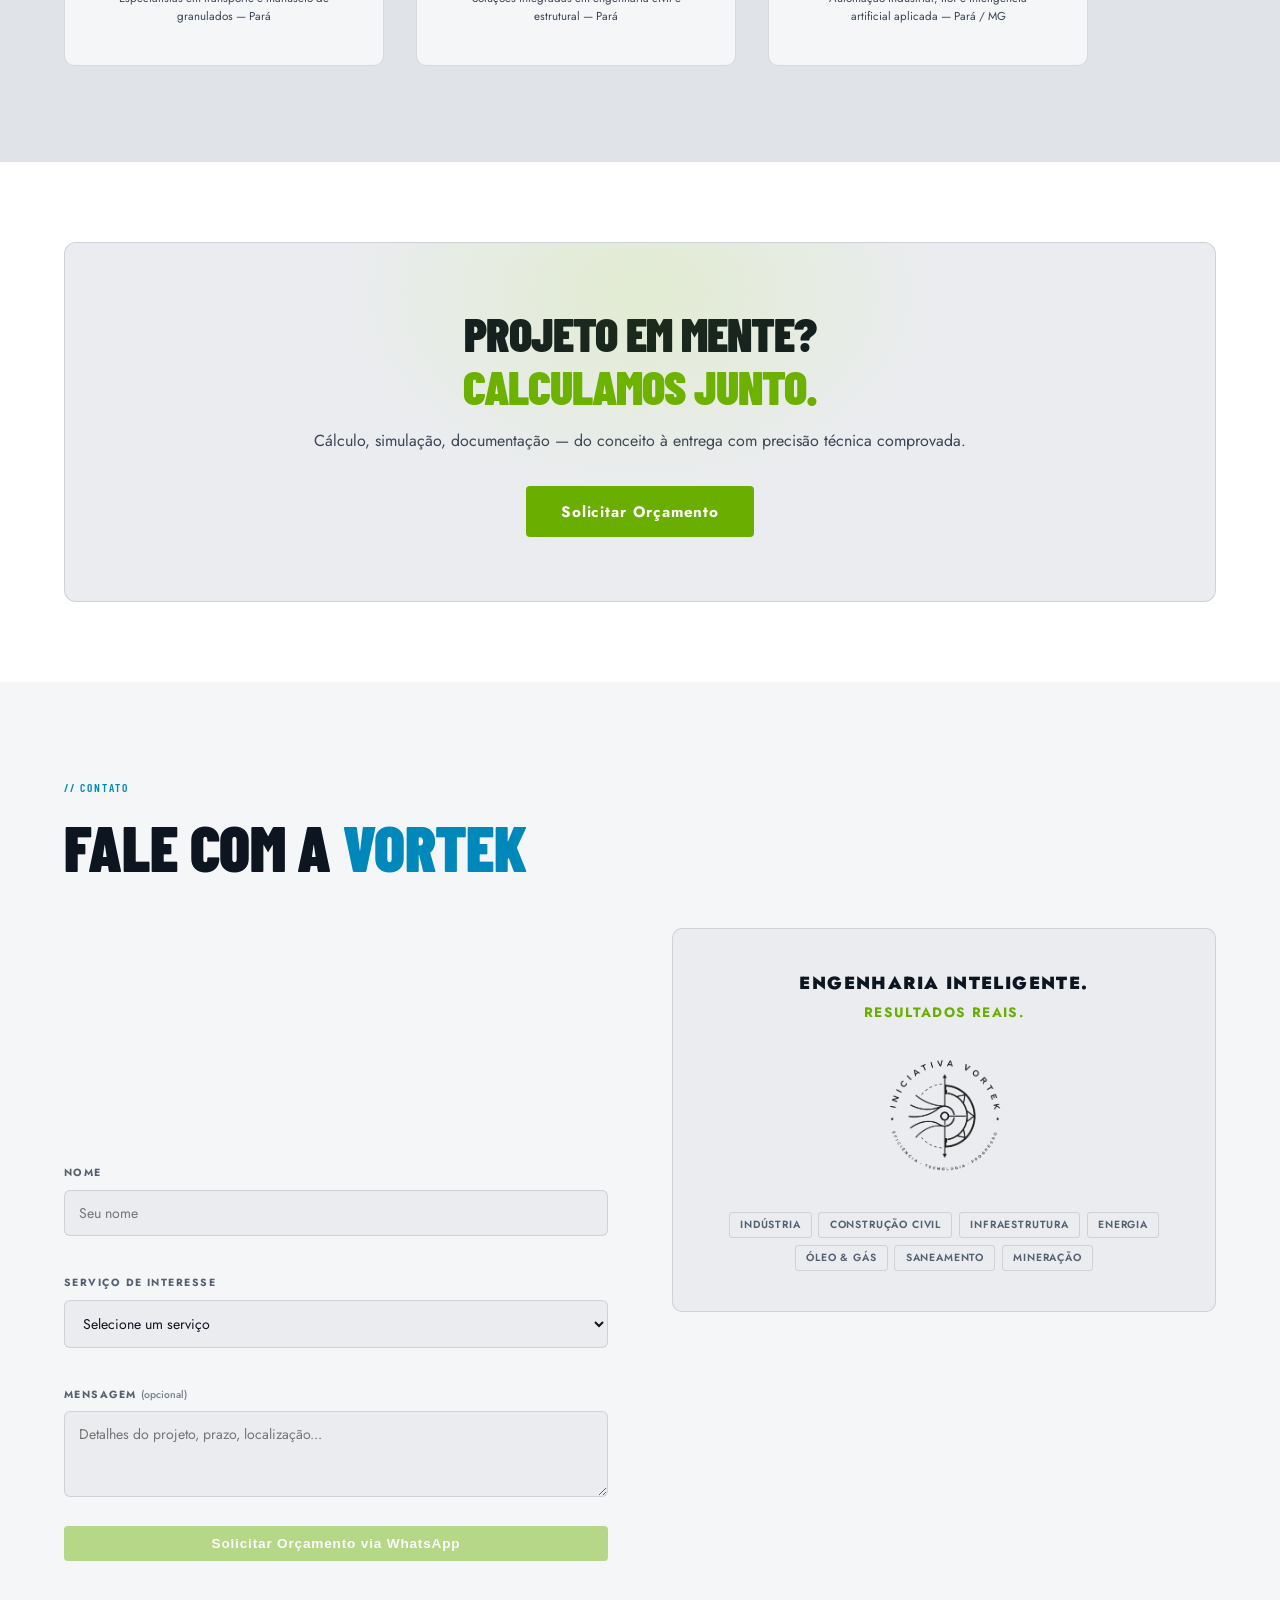
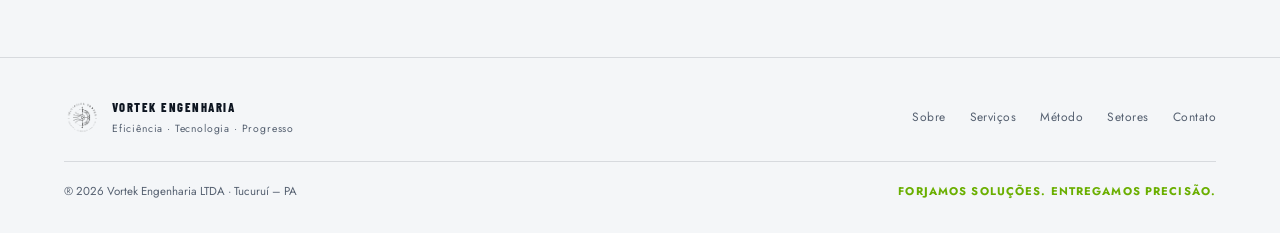
==== commit 31a3be84: "feat: formulário de contato com validação em tempo real (overdrive) Substitui o botão único de Whats" ====
--- a/index.html
+++ b/index.html
@@ -458,9 +458,34 @@
               <span>Tucuruí – PA, Brasil</span>
             </div>
           </div>
-          <a href="https://wa.me/5594992745775?text=Olá!%20Gostaria%20de%20solicitar%20um%20orçamento%20da%20Vortek%20Engenharia." target="_blank" rel="noopener noreferrer" class="btn btn-primary" style="margin-top:2rem">
-            Solicitar Orçamento via WhatsApp
-          </a>
+          <form id="contatoForm" class="contato-form" novalidate>
+            <div class="form-field">
+              <label for="ctNome">Nome</label>
+              <input type="text" id="ctNome" name="nome" autocomplete="name" placeholder="Seu nome" required minlength="2" />
+              <span class="field-msg"></span>
+            </div>
+            <div class="form-field">
+              <label for="ctServico">Serviço de interesse</label>
+              <select id="ctServico" name="servico" required>
+                <option value="" disabled selected>Selecione um serviço</option>
+                <option>Cálculo Estrutural</option>
+                <option>Projetos de Andaime</option>
+                <option>Modelagem BIM / DEM</option>
+                <option>Simulações CFD</option>
+                <option>Análises Avançadas</option>
+                <option>Documentação Técnica</option>
+                <option>Outro</option>
+              </select>
+              <span class="field-msg"></span>
+            </div>
+            <div class="form-field">
+              <label for="ctMsg">Mensagem <span class="field-optional">(opcional)</span></label>
+              <textarea id="ctMsg" name="mensagem" rows="3" placeholder="Detalhes do projeto, prazo, localização..."></textarea>
+            </div>
+            <button type="submit" class="btn btn-primary form-submit" disabled>
+              <span class="submit-label">Solicitar Orçamento via WhatsApp</span>
+            </button>
+          </form>
         </div>
         <div class="contato-card">
           <div class="contato-card-title">ENGENHARIA INTELIGENTE.</div>
--- a/assets/style.css
+++ b/assets/style.css
@@ -932,6 +932,90 @@
 }
 .contato-item a:hover { color: var(--cyan); }
 .contato-sep { color: var(--steel); }
+.contato-form { margin-top: 1.5rem; }
+.form-field { margin-bottom: 1.3rem; position: relative; }
+.form-field label {
+  display: block;
+  font-size: .65rem;
+  font-weight: 700;
+  letter-spacing: .14em;
+  text-transform: uppercase;
+  color: var(--steel);
+  margin-bottom: .5rem;
+}
+.field-optional { text-transform: none; letter-spacing: 0; font-weight: 500; color: var(--steel); opacity: .8; }
+.form-field input,
+.form-field select,
+.form-field textarea {
+  width: 100%;
+  background: var(--carbon-2);
+  border: 1px solid var(--line);
+  border-radius: 6px;
+  padding: .75rem .9rem;
+  font-family: inherit;
+  font-size: .88rem;
+  color: var(--white);
+  transition: border-color .2s var(--ease-out-quart), box-shadow .2s var(--ease-out-quart);
+}
+.form-field textarea { resize: vertical; min-height: 4.5rem; }
+.form-field input:focus,
+.form-field select:focus,
+.form-field textarea:focus {
+  outline: none;
+  border-color: var(--cyan);
+  box-shadow: 0 0 0 3px rgba(0,136,187,.14);
+}
+.form-field.is-valid input,
+.form-field.is-valid select {
+  border-color: var(--lime);
+  box-shadow: 0 0 0 3px rgba(106,175,0,.1);
+}
+.form-field.is-invalid input,
+.form-field.is-invalid select {
+  border-color: #C0392B;
+  box-shadow: 0 0 0 3px rgba(192,57,43,.1);
+}
+.field-msg {
+  display: block;
+  font-size: .72rem;
+  min-height: 1.1em;
+  margin-top: .35rem;
+  color: #C0392B;
+  opacity: 0;
+  transform: translateY(-3px);
+  transition: opacity .2s var(--ease-out-quart), transform .2s var(--ease-out-quart);
+}
+.form-field.is-invalid .field-msg { opacity: 1; transform: translateY(0); }
+.form-field.is-valid .field-msg { opacity: 0; }
+.form-submit {
+  width: 100%;
+  justify-content: center;
+  position: relative;
+  opacity: .45;
+  cursor: not-allowed;
+  transition: opacity .25s var(--ease-out-quart), transform .2s var(--ease-out-quart), background .2s;
+}
+.form-submit:not(:disabled) {
+  opacity: 1;
+  cursor: pointer;
+}
+.form-submit.is-sending .submit-label { visibility: hidden; }
+.form-submit.is-sending::after {
+  content: '';
+  position: absolute;
+  left: 50%; top: 50%;
+  width: 18px; height: 18px;
+  margin: -9px 0 0 -9px;
+  border: 2px solid rgba(255,255,255,.4);
+  border-top-color: #fff;
+  border-radius: 50%;
+  animation: submitSpin .6s linear infinite;
+}
+@keyframes submitSpin { to { transform: rotate(360deg); } }
+@media (prefers-reduced-motion: reduce) {
+  .form-submit.is-sending::after { animation: none; }
+}
+
 .contato-card {
   background: var(--carbon-2);
   border: 1px solid var(--line);
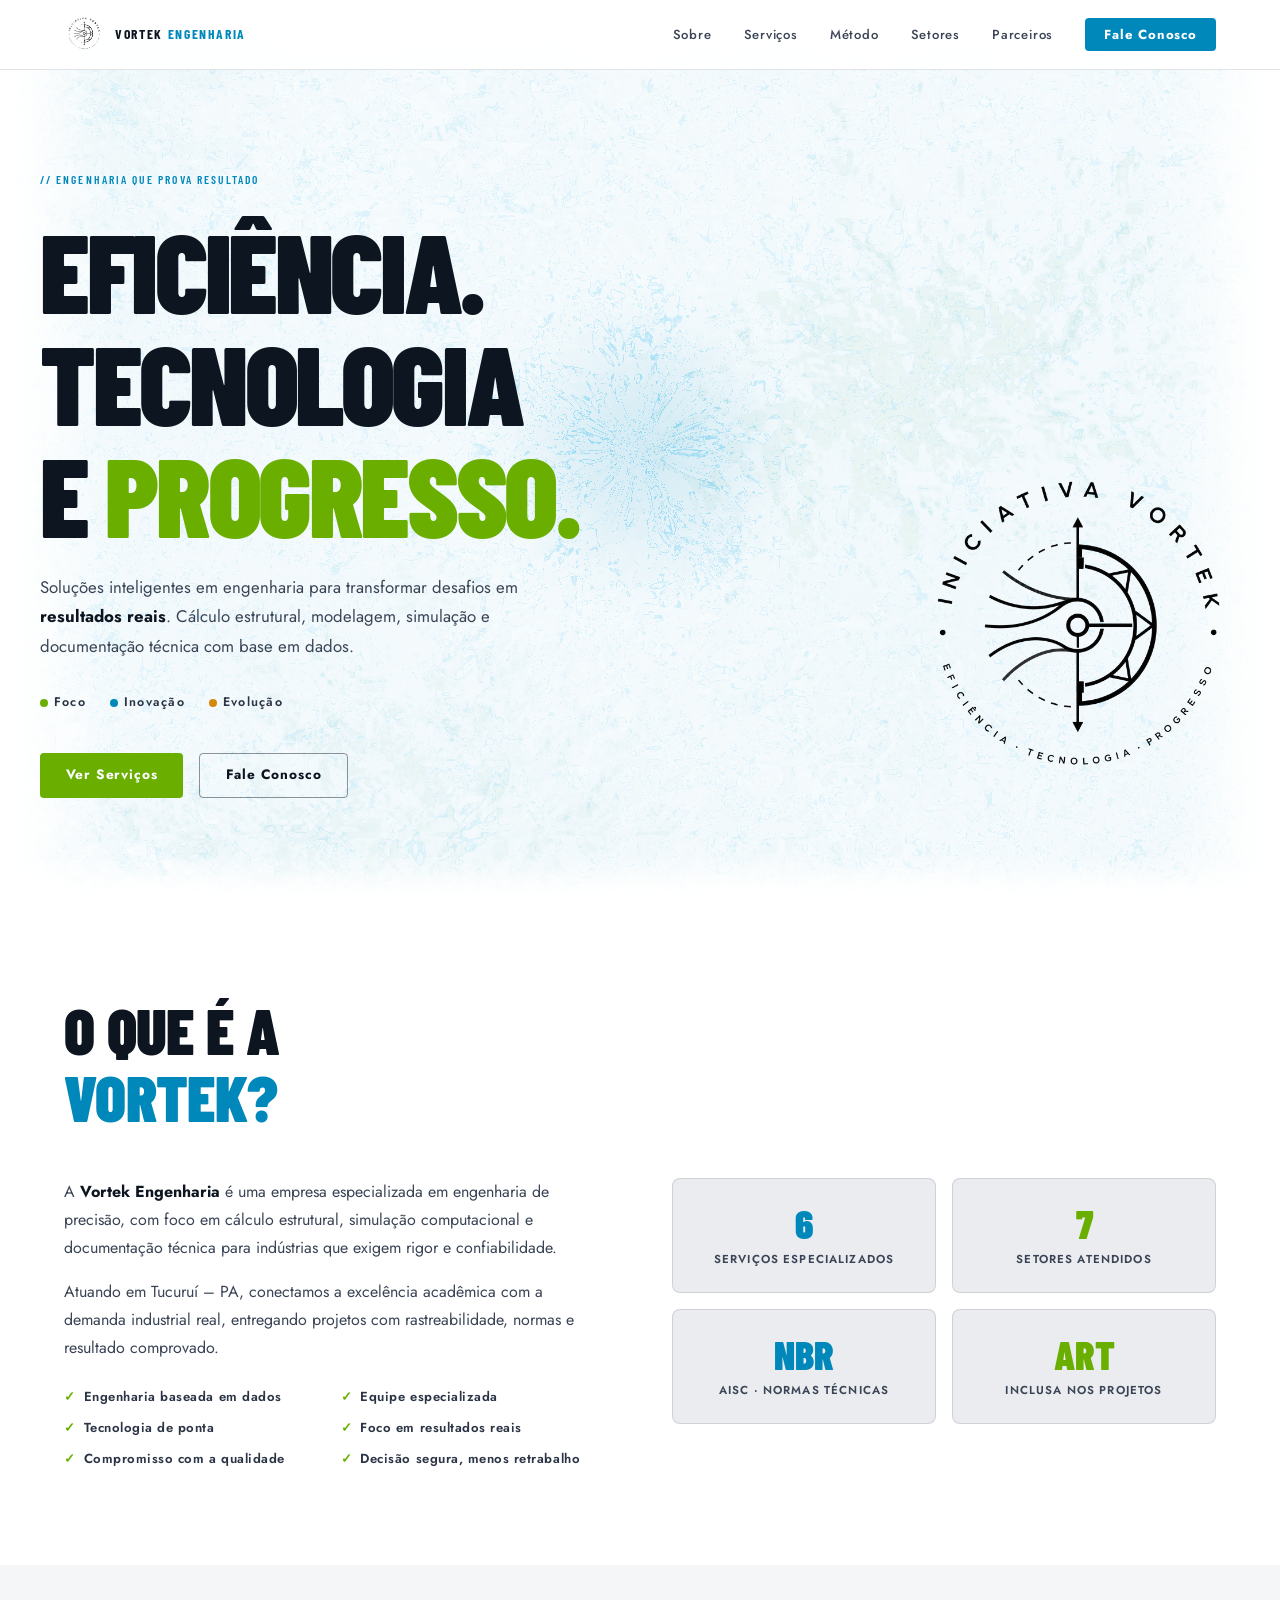
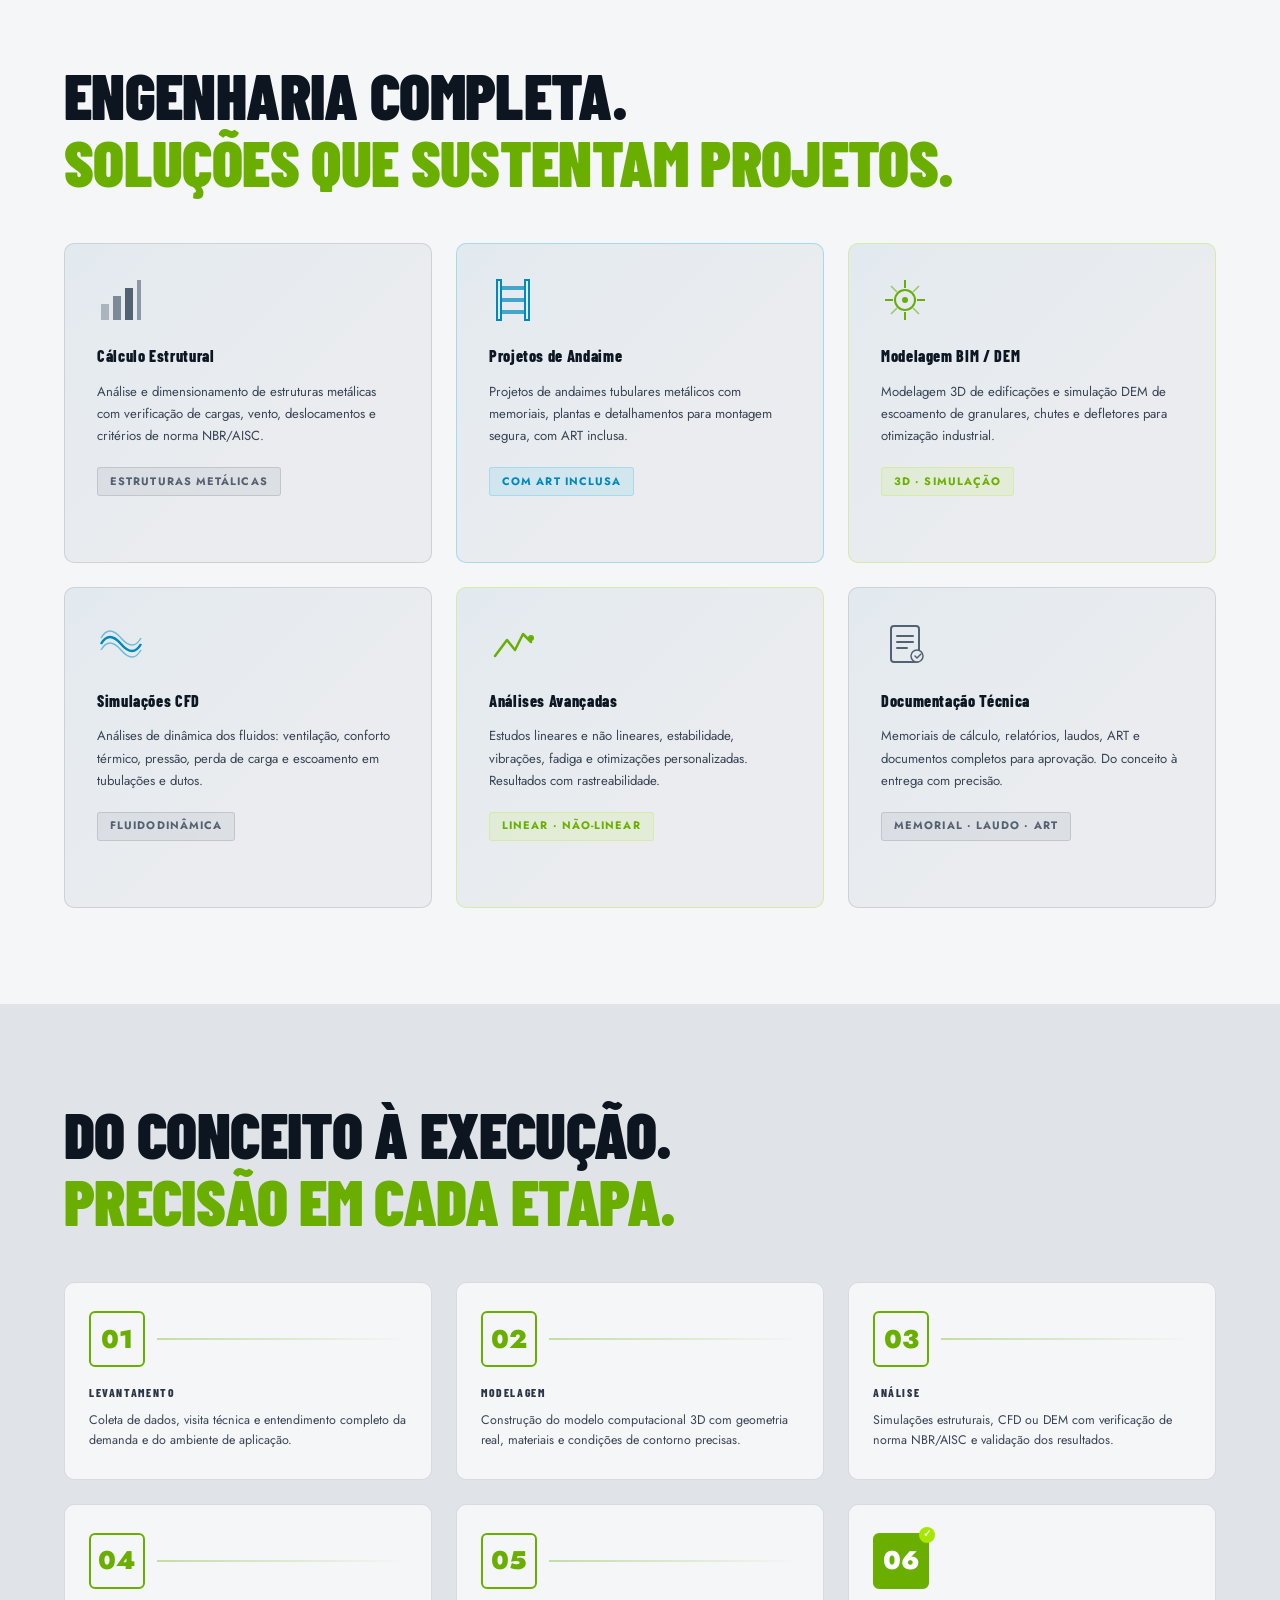
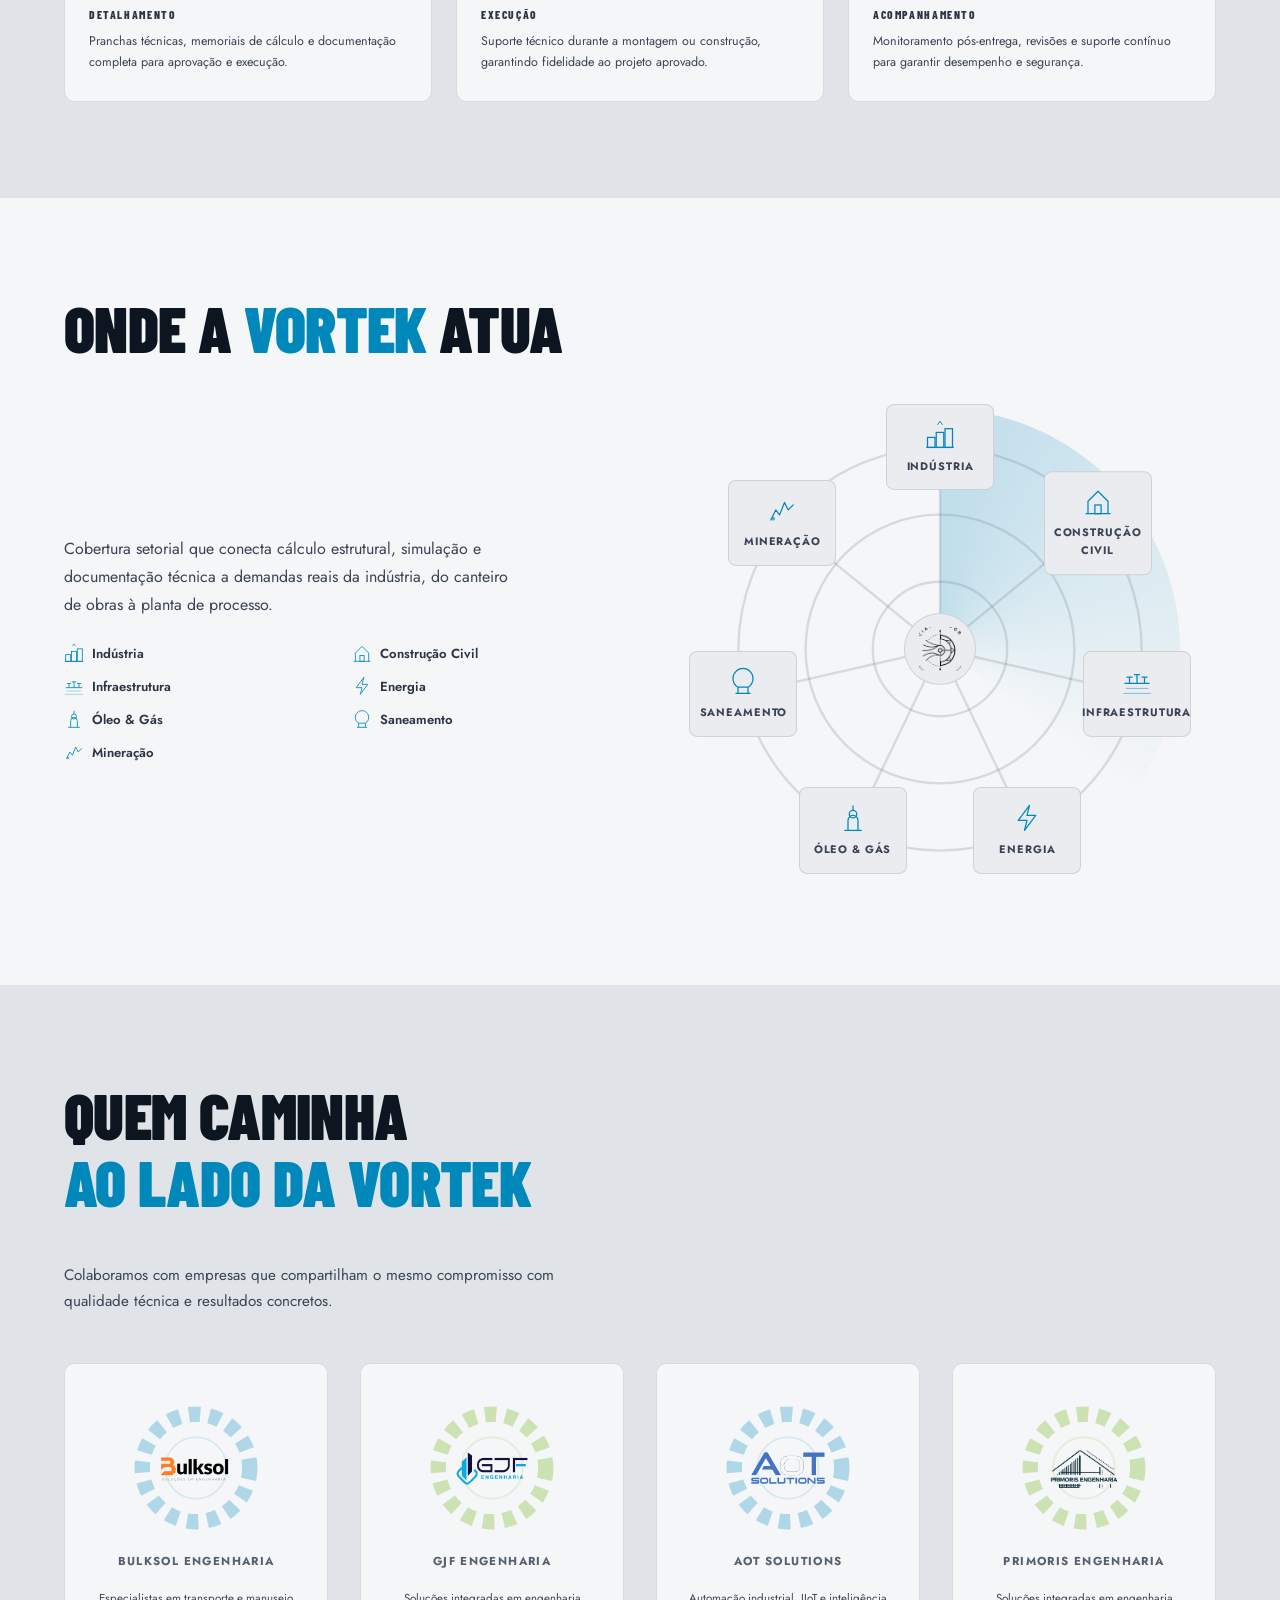
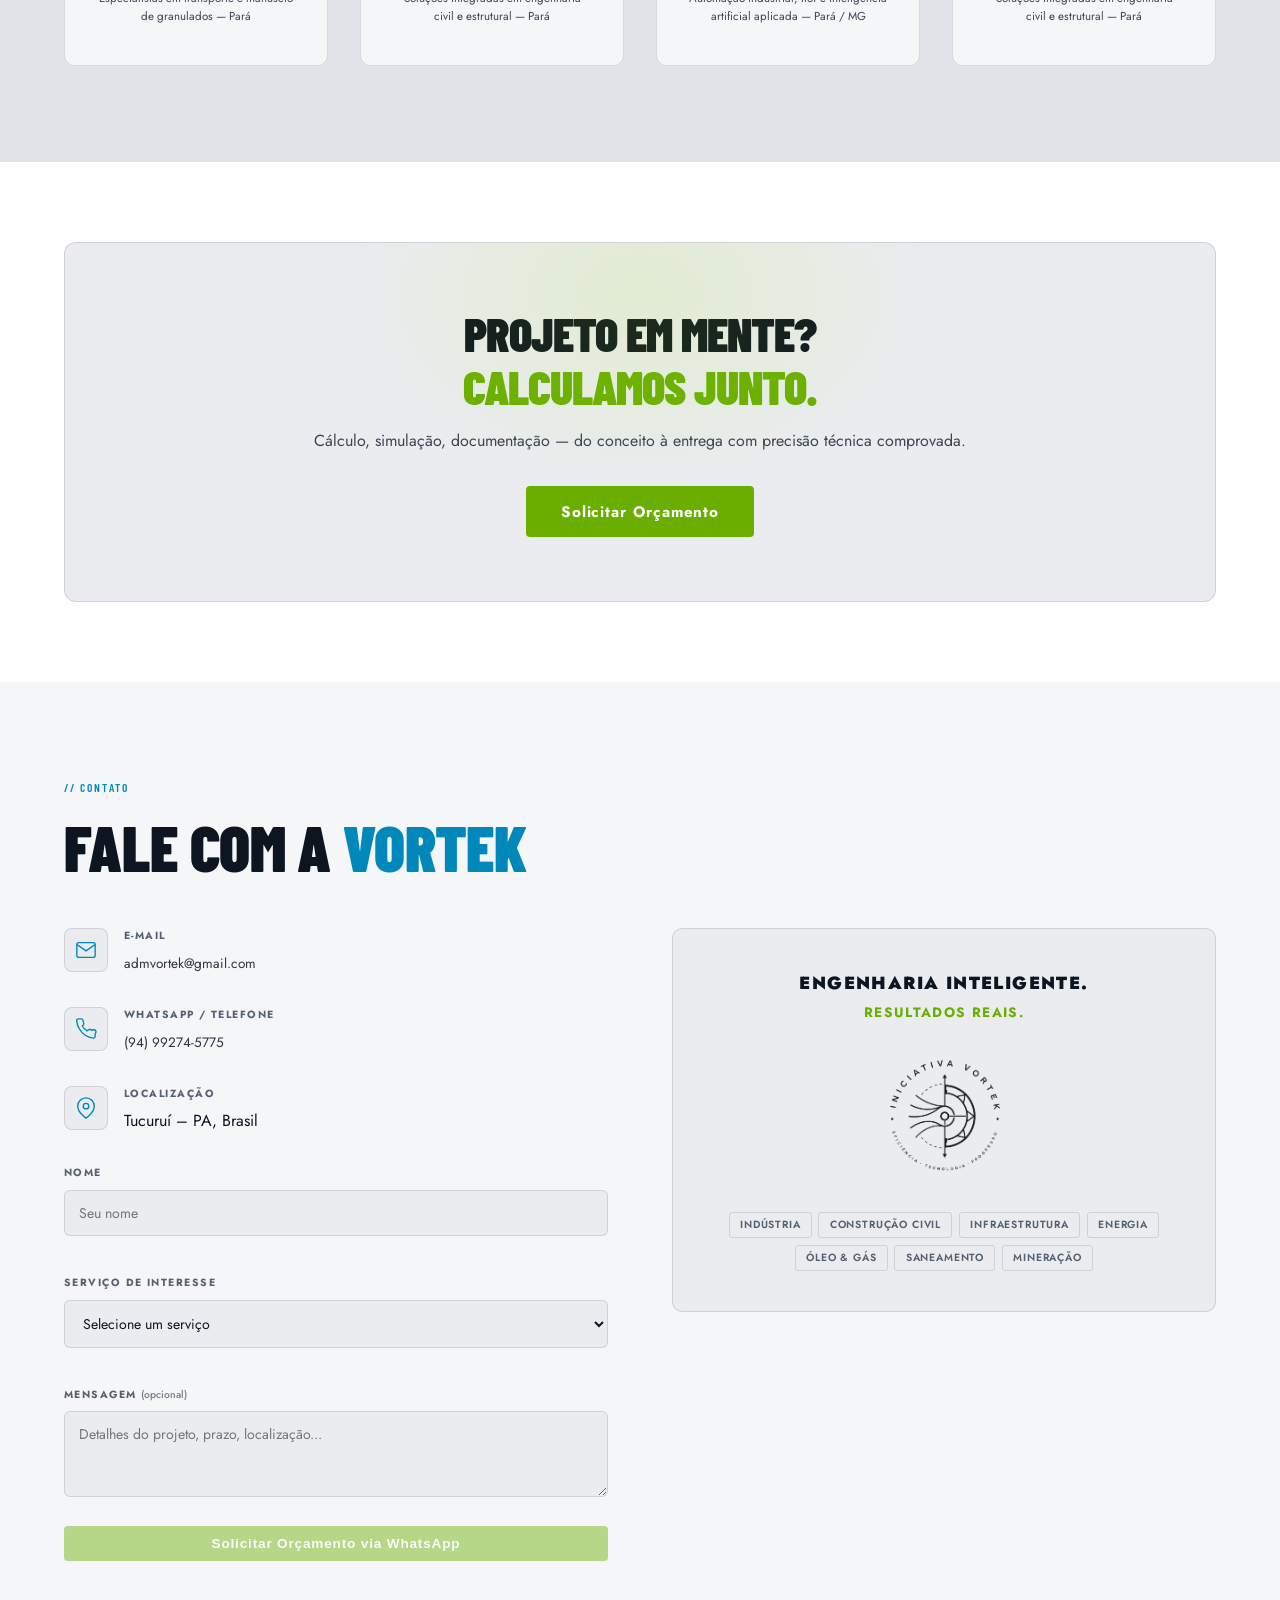
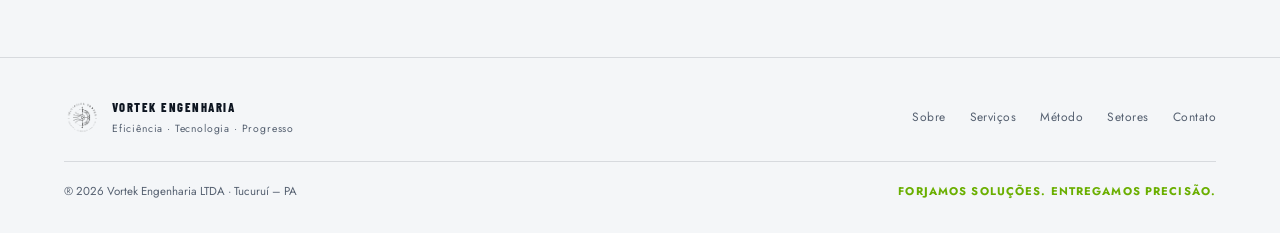
==== commit a452de3f: "feat: adiciona Primoris Engenharia como empresa parceira" ====
--- a/index.html
+++ b/index.html
@@ -408,6 +408,17 @@
           <div class="parceiro-nome">AoT Solutions</div>
           <div class="parceiro-desc">Automação industrial, IIoT e inteligência artificial aplicada — Pará / MG</div>
         </div>
+        <div class="parceiro-card">
+          <div class="parceiro-gear">
+            <svg class="gear-ring gear-lime" viewBox="0 0 100 100" aria-hidden="true">
+              <circle cx="50" cy="50" r="42" fill="none" stroke="currentColor" stroke-width="12" stroke-dasharray="9 7"/>
+              <circle cx="50" cy="50" r="24" fill="none" stroke="currentColor" stroke-width="1.5" opacity=".4"/>
+            </svg>
+            <img src="assets/img/partners/primoris.png" alt="Primoris Engenharia" class="gear-logo" />
+          </div>
+          <div class="parceiro-nome">Primoris Engenharia</div>
+          <div class="parceiro-desc">Soluções integradas em engenharia civil e estrutural — Pará</div>
+        </div>
       </div>
     </div>
   </section>
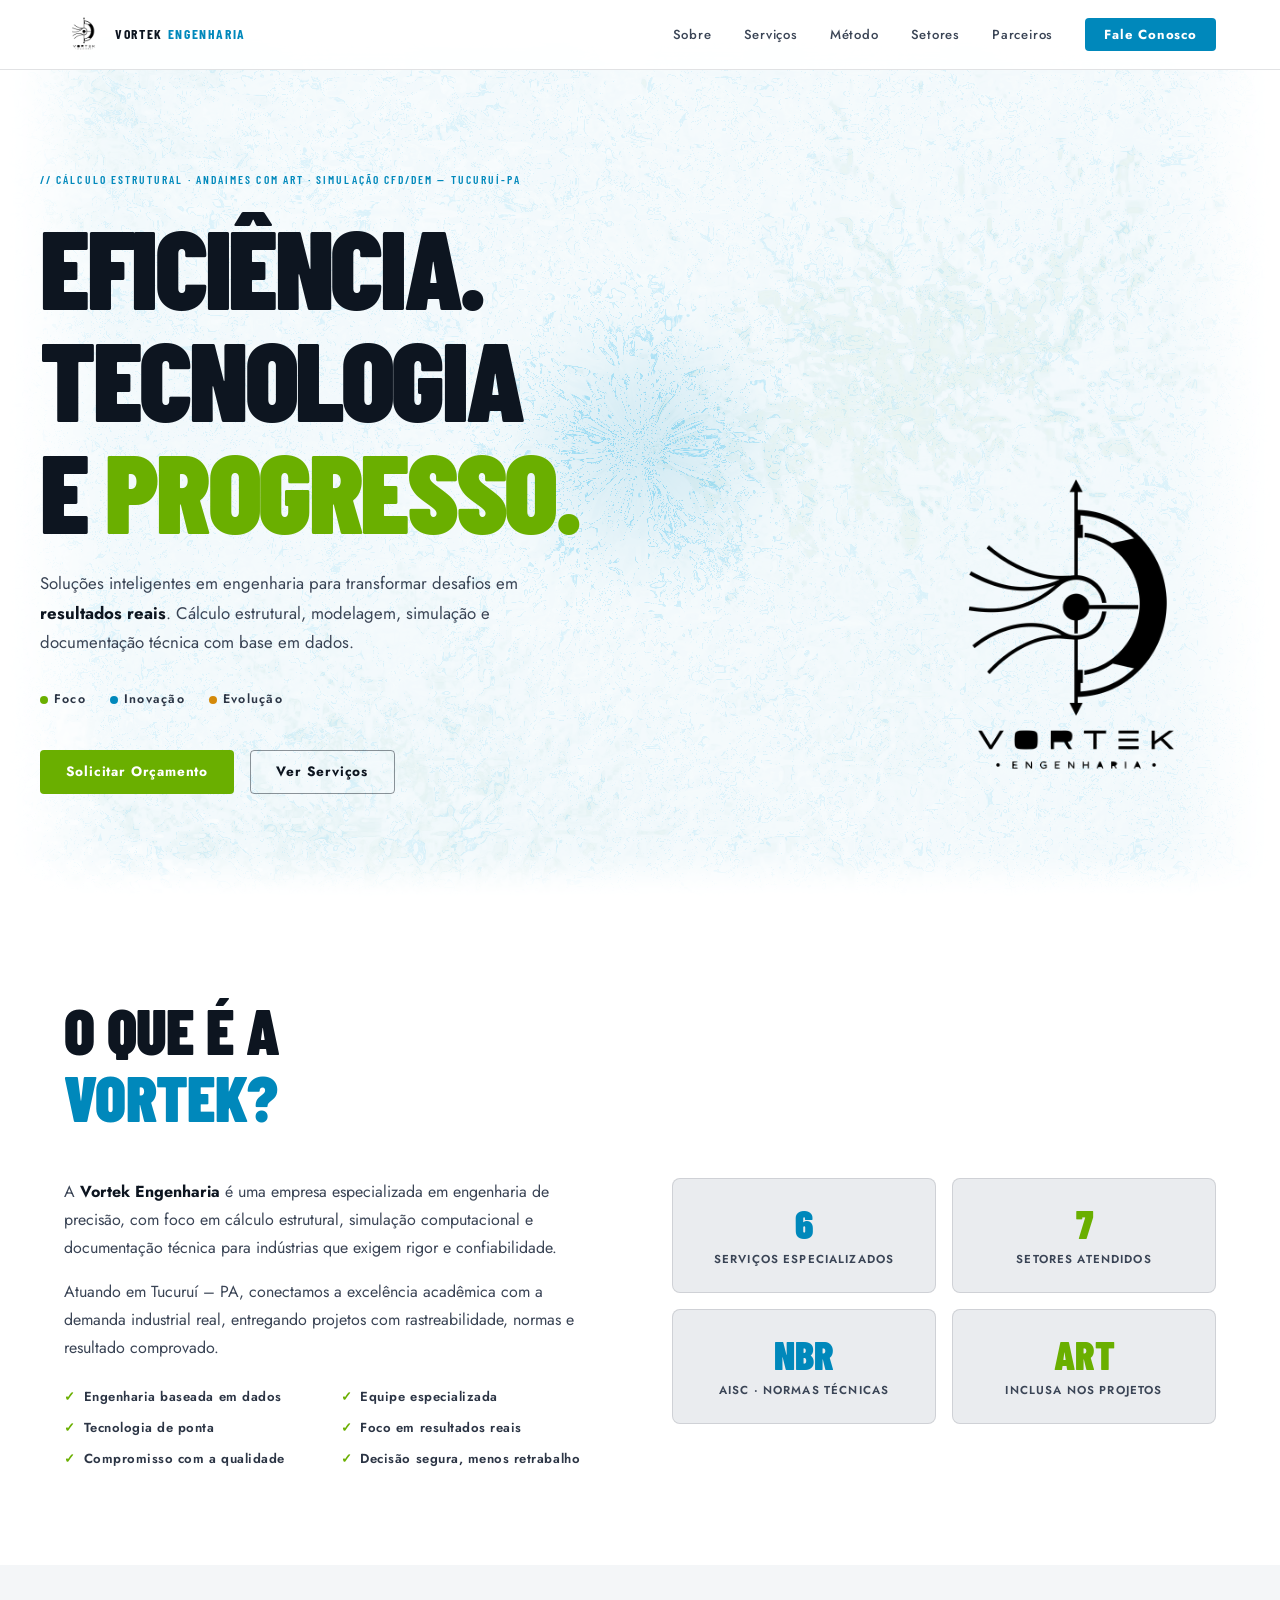
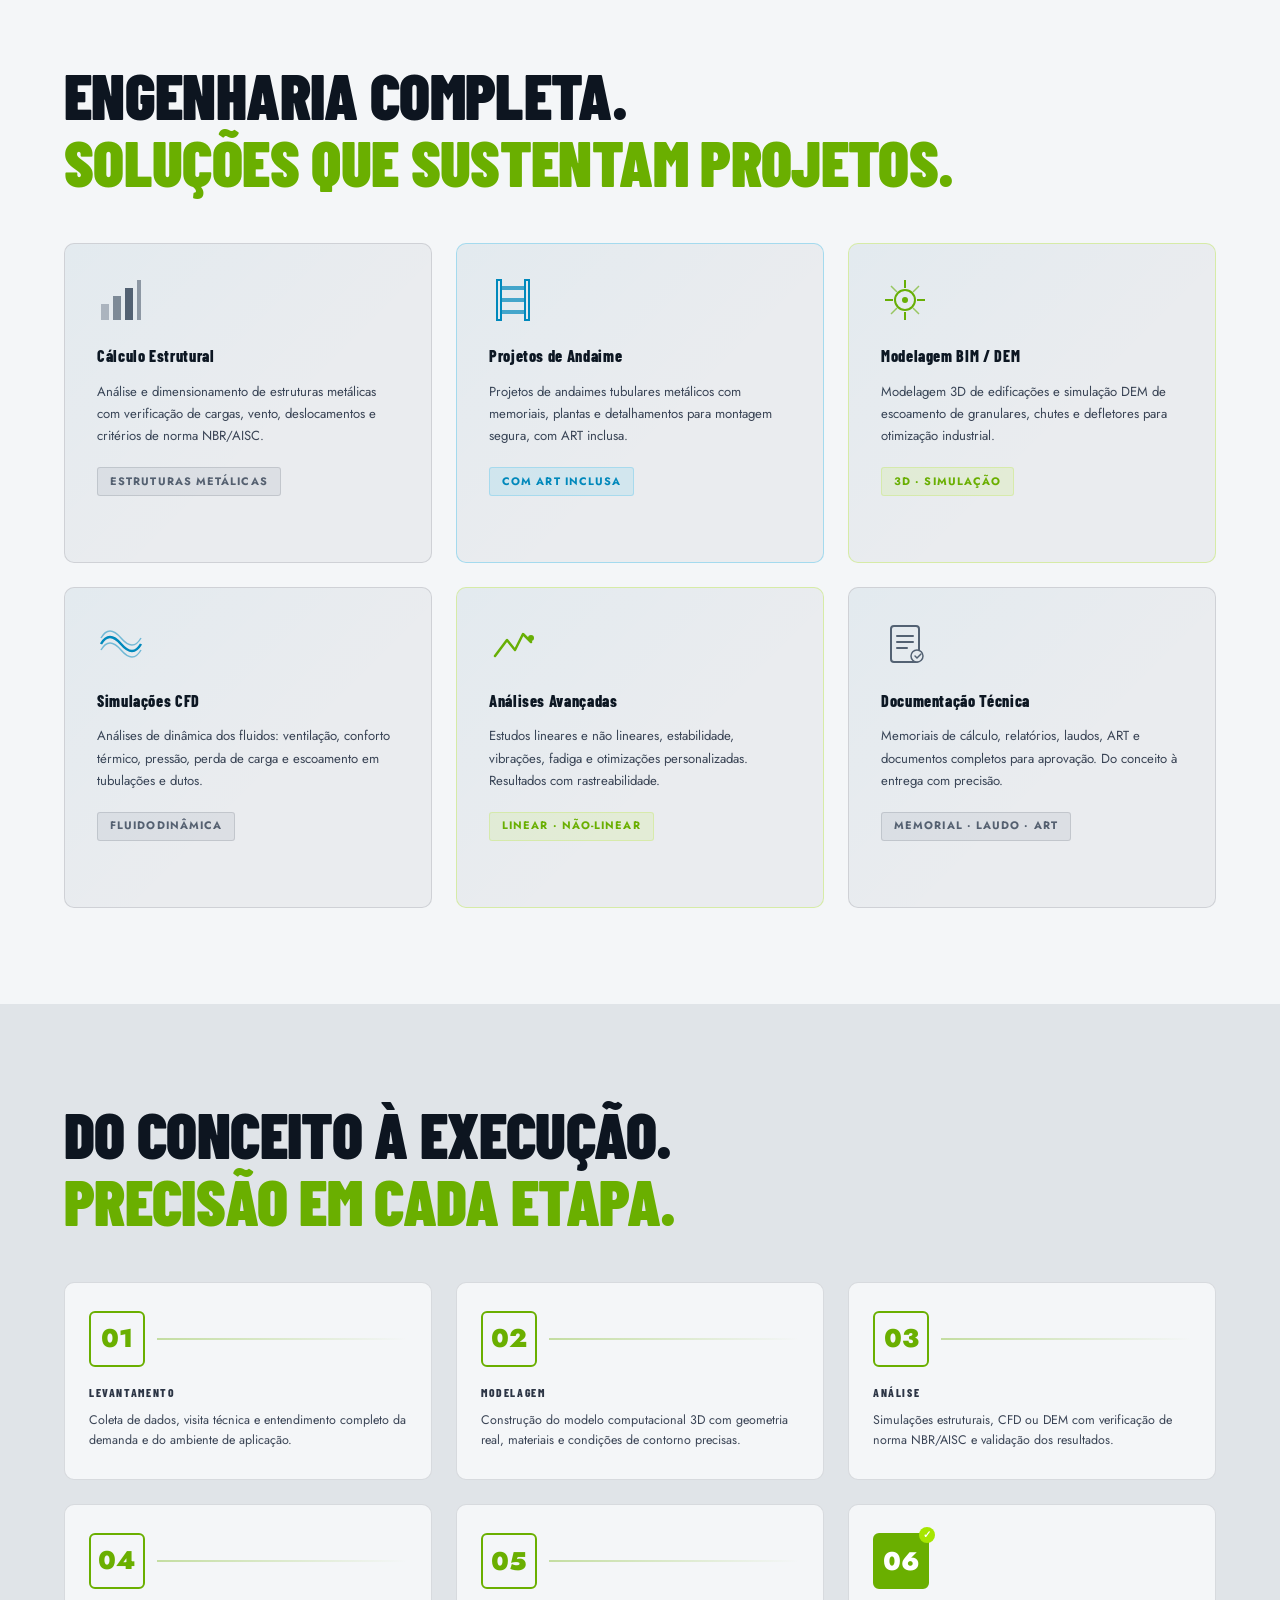
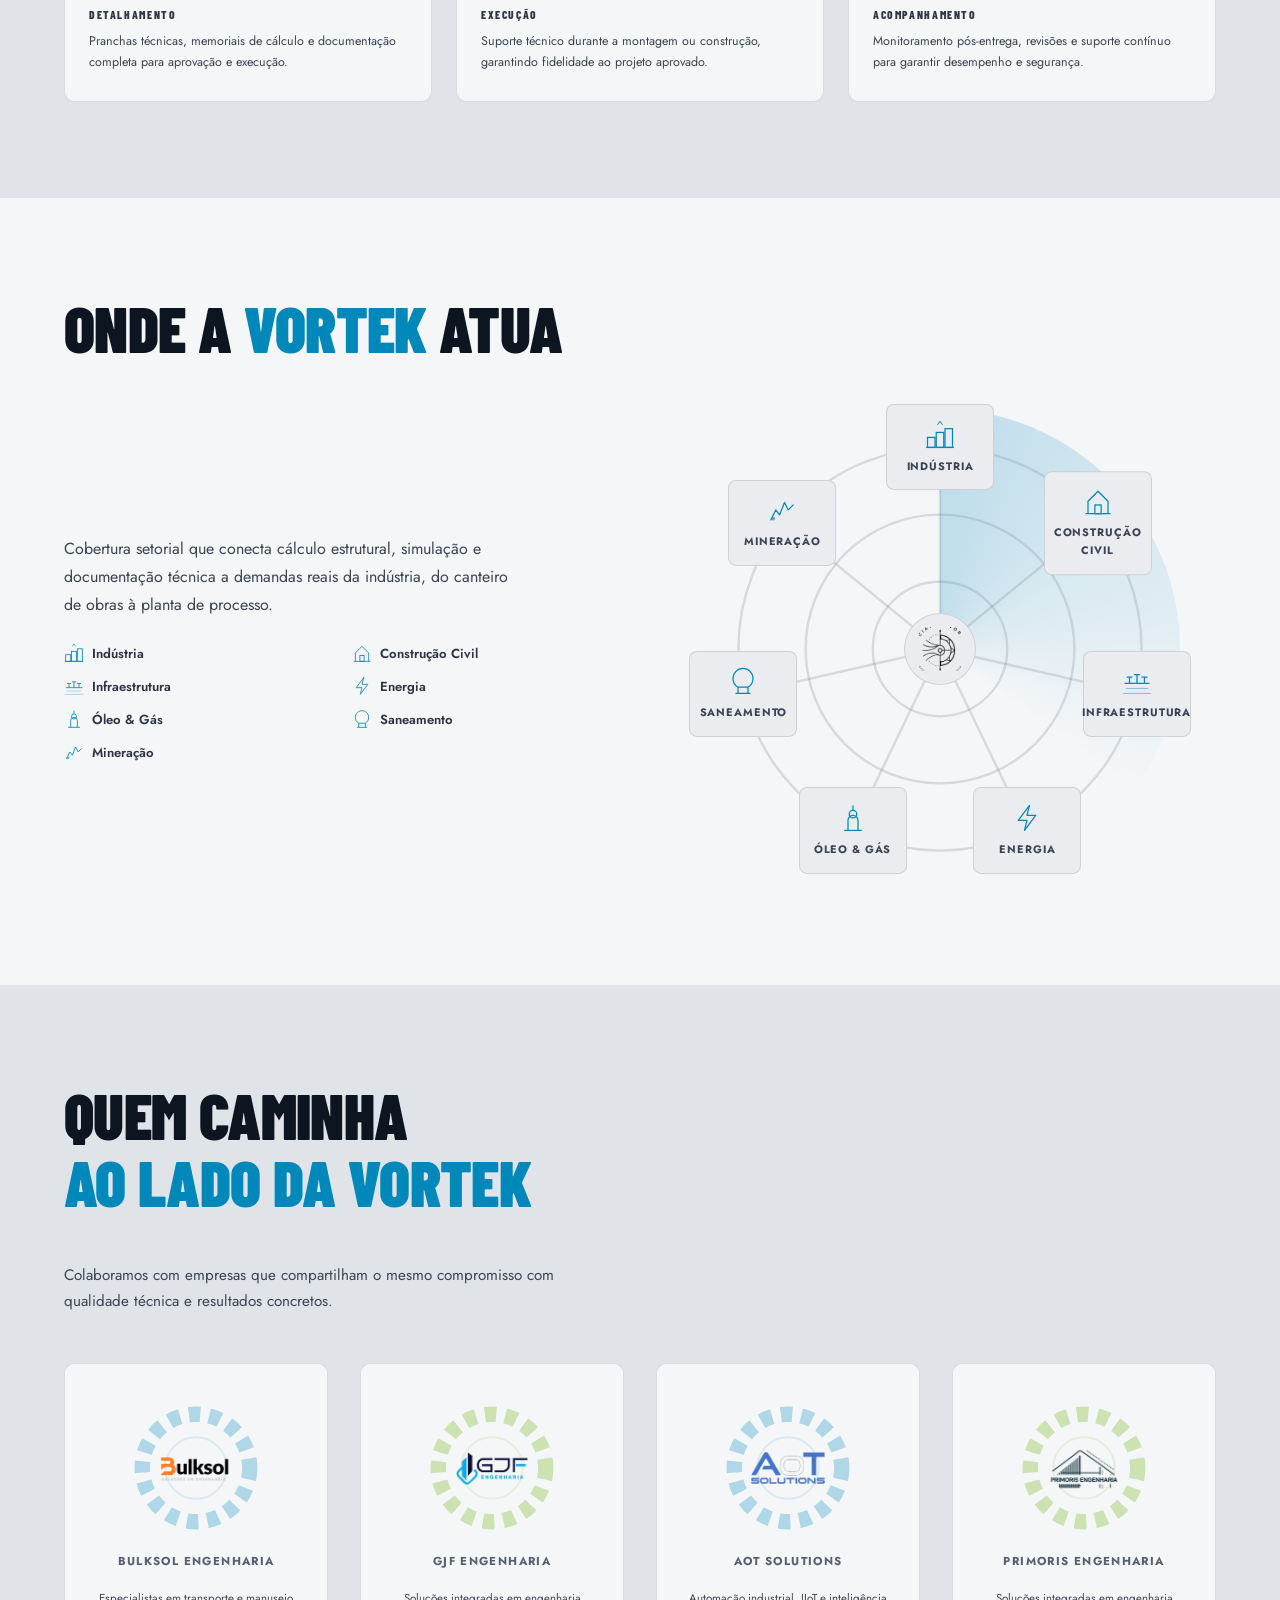
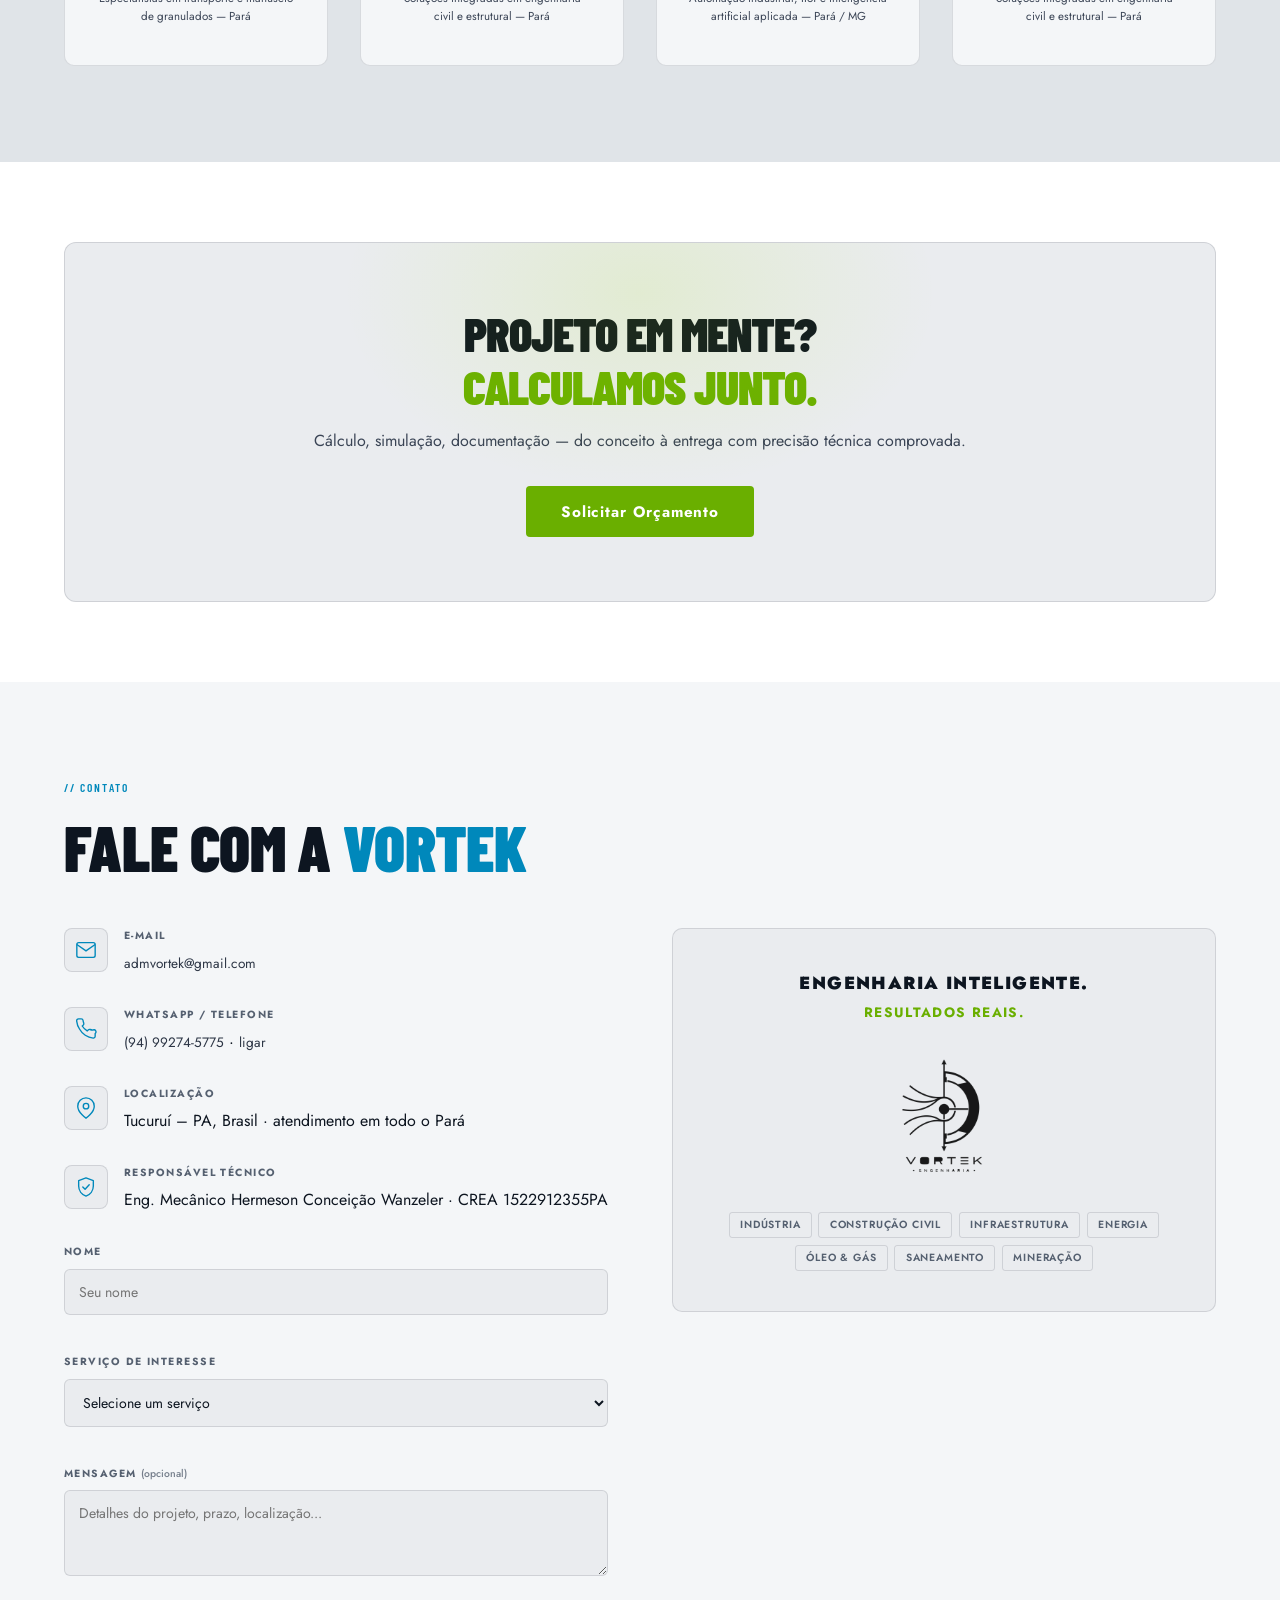
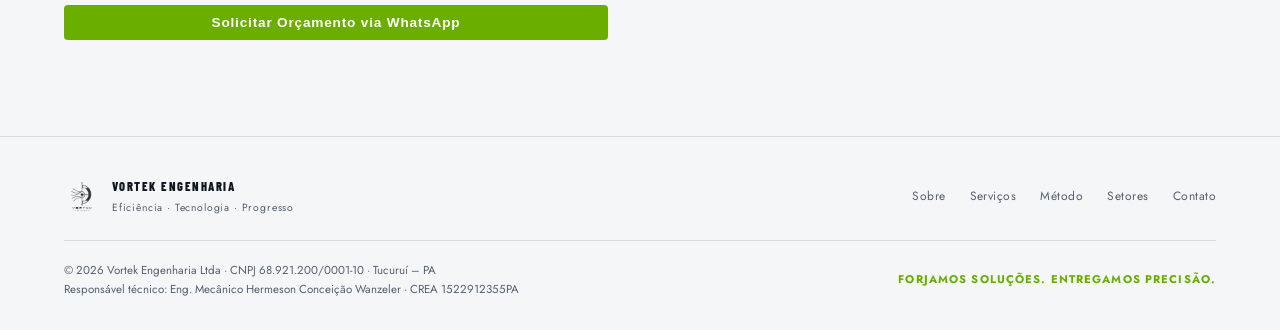
==== commit 3c92a5b9: "feat(seo): ganhos rápidos do audit SEO (score 50/100) - title, meta description, canonical, Open Gra" ====
--- a/index.html
+++ b/index.html
@@ -3,9 +3,23 @@
 <head>
   <meta charset="utf-8" />
   <meta name="viewport" content="width=device-width, initial-scale=1" />
-  <title>Vortek Engenharia — Eficiência · Tecnologia · Progresso</title>
-  <meta name="description" content="Engenharia inteligente com cálculo estrutural, simulação CFD/DEM, projetos de andaime, modelagem BIM e documentação técnica. Tucuruí – PA." />
-  <link rel="icon" type="image/png" href="assets/img/symbol.png" />
+  <title>Cálculo Estrutural e Andaime com ART em Tucuruí-PA | Vortek</title>
+  <meta name="description" content="Cálculo estrutural, projeto de andaime com ART, simulação CFD/DEM e laudos técnicos em Tucuruí e no Pará. Orçamento rápido pelo WhatsApp." />
+  <link rel="canonical" href="https://www.vortekengenharia.com.br/" />
+  <meta name="referrer" content="strict-origin-when-cross-origin" />
+  <meta name="theme-color" content="#0088BB" />
+  <meta property="og:type" content="website" />
+  <meta property="og:locale" content="pt_BR" />
+  <meta property="og:site_name" content="Vortek Engenharia" />
+  <meta property="og:title" content="Vortek Engenharia | Cálculo Estrutural e Andaime com ART em Tucuruí-PA" />
+  <meta property="og:description" content="Cálculo estrutural, projeto de andaime com ART, simulação CFD/DEM e laudos técnicos para a indústria no Pará." />
+  <meta property="og:url" content="https://www.vortekengenharia.com.br/" />
+  <meta property="og:image" content="https://www.vortekengenharia.com.br/assets/img/og.jpg" />
+  <meta property="og:image:width" content="1200" />
+  <meta property="og:image:height" content="630" />
+  <meta name="twitter:card" content="summary_large_image" />
+  <link rel="icon" type="image/png" sizes="48x48" href="assets/img/favicon-48.png" />
+  <link rel="apple-touch-icon" href="assets/img/apple-touch-icon.png" />
   <link rel="preconnect" href="https://fonts.googleapis.com" />
   <link rel="preconnect" href="https://fonts.gstatic.com" crossorigin />
   <link href="https://fonts.googleapis.com/css2?family=Barlow+Condensed:ital,wght@0,600;0,700;0,800;0,900;1,700&family=Jost:wght@300;400;500;600;700&display=swap" rel="stylesheet" />
@@ -13,27 +27,81 @@
   <script type="application/ld+json">
   {
     "@context": "https://schema.org",
-    "@type": "Organization",
-    "name": "Vortek Engenharia",
-    "url": "https://www.vortekengenharia.com.br",
-    "logo": "https://www.vortekengenharia.com.br/assets/img/symbol.png",
-    "description": "Engenharia inteligente com cálculo estrutural, simulação CFD/DEM, projetos de andaime, modelagem BIM e documentação técnica.",
-    "email": "admvortek@gmail.com",
-    "telephone": "+5594992745775",
-    "address": {
-      "@type": "PostalAddress",
-      "addressLocality": "Tucuruí",
-      "addressRegion": "PA",
-      "addressCountry": "BR"
-    }
-  }
-  </script>
-  <script type="application/ld+json">
-  {
-    "@context": "https://schema.org",
-    "@type": "WebSite",
-    "name": "Vortek Engenharia",
-    "url": "https://www.vortekengenharia.com.br"
+    "@graph": [
+      {
+        "@type": "ProfessionalService",
+        "@id": "https://www.vortekengenharia.com.br/#org",
+        "name": "Vortek Engenharia",
+        "legalName": "Vortek Engenharia Ltda",
+        "taxID": "68.921.200/0001-10",
+        "foundingDate": "2026-09-01",
+        "url": "https://www.vortekengenharia.com.br/",
+        "logo": "https://www.vortekengenharia.com.br/assets/img/symbol.png",
+        "image": "https://www.vortekengenharia.com.br/assets/img/og.jpg",
+        "description": "Empresa de engenharia em Tucuruí-PA: cálculo estrutural de estruturas metálicas, projeto de andaime com ART, simulação CFD e DEM, análise por elementos finitos e laudos técnicos.",
+        "email": "admvortek@gmail.com",
+        "telephone": "+55-94-99274-5775",
+        "address": {
+          "@type": "PostalAddress",
+          "addressLocality": "Tucuruí",
+          "addressRegion": "PA",
+          "addressCountry": "BR"
+        },
+        "areaServed": [
+          { "@type": "State", "name": "Pará" },
+          { "@type": "Country", "name": "Brasil" }
+        ],
+        "knowsAbout": ["Cálculo estrutural", "Estruturas metálicas", "Andaimes tubulares", "Simulação CFD", "Simulação DEM", "Análise por elementos finitos", "NBR 8800", "NBR 6123", "NR-18", "NR-35"],
+        "employee": {
+          "@type": "Person",
+          "name": "Hermeson Conceição Wanzeler",
+          "jobTitle": "Responsável Técnico — Engenheiro Mecânico",
+          "hasCredential": {
+            "@type": "EducationalOccupationalCredential",
+            "credentialCategory": "Registro profissional",
+            "name": "CREA 1522912355PA",
+            "recognizedBy": { "@type": "Organization", "name": "CREA-PA" }
+          }
+        },
+        "contactPoint": {
+          "@type": "ContactPoint",
+          "contactType": "sales",
+          "telephone": "+55-94-99274-5775",
+          "email": "admvortek@gmail.com",
+          "areaServed": "BR",
+          "availableLanguage": "pt-BR"
+        },
+        "hasOfferCatalog": {
+          "@type": "OfferCatalog",
+          "name": "Serviços de engenharia",
+          "itemListElement": [
+            { "@type": "Offer", "itemOffered": { "@type": "Service", "name": "Cálculo estrutural de estruturas metálicas" } },
+            { "@type": "Offer", "itemOffered": { "@type": "Service", "name": "Projeto de andaime com ART" } },
+            { "@type": "Offer", "itemOffered": { "@type": "Service", "name": "Modelagem 3D e simulação DEM de granulares" } },
+            { "@type": "Offer", "itemOffered": { "@type": "Service", "name": "Simulação CFD" } },
+            { "@type": "Offer", "itemOffered": { "@type": "Service", "name": "Análise por elementos finitos" } },
+            { "@type": "Offer", "itemOffered": { "@type": "Service", "name": "Laudos técnicos e memoriais de cálculo" } }
+          ]
+        }
+      },
+      {
+        "@type": "WebSite",
+        "@id": "https://www.vortekengenharia.com.br/#website",
+        "name": "Vortek Engenharia",
+        "url": "https://www.vortekengenharia.com.br/",
+        "inLanguage": "pt-BR",
+        "publisher": { "@id": "https://www.vortekengenharia.com.br/#org" }
+      },
+      {
+        "@type": "WebPage",
+        "@id": "https://www.vortekengenharia.com.br/#webpage",
+        "url": "https://www.vortekengenharia.com.br/",
+        "name": "Cálculo Estrutural e Andaime com ART em Tucuruí-PA | Vortek",
+        "inLanguage": "pt-BR",
+        "isPartOf": { "@id": "https://www.vortekengenharia.com.br/#website" },
+        "about": { "@id": "https://www.vortekengenharia.com.br/#org" }
+      }
+    ]
   }
   </script>
 
@@ -44,7 +112,7 @@
   <nav id="navbar">
     <div class="nav-inner">
       <a href="#hero" class="nav-logo">
-        <img src="assets/img/logo.png" alt="Vortek Engenharia" />
+        <img src="assets/img/logo.webp" alt="Vortek Engenharia" width="40" height="40" />
         <span>VORTEK <em>ENGENHARIA</em></span>
       </a>
       <ul class="nav-links">
@@ -76,8 +144,8 @@
     <div class="hero-glow hero-glow-cyan"></div>
     <div class="hero-glow hero-glow-lime"></div>
     <div class="hero-inner">
-      <div class="hero-badge">// ENGENHARIA QUE PROVA RESULTADO</div>
       <h1>
+        <span class="hero-badge">// CÁLCULO ESTRUTURAL · ANDAIMES COM ART · SIMULAÇÃO CFD/DEM — TUCURUÍ-PA</span>
         EFICIÊNCIA.<br />
         TECNOLOGIA<br />
         E <span class="accent-lime">PROGRESSO.</span>
@@ -89,12 +157,12 @@
         <span><span class="dot dot-amber"></span> Evolução</span>
       </div>
       <div class="hero-actions">
-        <a href="#servicos" class="btn btn-primary">Ver Serviços</a>
-        <a href="#contato" class="btn btn-outline">Fale Conosco</a>
+        <a href="#contato" class="btn btn-primary">Solicitar Orçamento</a>
+        <a href="#servicos" class="btn btn-outline">Ver Serviços</a>
       </div>
     </div>
     <div class="hero-logo-wrap">
-      <img src="assets/img/logo.png" alt="" class="hero-logo-img" />
+      <img src="assets/img/logo.webp" alt="" class="hero-logo-img" width="800" height="800" fetchpriority="high" />
     </div>
   </section>
 
@@ -150,6 +218,10 @@
           <h3>Cálculo Estrutural</h3>
           <p>Análise e dimensionamento de estruturas metálicas com verificação de cargas, vento, deslocamentos e critérios de norma NBR/AISC.</p>
           <div class="servico-tag">Estruturas Metálicas</div>
+          <div class="servico-extra" hidden>
+            <p>Verificação de esforços, flechas e estabilidade em perfis metálicos, com relatório de rastreabilidade das hipóteses de cálculo adotadas.</p>
+            <ul><li>Normas: NBR 8800, NBR 6123, AISC 360</li><li>Entregável: memorial de cálculo + plantas de reforço</li><li>Prazo típico: 5 a 10 dias úteis</li></ul>
+          </div>
           <div class="servico-more">Ver detalhes <span class="arrow">→</span></div>
         </div>
 
@@ -160,6 +232,10 @@
           <h3>Projetos de Andaime</h3>
           <p>Projetos de andaimes tubulares metálicos com memoriais, plantas e detalhamentos para montagem segura, com ART inclusa.</p>
           <div class="servico-tag tag-cyan">Com ART Inclusa</div>
+          <div class="servico-extra" hidden>
+            <p>Projeto completo de andaime tubular ou modular, dimensionado para a carga real de trabalho e ancorado à estrutura de suporte.</p>
+            <ul><li>Normas: NR-18, NR-35, EN 12811</li><li>Entregável: plantas de montagem, memorial e ART</li><li>Prazo típico: 3 a 7 dias úteis</li></ul>
+          </div>
           <div class="servico-more">Ver detalhes <span class="arrow">→</span></div>
         </div>
 
@@ -170,6 +246,10 @@
           <h3>Modelagem BIM / DEM</h3>
           <p>Modelagem 3D de edificações e simulação DEM de escoamento de granulares, chutes e defletores para otimização industrial.</p>
           <div class="servico-tag tag-lime">3D · Simulação</div>
+          <div class="servico-extra" hidden>
+            <p>Modelo federado da instalação com simulação de escoamento de material granular em silos, chutes e transportadores.</p>
+            <ul><li>Aplicação: silos, chutes, correias transportadoras</li><li>Entregável: modelo 3D + relatório de escoamento</li><li>Prazo conforme escopo do projeto</li></ul>
+          </div>
           <div class="servico-more">Ver detalhes <span class="arrow">→</span></div>
         </div>
 
@@ -180,6 +260,10 @@
           <h3>Simulações CFD</h3>
           <p>Análises de dinâmica dos fluidos: ventilação, conforto térmico, pressão, perda de carga e escoamento em tubulações e dutos.</p>
           <div class="servico-tag">Fluidodinâmica</div>
+          <div class="servico-extra" hidden>
+            <p>Simulação numérica de escoamento de ar ou fluido para prever perda de carga, ventilação e conforto térmico antes da execução.</p>
+            <ul><li>Aplicação: dutos, galpões, ventilação industrial</li><li>Entregável: mapas de velocidade e pressão + relatório</li><li>Prazo conforme escopo do projeto</li></ul>
+          </div>
           <div class="servico-more">Ver detalhes <span class="arrow">→</span></div>
         </div>
 
@@ -190,6 +274,10 @@
           <h3>Análises Avançadas</h3>
           <p>Estudos lineares e não lineares, estabilidade, vibrações, fadiga e otimizações personalizadas. Resultados com rastreabilidade.</p>
           <div class="servico-tag tag-lime">Linear · Não-linear</div>
+          <div class="servico-extra" hidden>
+            <p>Estudos que vão além da análise linear padrão: comportamento não linear, fadiga acumulada e resposta dinâmica sob vibração.</p>
+            <ul><li>Tipos: não linear geométrico/material, fadiga (S-N), modal</li><li>Entregável: relatório com rastreabilidade de hipóteses</li><li>Prazo conforme escopo do projeto</li></ul>
+          </div>
           <div class="servico-more">Ver detalhes <span class="arrow">→</span></div>
         </div>
 
@@ -200,6 +288,10 @@
           <h3>Documentação Técnica</h3>
           <p>Memoriais de cálculo, relatórios, laudos, ART e documentos completos para aprovação. Do conceito à entrega com precisão.</p>
           <div class="servico-tag">Memorial · Laudo · ART</div>
+          <div class="servico-extra" hidden>
+            <p>Toda entrega técnica formatada para aprovação em órgão ou cliente, com revisão controlada e responsabilidade técnica assinada.</p>
+            <ul><li>Entregável: memorial, laudo técnico e ART/RRT</li><li>Formato: revisão controlada, padrão ABNT</li><li>Prazo conforme escopo do projeto</li></ul>
+          </div>
           <div class="servico-more">Ver detalhes <span class="arrow">→</span></div>
         </div>
 
@@ -319,7 +411,7 @@
         </svg>
         <div class="radar-sweep"></div>
         <div class="radar-hub">
-          <img src="assets/img/symbol-hub.png" alt="" />
+          <img src="assets/img/symbol-hub.webp" alt="" width="400" height="419" loading="lazy" decoding="async" />
         </div>
 
         <div class="setor-item" style="--x:0; --y:-1;">
@@ -381,7 +473,7 @@
               <circle cx="50" cy="50" r="42" fill="none" stroke="currentColor" stroke-width="12" stroke-dasharray="9 7"/>
               <circle cx="50" cy="50" r="24" fill="none" stroke="currentColor" stroke-width="1.5" opacity=".4"/>
             </svg>
-            <img src="assets/img/partners/bulksol.png" alt="BulkSol Engenharia" class="gear-logo" />
+            <img src="assets/img/partners/bulksol.webp" alt="BulkSol Engenharia" class="gear-logo" width="320" height="156" loading="lazy" decoding="async" />
           </div>
           <div class="parceiro-nome">BulkSol Engenharia</div>
           <div class="parceiro-desc">Especialistas em transporte e manuseio de granulados — Pará</div>
@@ -392,7 +484,7 @@
               <circle cx="50" cy="50" r="42" fill="none" stroke="currentColor" stroke-width="12" stroke-dasharray="9 7"/>
               <circle cx="50" cy="50" r="24" fill="none" stroke="currentColor" stroke-width="1.5" opacity=".4"/>
             </svg>
-            <img src="assets/img/partners/gjf.png" alt="GJF Engenharia" class="gear-logo" />
+            <img src="assets/img/partners/gjf.webp" alt="GJF Engenharia" class="gear-logo" width="320" height="146" loading="lazy" decoding="async" />
           </div>
           <div class="parceiro-nome">GJF Engenharia</div>
           <div class="parceiro-desc">Soluções integradas em engenharia civil e estrutural — Pará</div>
@@ -403,7 +495,7 @@
               <circle cx="50" cy="50" r="42" fill="none" stroke="currentColor" stroke-width="12" stroke-dasharray="9 7"/>
               <circle cx="50" cy="50" r="24" fill="none" stroke="currentColor" stroke-width="1.5" opacity=".4"/>
             </svg>
-            <img src="assets/img/partners/aot.png" alt="AoT Solutions" class="gear-logo" />
+            <img src="assets/img/partners/aot.webp" alt="AoT Solutions" class="gear-logo" width="320" height="138" loading="lazy" decoding="async" />
           </div>
           <div class="parceiro-nome">AoT Solutions</div>
           <div class="parceiro-desc">Automação industrial, IIoT e inteligência artificial aplicada — Pará / MG</div>
@@ -414,7 +506,7 @@
               <circle cx="50" cy="50" r="42" fill="none" stroke="currentColor" stroke-width="12" stroke-dasharray="9 7"/>
               <circle cx="50" cy="50" r="24" fill="none" stroke="currentColor" stroke-width="1.5" opacity=".4"/>
             </svg>
-            <img src="assets/img/partners/primoris.png" alt="Primoris Engenharia" class="gear-logo" />
+            <img src="assets/img/partners/primoris.webp" alt="Primoris Engenharia" class="gear-logo" width="320" height="213" loading="lazy" decoding="async" />
           </div>
           <div class="parceiro-nome">Primoris Engenharia</div>
           <div class="parceiro-desc">Soluções integradas em engenharia civil e estrutural — Pará</div>
@@ -457,7 +549,7 @@
             </div>
             <div>
               <div class="contato-label">WHATSAPP / TELEFONE</div>
-              <a href="https://wa.me/5594992745775" target="_blank" rel="noopener noreferrer">(94) 99274-5775</a>
+              <a href="https://wa.me/5594992745775" target="_blank" rel="noopener noreferrer">(94) 99274-5775</a> · <a href="tel:+5594992745775">ligar</a>
             </div>
           </div>
           <div class="contato-item">
@@ -466,7 +558,16 @@
             </div>
             <div>
               <div class="contato-label">LOCALIZAÇÃO</div>
-              <span>Tucuruí – PA, Brasil</span>
+              <span>Tucuruí – PA, Brasil · atendimento em todo o Pará</span>
+            </div>
+          </div>
+          <div class="contato-item">
+            <div class="contato-icon">
+              <svg viewBox="0 0 24 24" fill="none"><path d="M12 2l8 3v6c0 5-3.4 9.4-8 11-4.6-1.6-8-6-8-11V5l8-3z" stroke="currentColor" stroke-width="1.5" stroke-linejoin="round"/><path d="m8.5 12 2.5 2.5 4.5-5" stroke="currentColor" stroke-width="1.5" stroke-linecap="round" stroke-linejoin="round"/></svg>
+            </div>
+            <div>
+              <div class="contato-label">RESPONSÁVEL TÉCNICO</div>
+              <span>Eng. Mecânico Hermeson Conceição Wanzeler · CREA 1522912355PA</span>
             </div>
           </div>
           <form id="contatoForm" class="contato-form" novalidate>
@@ -493,7 +594,7 @@
               <label for="ctMsg">Mensagem <span class="field-optional">(opcional)</span></label>
               <textarea id="ctMsg" name="mensagem" rows="3" placeholder="Detalhes do projeto, prazo, localização..."></textarea>
             </div>
-            <button type="submit" class="btn btn-primary form-submit" disabled>
+            <button type="submit" class="btn btn-primary form-submit">
               <span class="submit-label">Solicitar Orçamento via WhatsApp</span>
             </button>
           </form>
@@ -501,7 +602,7 @@
         <div class="contato-card">
           <div class="contato-card-title">ENGENHARIA INTELIGENTE.</div>
           <div class="contato-card-sub accent-lime">RESULTADOS REAIS.</div>
-          <img src="assets/img/logo.png" alt="Vortek" class="contato-logo" />
+          <img src="assets/img/logo.webp" alt="Vortek" class="contato-logo" width="800" height="800" loading="lazy" decoding="async" />
           <div class="contato-tags">
             <span>Indústria</span>
             <span>Construção Civil</span>
@@ -521,7 +622,7 @@
     <div class="container">
       <div class="footer-inner">
         <div class="footer-brand">
-          <img src="assets/img/logo.png" alt="Vortek" class="footer-logo" />
+          <img src="assets/img/logo.webp" alt="Vortek" class="footer-logo" width="36" height="36" loading="lazy" decoding="async" />
           <div>
             <div class="footer-name">VORTEK ENGENHARIA</div>
             <div class="footer-tagline">Eficiência · Tecnologia · Progresso</div>
@@ -536,7 +637,7 @@
         </nav>
       </div>
       <div class="footer-bottom">
-        <span>® 2026 Vortek Engenharia LTDA · Tucuruí – PA</span>
+        <span>© 2026 Vortek Engenharia Ltda · CNPJ 68.921.200/0001-10 · Tucuruí – PA<br />Responsável técnico: Eng. Mecânico Hermeson Conceição Wanzeler · CREA 1522912355PA</span>
         <span class="footer-slogan accent-lime">FORJAMOS SOLUÇÕES. ENTREGAMOS PRECISÃO.</span>
       </div>
     </div>
--- a/assets/style.css
+++ b/assets/style.css
@@ -44,7 +44,8 @@
   font-family: 'Barlow Condensed', 'Arial Narrow', Arial, sans-serif;
 }
 a { color: inherit; text-decoration: none; }
-img { max-width: 100%; display: block; }
+img { max-width: 100%; height: auto; display: block; }
+#hero h1 .hero-badge { display: block; }
 
 /* ===== UTILITIES ===== */
 .accent-cyan  { color: var(--cyan); }
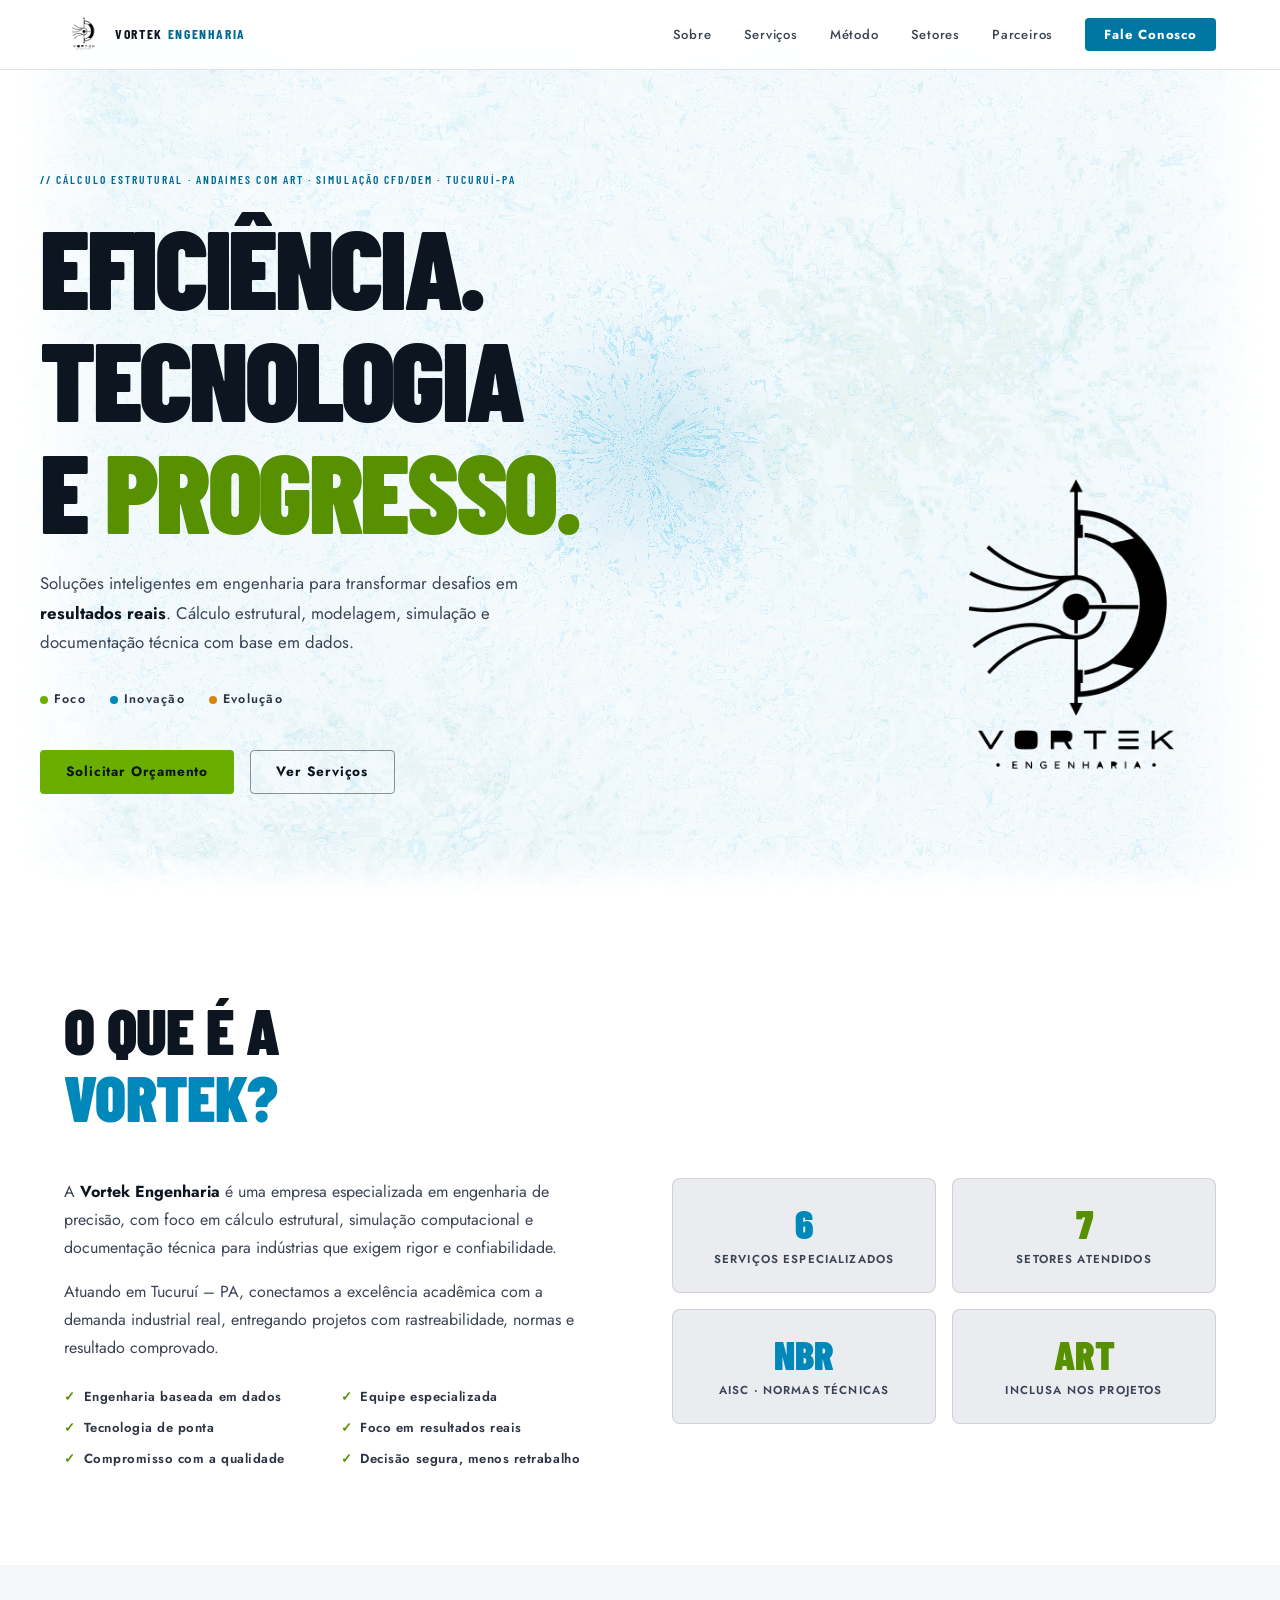
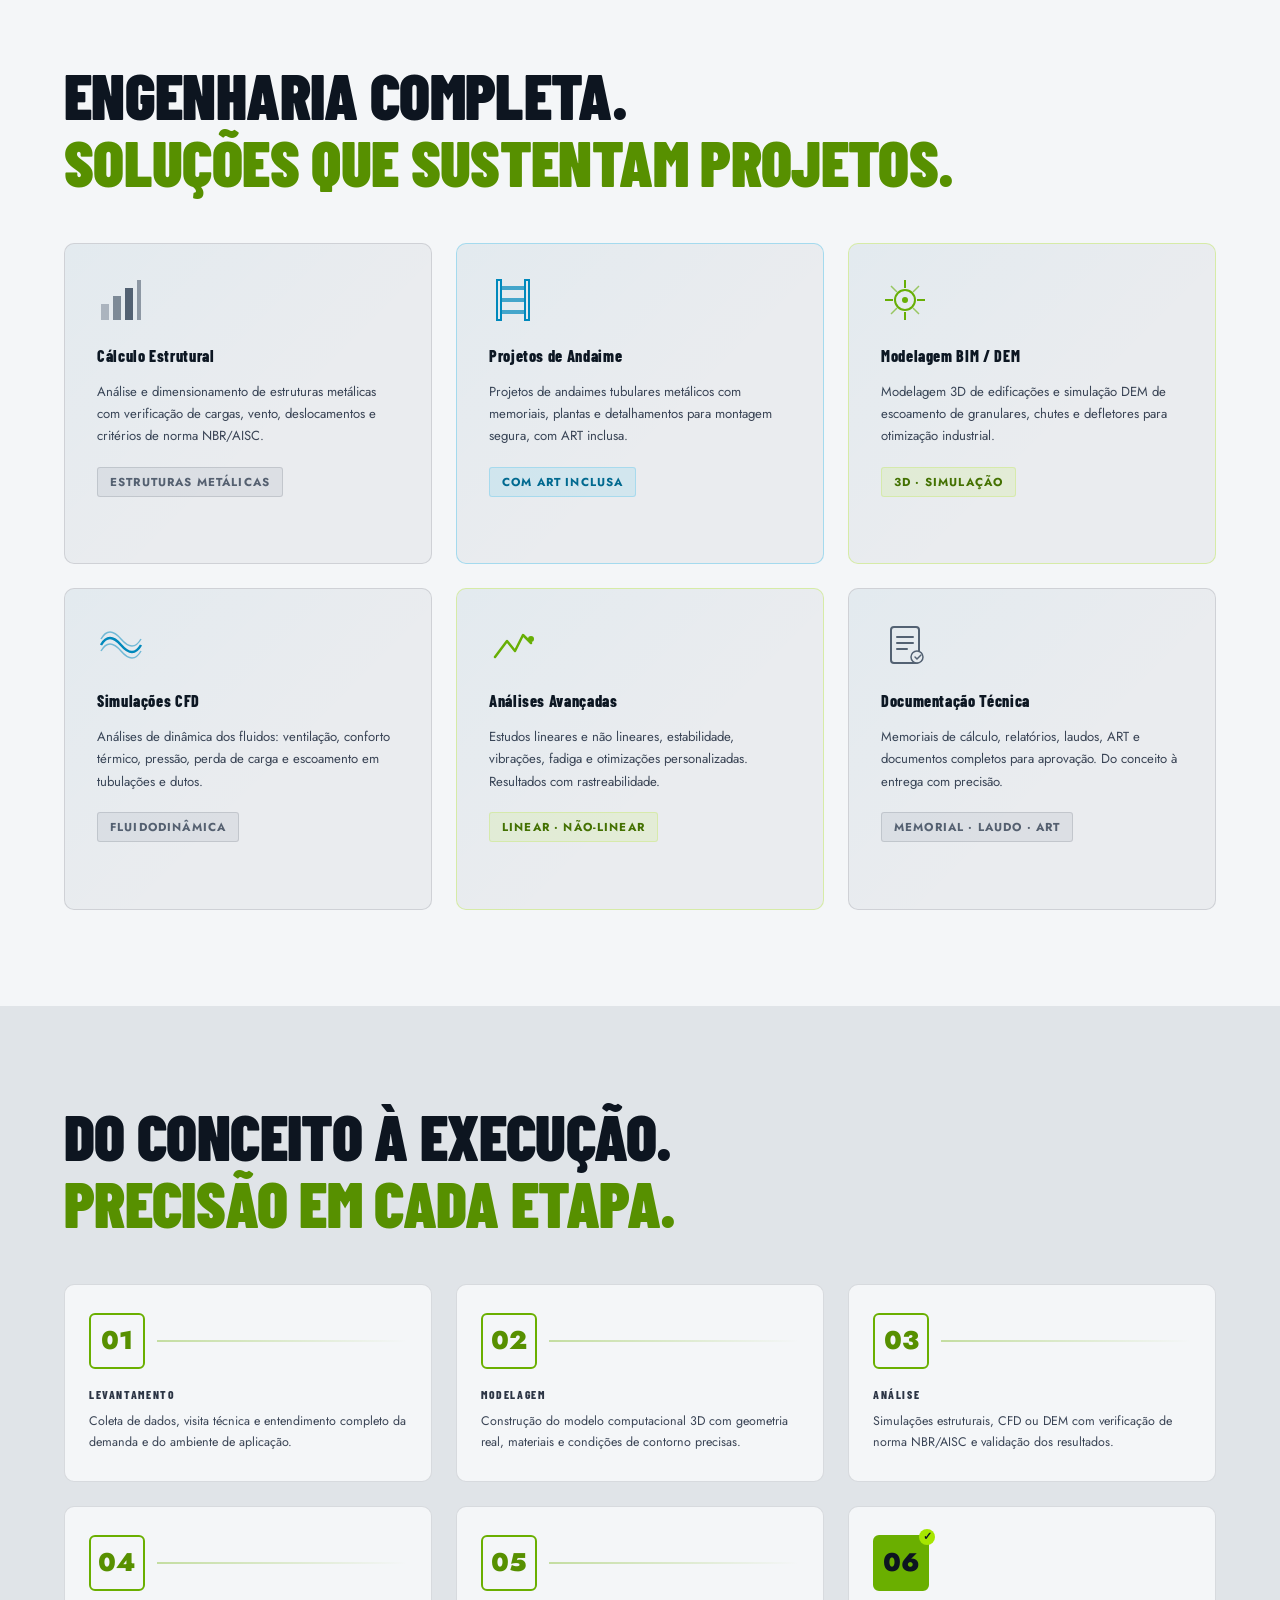
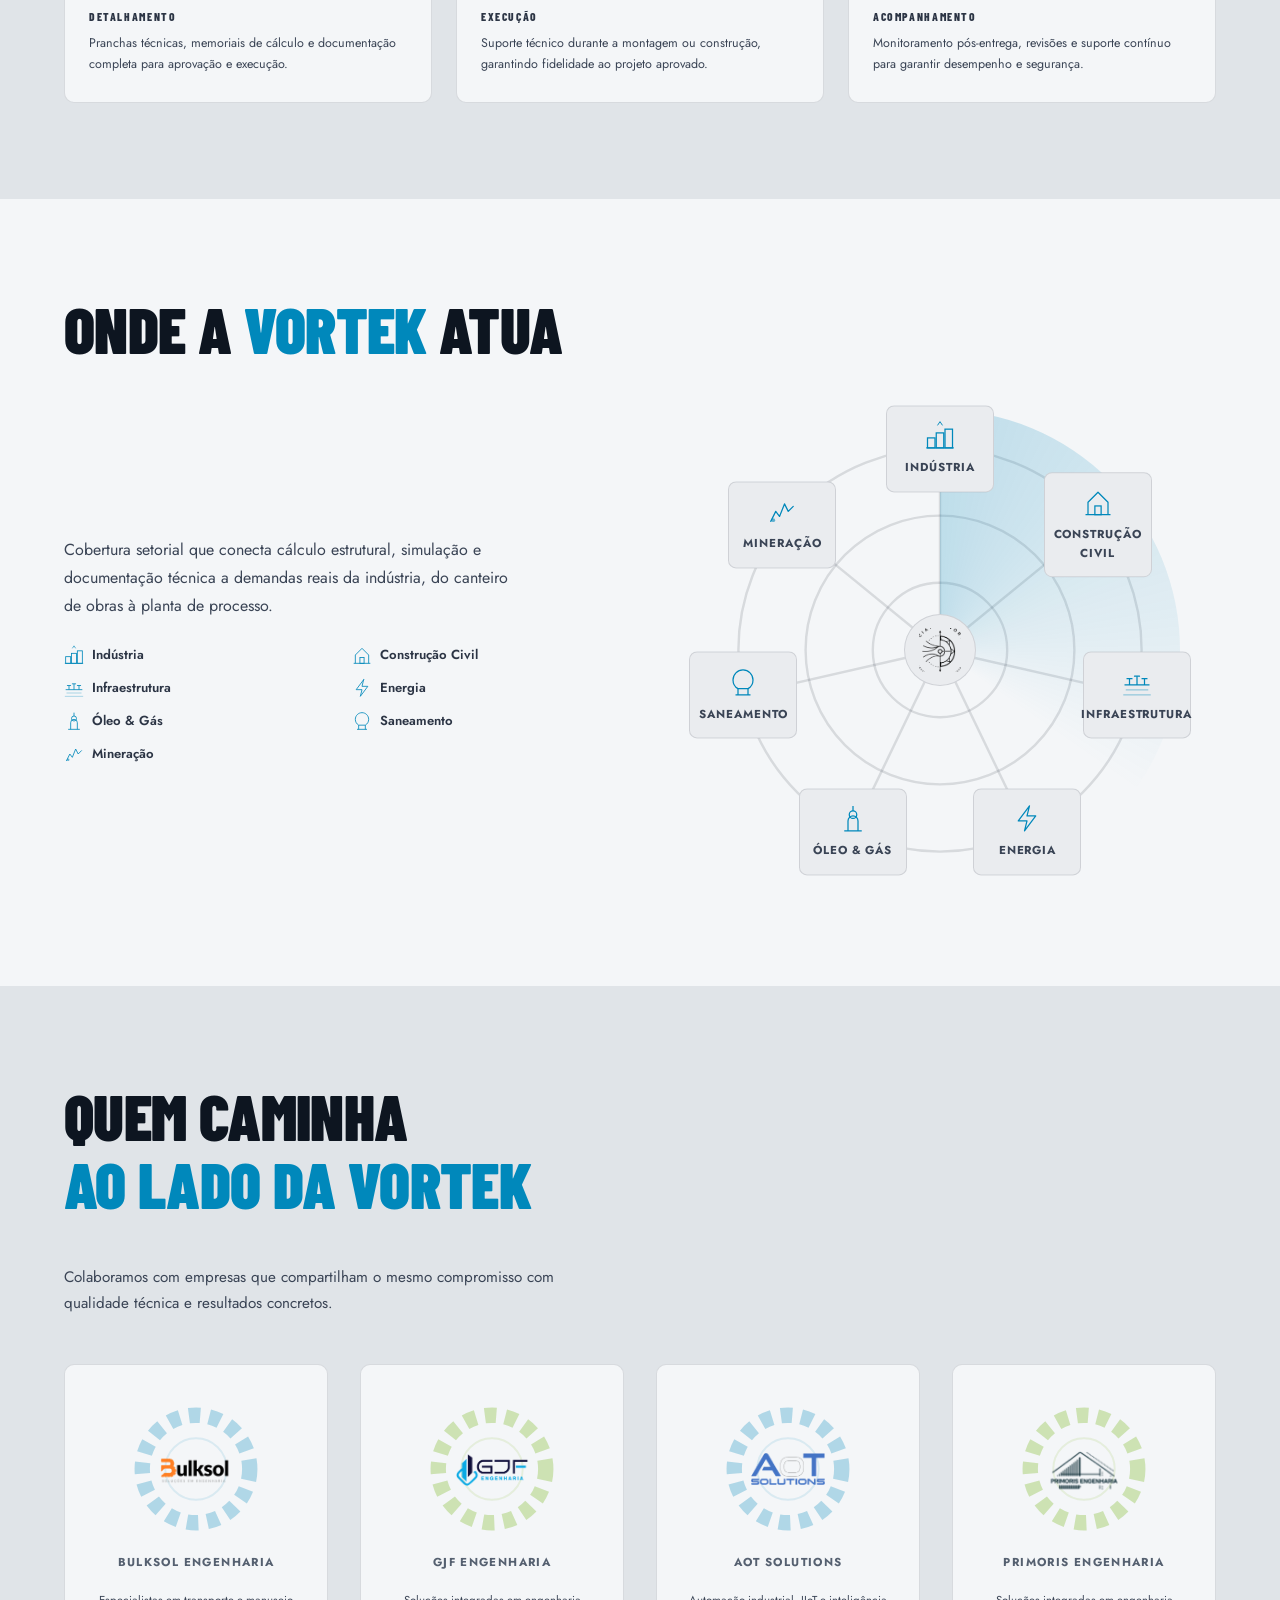
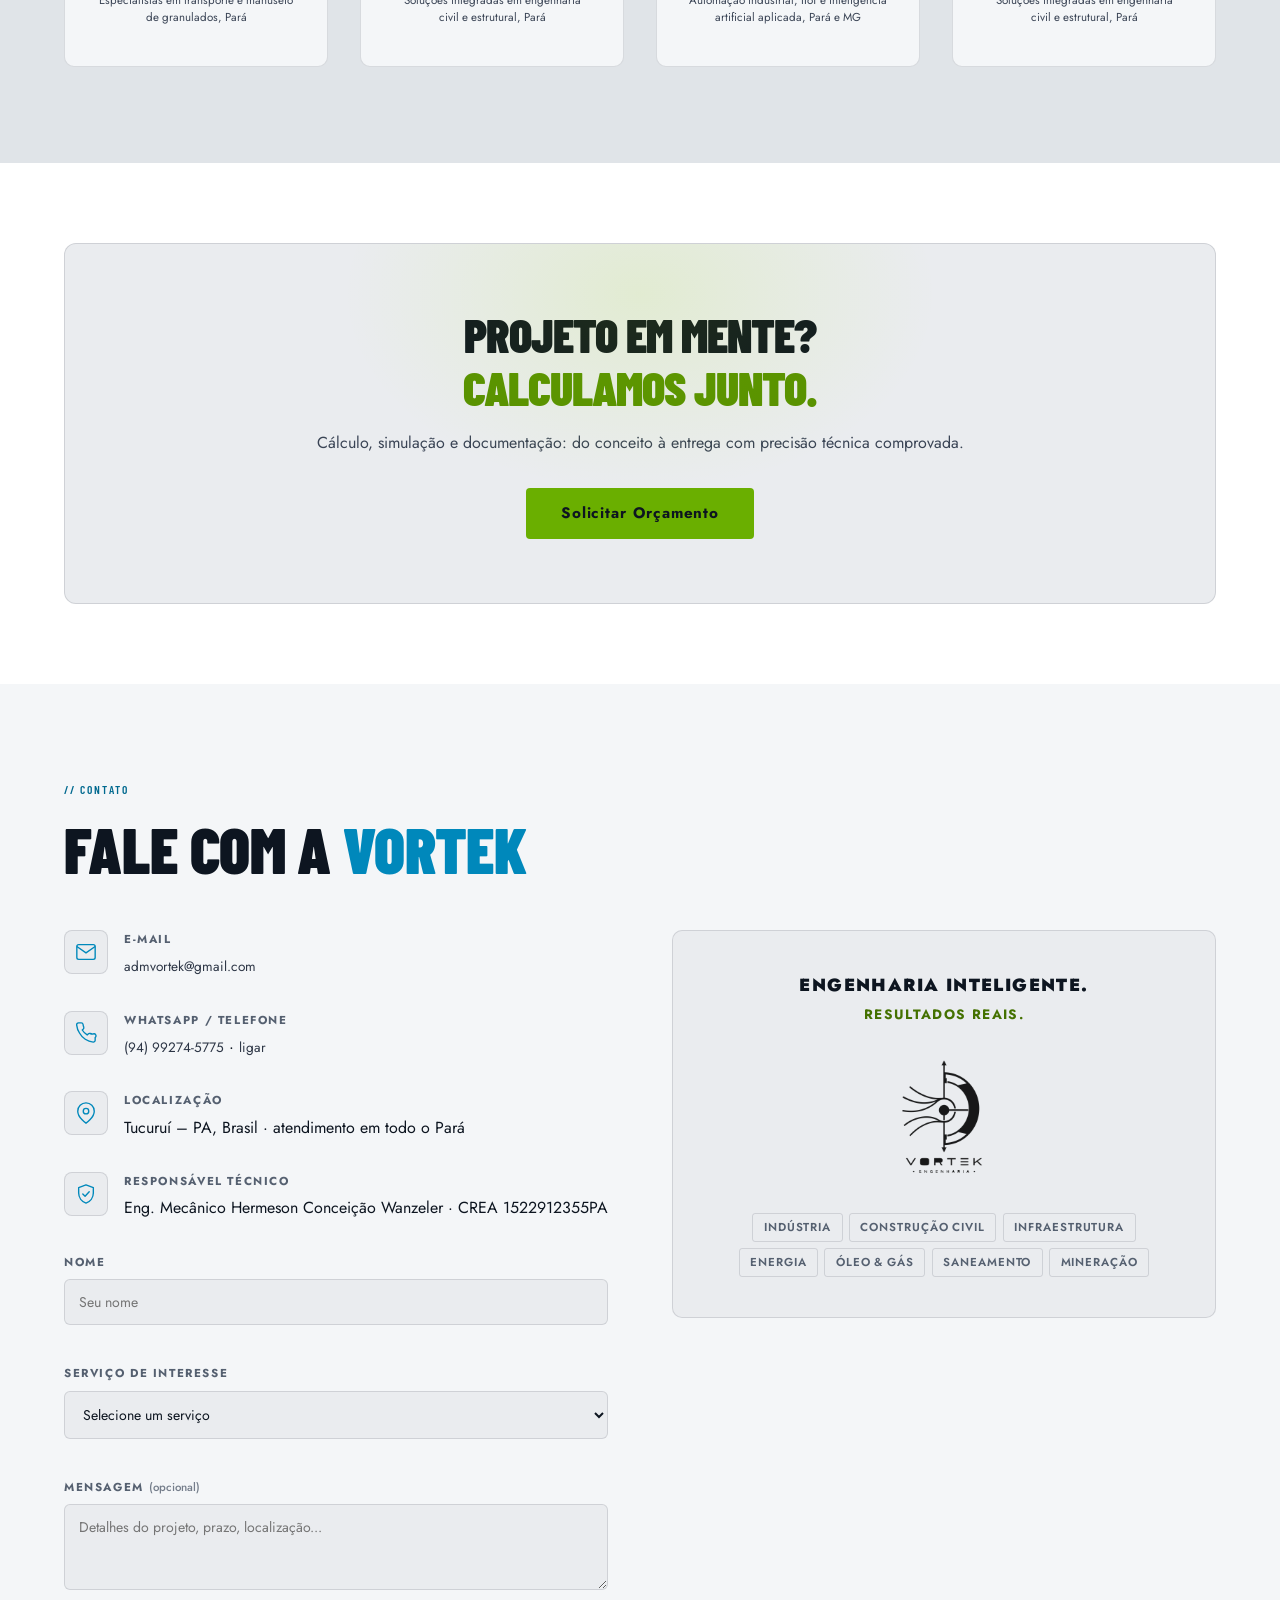
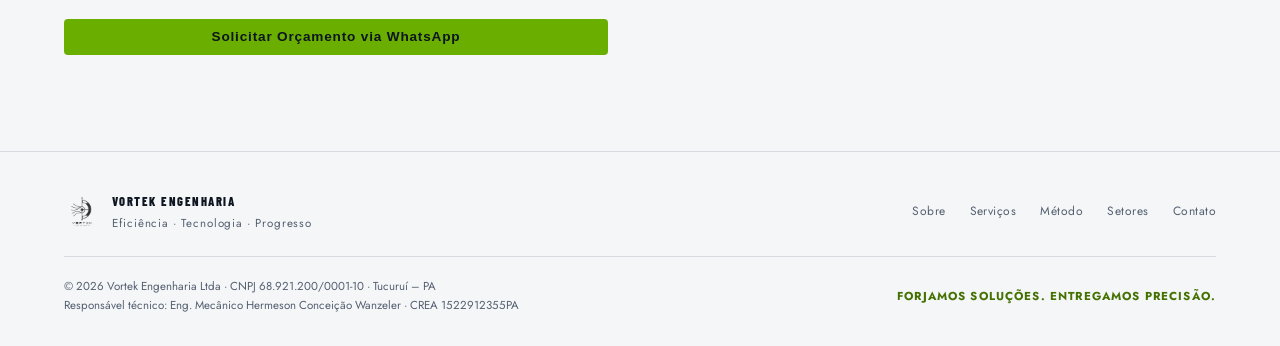
==== commit 5204ace8: "fix(a11y): contraste WCAG AA e texto mínimo de 11px - variantes de texto da marca: --cyan-ink, --lim" ====
--- a/index.html
+++ b/index.html
@@ -145,7 +145,7 @@
     <div class="hero-glow hero-glow-lime"></div>
     <div class="hero-inner">
       <h1>
-        <span class="hero-badge">// CÁLCULO ESTRUTURAL · ANDAIMES COM ART · SIMULAÇÃO CFD/DEM — TUCURUÍ-PA</span>
+        <span class="hero-badge">// CÁLCULO ESTRUTURAL · ANDAIMES COM ART · SIMULAÇÃO CFD/DEM · TUCURUÍ-PA</span>
         EFICIÊNCIA.<br />
         TECNOLOGIA<br />
         E <span class="accent-lime">PROGRESSO.</span>
@@ -175,12 +175,12 @@
           <p>A <strong>Vortek Engenharia</strong> é uma empresa especializada em engenharia de precisão, com foco em cálculo estrutural, simulação computacional e documentação técnica para indústrias que exigem rigor e confiabilidade.</p>
           <p>Atuando em Tucuruí – PA, conectamos a excelência acadêmica com a demanda industrial real, entregando projetos com rastreabilidade, normas e resultado comprovado.</p>
           <div class="sobre-diferenciais">
-            <div class="diferencial"><span class="check">✓</span> Engenharia baseada em dados</div>
-            <div class="diferencial"><span class="check">✓</span> Equipe especializada</div>
-            <div class="diferencial"><span class="check">✓</span> Tecnologia de ponta</div>
-            <div class="diferencial"><span class="check">✓</span> Foco em resultados reais</div>
-            <div class="diferencial"><span class="check">✓</span> Compromisso com a qualidade</div>
-            <div class="diferencial"><span class="check">✓</span> Decisão segura, menos retrabalho</div>
+            <div class="diferencial"><span class="check" aria-hidden="true">✓</span> Engenharia baseada em dados</div>
+            <div class="diferencial"><span class="check" aria-hidden="true">✓</span> Equipe especializada</div>
+            <div class="diferencial"><span class="check" aria-hidden="true">✓</span> Tecnologia de ponta</div>
+            <div class="diferencial"><span class="check" aria-hidden="true">✓</span> Foco em resultados reais</div>
+            <div class="diferencial"><span class="check" aria-hidden="true">✓</span> Compromisso com a qualidade</div>
+            <div class="diferencial"><span class="check" aria-hidden="true">✓</span> Decisão segura, menos retrabalho</div>
           </div>
         </div>
         <div class="sobre-stats">
@@ -476,7 +476,7 @@
             <img src="assets/img/partners/bulksol.webp" alt="BulkSol Engenharia" class="gear-logo" width="320" height="156" loading="lazy" decoding="async" />
           </div>
           <div class="parceiro-nome">BulkSol Engenharia</div>
-          <div class="parceiro-desc">Especialistas em transporte e manuseio de granulados — Pará</div>
+          <div class="parceiro-desc">Especialistas em transporte e manuseio de granulados, Pará</div>
         </div>
         <div class="parceiro-card">
           <div class="parceiro-gear">
@@ -487,7 +487,7 @@
             <img src="assets/img/partners/gjf.webp" alt="GJF Engenharia" class="gear-logo" width="320" height="146" loading="lazy" decoding="async" />
           </div>
           <div class="parceiro-nome">GJF Engenharia</div>
-          <div class="parceiro-desc">Soluções integradas em engenharia civil e estrutural — Pará</div>
+          <div class="parceiro-desc">Soluções integradas em engenharia civil e estrutural, Pará</div>
         </div>
         <div class="parceiro-card">
           <div class="parceiro-gear">
@@ -498,7 +498,7 @@
             <img src="assets/img/partners/aot.webp" alt="AoT Solutions" class="gear-logo" width="320" height="138" loading="lazy" decoding="async" />
           </div>
           <div class="parceiro-nome">AoT Solutions</div>
-          <div class="parceiro-desc">Automação industrial, IIoT e inteligência artificial aplicada — Pará / MG</div>
+          <div class="parceiro-desc">Automação industrial, IIoT e inteligência artificial aplicada, Pará e MG</div>
         </div>
         <div class="parceiro-card">
           <div class="parceiro-gear">
@@ -509,7 +509,7 @@
             <img src="assets/img/partners/primoris.webp" alt="Primoris Engenharia" class="gear-logo" width="320" height="213" loading="lazy" decoding="async" />
           </div>
           <div class="parceiro-nome">Primoris Engenharia</div>
-          <div class="parceiro-desc">Soluções integradas em engenharia civil e estrutural — Pará</div>
+          <div class="parceiro-desc">Soluções integradas em engenharia civil e estrutural, Pará</div>
         </div>
       </div>
     </div>
@@ -521,7 +521,7 @@
       <div class="cta-inner">
         <div class="cta-glow"></div>
         <h2>PROJETO EM MENTE?<br /><span class="accent-lime">CALCULAMOS JUNTO.</span></h2>
-        <p>Cálculo, simulação, documentação — do conceito à entrega com precisão técnica comprovada.</p>
+        <p>Cálculo, simulação e documentação: do conceito à entrega com precisão técnica comprovada.</p>
         <a href="#contato" class="btn btn-primary btn-lg">Solicitar Orçamento</a>
       </div>
     </div>
--- a/assets/style.css
+++ b/assets/style.css
@@ -12,6 +12,12 @@
   --cyan-2:   #00AEEB;
   --lime:     #6AAF00;
   --lime-2:   #A6E600;
+  /* Variantes de texto: cyan/lime puros ficam para preenchimentos, bordas e ícones */
+  --cyan-ink:     #00698F;  /* texto pequeno: >=4.5:1 em todos os fundos claros */
+  --lime-ink:     #447100;  /* texto pequeno: >=4.5:1 */
+  --lime-display: #579000;  /* texto grande (h1/h2/números): >=3:1 */
+  --cyan-deep:    #0077A3;  /* fundo de botão com texto branco: 5.0:1 */
+  --cyan-deep-2:  #006A91;  /* hover: 6.0:1 */
   --amber:    #D4890A;
   --grid:     rgba(13,21,32,.06);
   --line:     rgba(13,21,32,.12);
@@ -49,14 +55,14 @@
 
 /* ===== UTILITIES ===== */
 .accent-cyan  { color: var(--cyan); }
-.accent-lime  { color: var(--lime); }
+.accent-lime  { color: var(--lime-display); }
 .accent-amber { color: var(--amber); }
 .container { max-width: 1200px; margin: 0 auto; padding: 0 24px; }
 .section-label {
   font-size: .72rem;
   font-weight: 600;
   letter-spacing: .18em;
-  color: var(--cyan);
+  color: var(--cyan-ink);
   margin-bottom: 1rem;
   text-transform: uppercase;
 }
@@ -91,7 +97,7 @@
   flex-shrink: 0;
 }
 .nav-logo img { width: 40px; height: 40px; object-fit: contain; }
-.nav-logo em { color: var(--cyan); font-style: normal; }
+.nav-logo em { color: var(--cyan-ink); font-style: normal; }
 .nav-links {
   display: flex;
   list-style: none;
@@ -107,14 +113,14 @@
 }
 .nav-links a:hover { color: var(--white); }
 .nav-cta {
-  background: var(--cyan) !important;
+  background: var(--cyan-deep) !important;
   color: var(--black) !important;
   padding: .45rem 1.2rem;
   border-radius: 4px;
   font-weight: 700 !important;
   transition: background .2s !important;
 }
-.nav-cta:hover { background: var(--cyan-2) !important; }
+.nav-cta:hover { background: var(--cyan-deep-2) !important; }
 .nav-burger {
   display: none;
   flex-direction: column;
@@ -142,7 +148,7 @@
 .nav-mobile {
   display: flex;
   flex-direction: column;
-  border-top: 1px solid var(--line);
+  border-top: 1px solid transparent;
   gap: 1rem;
   overflow: hidden;
   opacity: 0;
@@ -163,6 +169,7 @@
   opacity: 1;
   max-height: 320px;
   padding: 1rem 24px 1.5rem;
+  border-top-color: var(--line);
   pointer-events: auto;
 }
 
@@ -182,7 +189,7 @@
 }
 .btn-primary {
   background: var(--lime);
-  color: var(--black);
+  color: var(--white);
 }
 .btn-primary:hover { background: var(--lime-2); transform: translateY(-1px); }
 .btn-outline {
@@ -253,7 +260,7 @@
   font-size: .72rem;
   font-weight: 600;
   letter-spacing: .18em;
-  color: var(--cyan);
+  color: var(--cyan-ink);
   margin-bottom: 1.5rem;
 }
 #hero h1 {
@@ -339,13 +346,15 @@
   position: absolute;
   bottom: -3px;
   left: 0;
-  width: 0;
+  width: 100%;
   height: 1.5px;
   background: var(--cyan);
-  transition: width 0.28s var(--ease-out-expo);
+  transform: scaleX(0);
+  transform-origin: left;
+  transition: transform 0.28s var(--ease-out-expo);
 }
 .nav-links a:hover::after,
-.nav-links a.active::after { width: 100%; }
+.nav-links a.active::after { transform: scaleX(1); }
 
 /* ===== DELIGHT — card scan line on hover ===== */
 .servico-card::after {
@@ -399,7 +408,7 @@
   gap: .5rem;
   color: var(--aluminum);
 }
-.check { color: var(--lime); font-weight: 700; }
+.check { color: var(--lime-display); font-weight: 700; }
 .sobre-stats {
   display: grid;
   grid-template-columns: 1fr 1fr;
@@ -474,7 +483,7 @@
 }
 .servico-tag {
   display: inline-block;
-  font-size: .68rem;
+  font-size: .72rem;
   font-weight: 700;
   letter-spacing: .1em;
   text-transform: uppercase;
@@ -484,8 +493,8 @@
   color: var(--steel);
   border: 1px solid var(--line);
 }
-.tag-cyan { background: rgba(0,174,235,.1); color: var(--cyan); border-color: rgba(0,174,235,.2); }
-.tag-lime { background: rgba(166,230,0,.1); color: var(--lime); border-color: rgba(166,230,0,.2); }
+.tag-cyan { background: rgba(0,174,235,.1); color: var(--cyan-ink); border-color: rgba(0,174,235,.2); }
+.tag-lime { background: rgba(166,230,0,.1); color: var(--lime-ink); border-color: rgba(166,230,0,.2); }
 
 .servico-card { cursor: pointer; }
 .servico-card:focus-visible { outline: 2px solid var(--cyan); outline-offset: 3px; }
@@ -498,7 +507,7 @@
   font-weight: 700;
   letter-spacing: .06em;
   text-transform: uppercase;
-  color: var(--cyan);
+  color: var(--cyan-ink);
   opacity: 0;
   transform: translateX(-4px);
   transition: opacity .25s var(--ease-out-quart), transform .25s var(--ease-out-quart);
@@ -622,7 +631,7 @@
 .step-num {
   font-size: 1.6rem;
   font-weight: 900;
-  color: var(--lime);
+  color: var(--lime-display);
   line-height: 1;
   border: 2px solid var(--lime);
   width: 56px; height: 56px;
@@ -634,17 +643,17 @@
 }
 .step-num-final {
   background: var(--lime);
-  color: var(--black);
+  color: var(--white);
   position: relative;
 }
 .step-num-final::after {
   content: '✓';
   position: absolute;
   top: -8px; right: -8px;
-  font-size: .6rem;
+  font-size: .7rem;
   font-weight: 900;
   background: var(--lime-2);
-  color: var(--black);
+  color: var(--white);
   width: 16px; height: 16px;
   border-radius: 50%;
   display: flex;
@@ -772,7 +781,7 @@
   color: var(--cyan);
 }
 .setor-item span {
-  font-size: .68rem;
+  font-size: .72rem;
   font-weight: 700;
   letter-spacing: .08em;
   color: var(--muted);
@@ -920,7 +929,7 @@
 }
 .contato-icon svg { width: 100%; height: 100%; }
 .contato-label {
-  font-size: .65rem;
+  font-size: .72rem;
   font-weight: 700;
   letter-spacing: .14em;
   color: var(--steel);
@@ -931,13 +940,13 @@
   color: var(--aluminum);
   transition: color .2s;
 }
-.contato-item a:hover { color: var(--cyan); }
+.contato-item a:hover { color: var(--cyan-ink); }
 .contato-sep { color: var(--steel); }
 .contato-form { margin-top: 1.5rem; }
 .form-field { margin-bottom: 1.3rem; position: relative; }
 .form-field label {
   display: block;
-  font-size: .65rem;
+  font-size: .72rem;
   font-weight: 700;
   letter-spacing: .14em;
   text-transform: uppercase;
@@ -1048,7 +1057,7 @@
   justify-content: center;
 }
 .contato-tags span {
-  font-size: .65rem;
+  font-size: .72rem;
   font-weight: 600;
   letter-spacing: .08em;
   padding: .25rem .65rem;
@@ -1084,7 +1093,7 @@
   letter-spacing: .12em;
 }
 .footer-tagline {
-  font-size: .65rem;
+  font-size: .72rem;
   color: var(--steel);
   letter-spacing: .08em;
   margin-top: .15rem;
@@ -1115,8 +1124,10 @@
 .footer-slogan {
   font-weight: 700;
   letter-spacing: .1em;
-  font-size: .7rem;
-}
+  font-size: .72rem;
+}
+.footer-slogan.accent-lime,
+.contato-card-sub.accent-lime { color: var(--lime-ink); }
 
 /* ===== CFD CANVAS ===== */
 #cfd-canvas {
@@ -1159,7 +1170,7 @@
   .setores-radar { width: 88vw; }
   .setores-legend { grid-template-columns: 1fr; }
   .setor-item { width: 78px; padding: .55rem .4rem; }
-  .setor-item span { font-size: .58rem; }
+  .setor-item span { font-size: .69rem; letter-spacing: .02em; }
   .sobre-diferenciais { grid-template-columns: 1fr; }
   section { padding: 4rem 0; }
 }
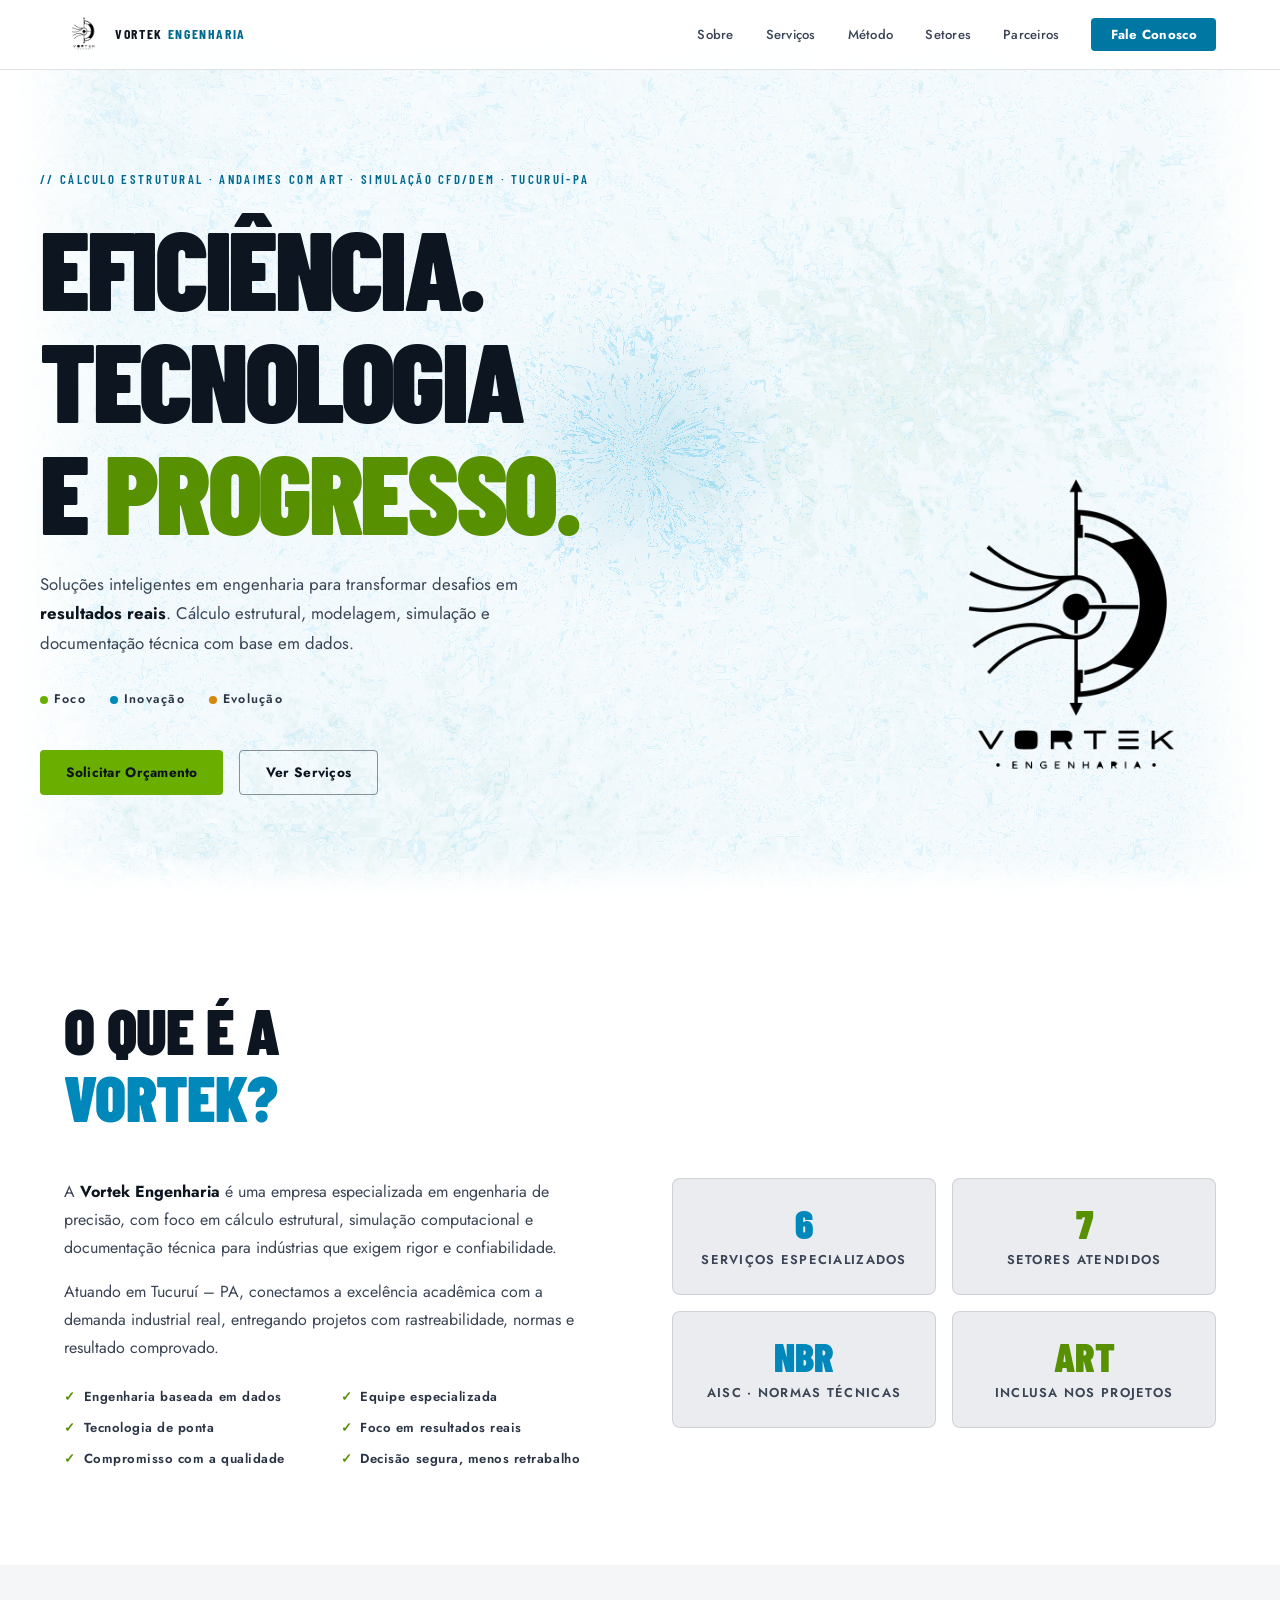
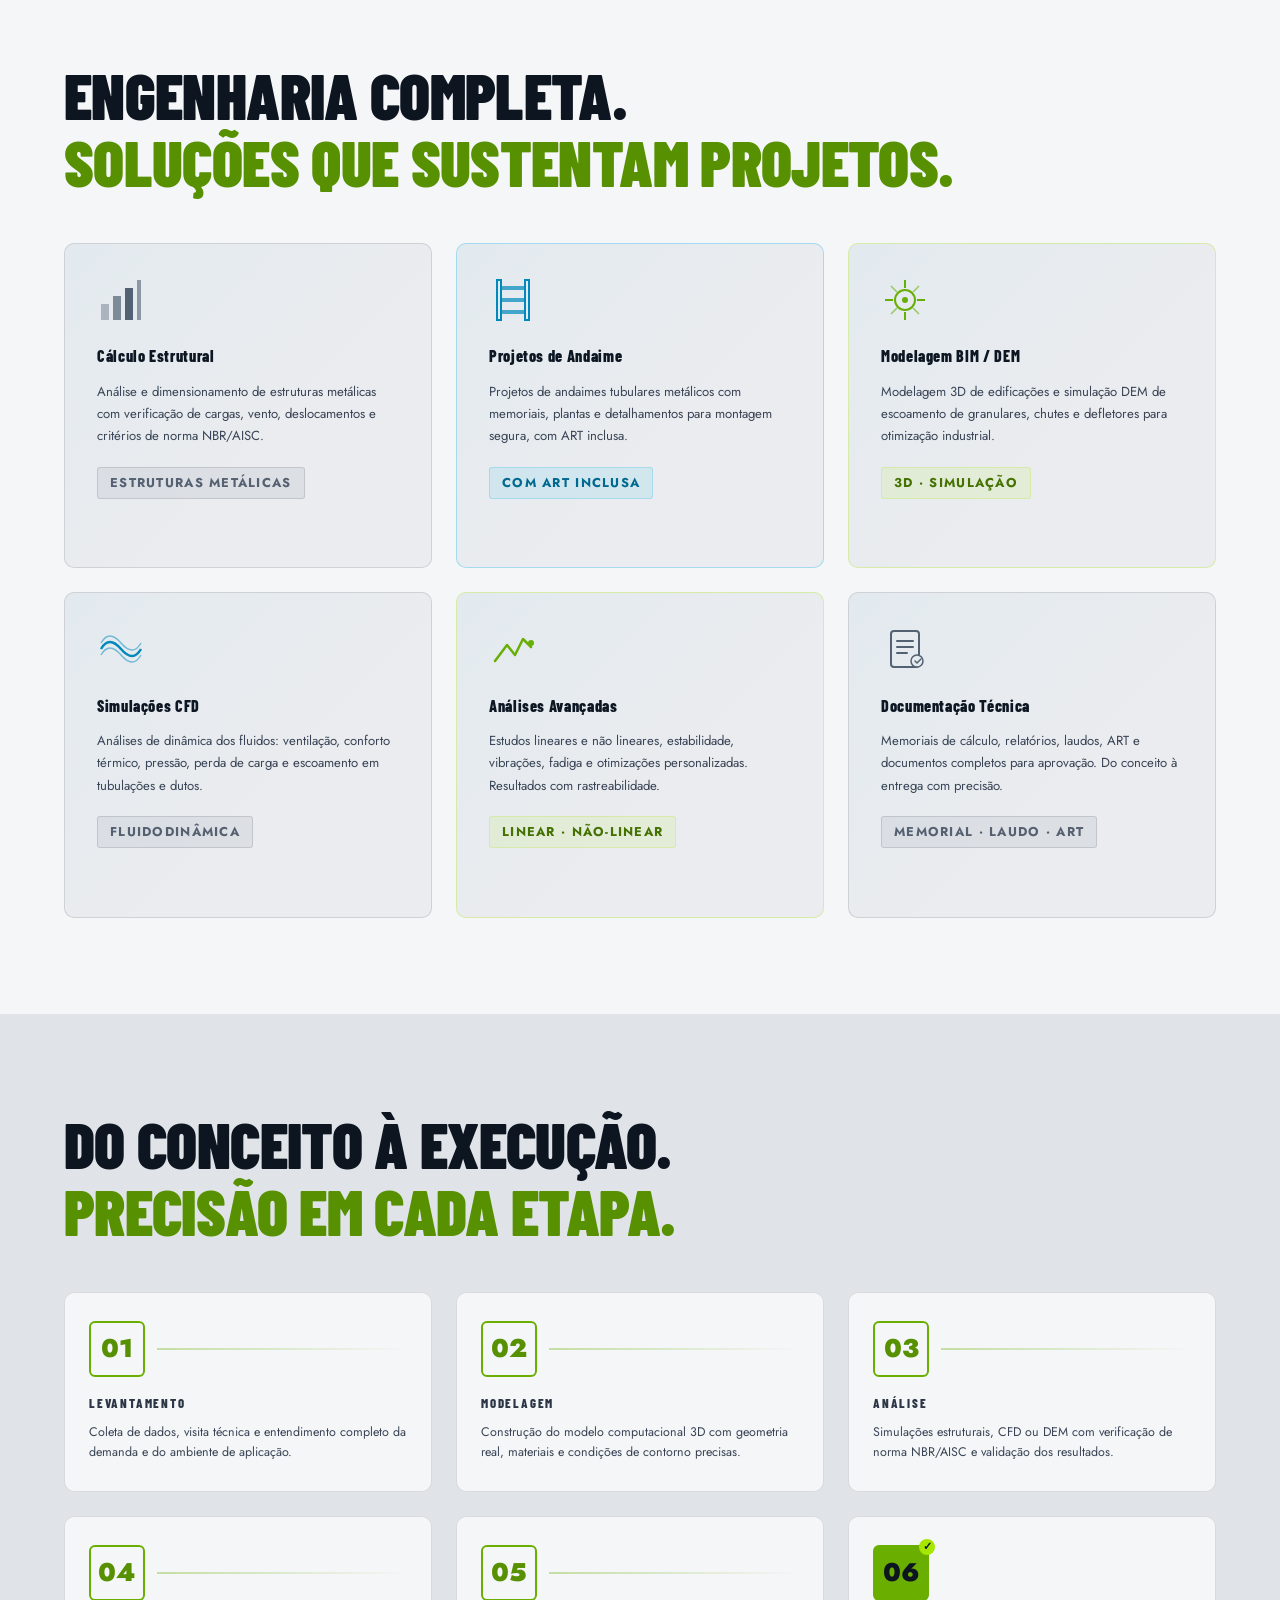
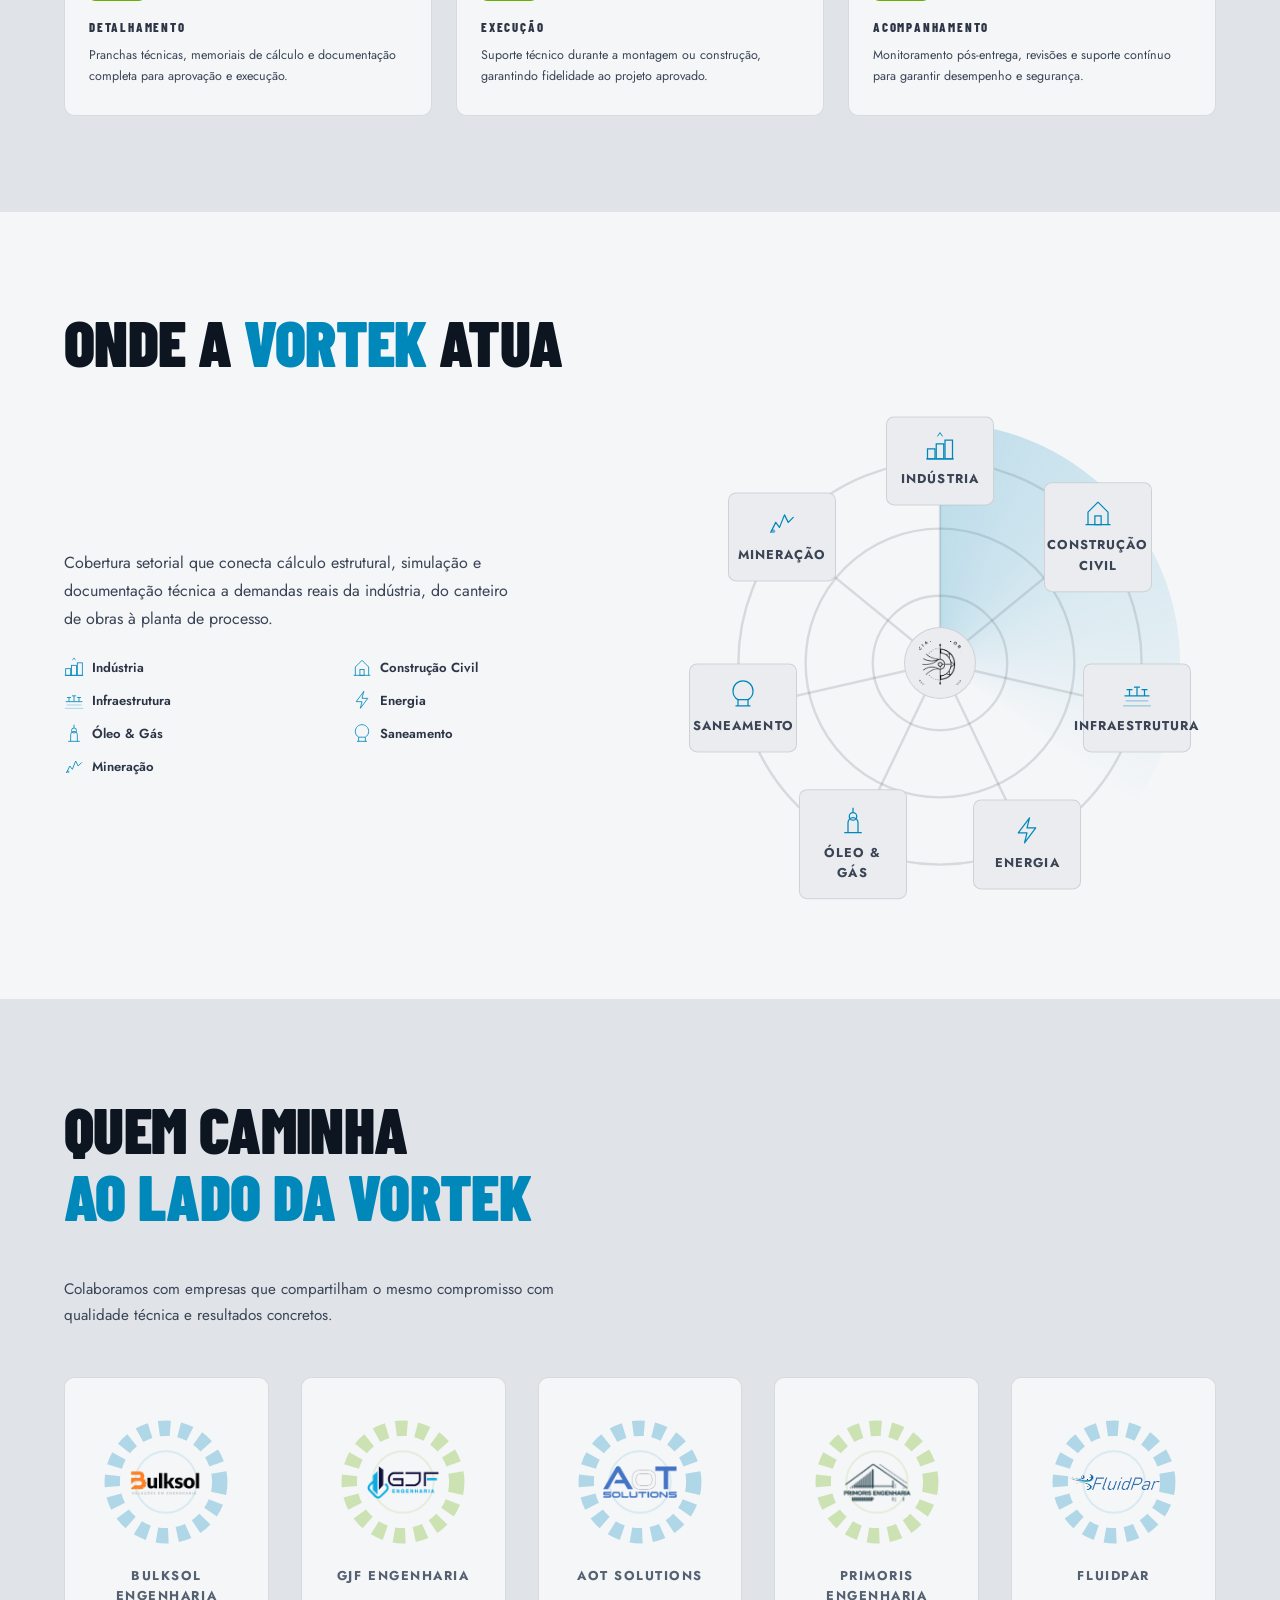
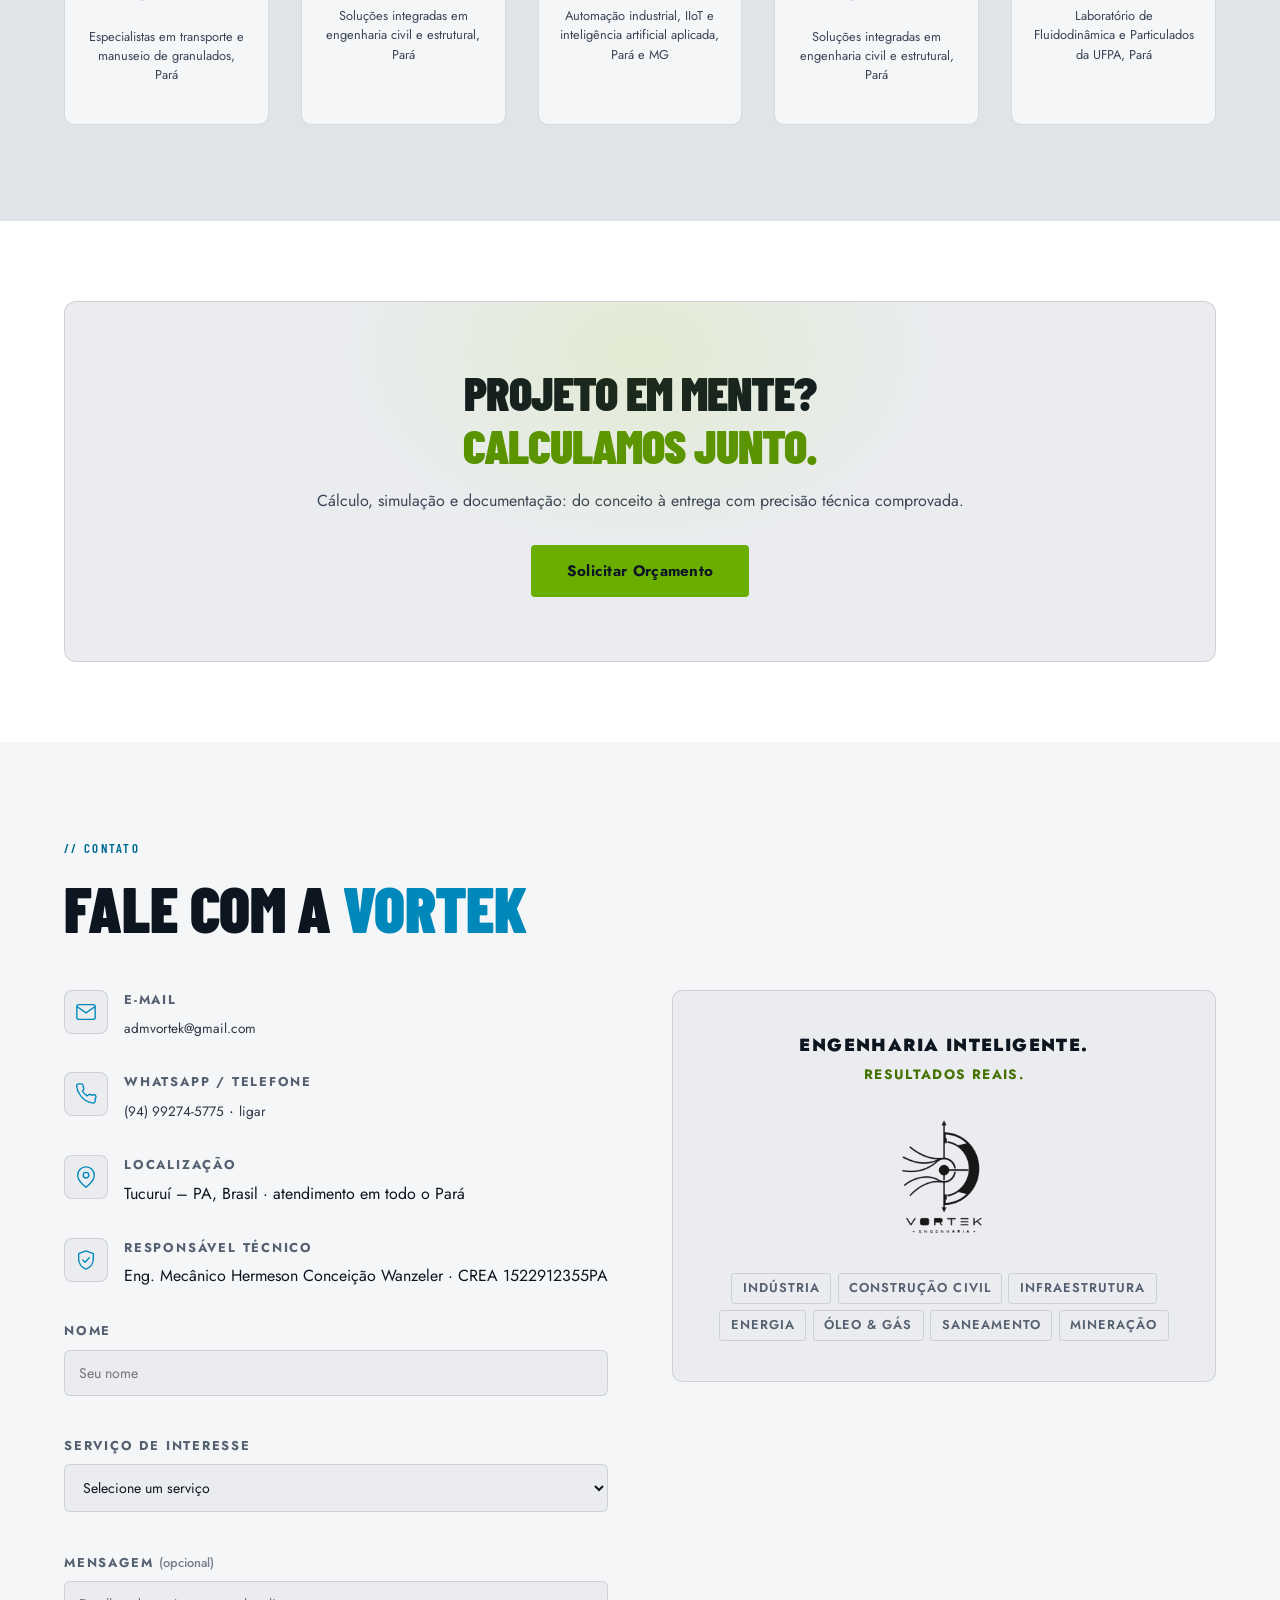
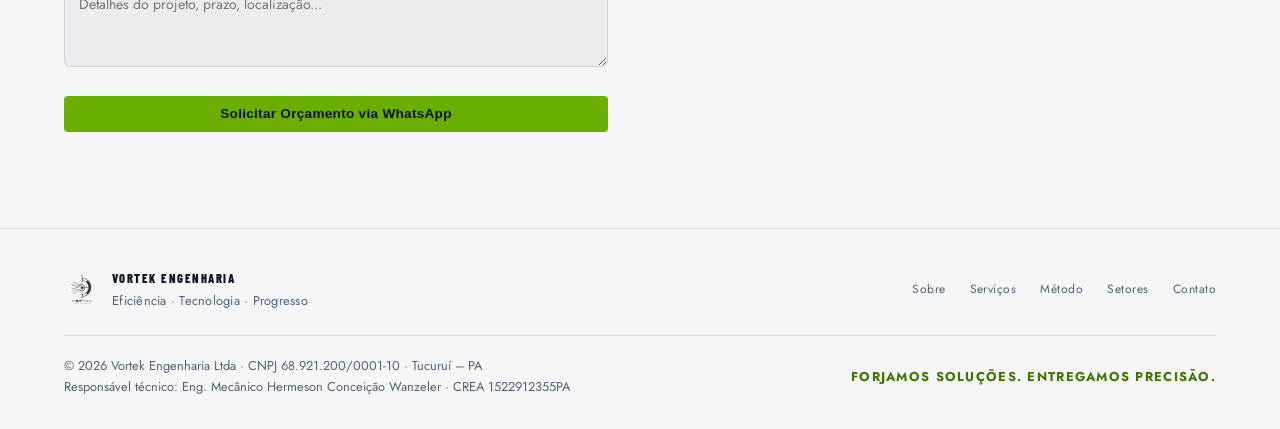
==== commit c89bc310: "feat: adiciona FluidPar como empresa parceira - Logo do FluidPar (Laboratório de Fluidodinâmica e Pa" ====
--- a/index.html
+++ b/index.html
@@ -511,6 +511,17 @@
           <div class="parceiro-nome">Primoris Engenharia</div>
           <div class="parceiro-desc">Soluções integradas em engenharia civil e estrutural, Pará</div>
         </div>
+        <div class="parceiro-card">
+          <div class="parceiro-gear">
+            <svg class="gear-ring gear-cyan" viewBox="0 0 100 100" aria-hidden="true">
+              <circle cx="50" cy="50" r="42" fill="none" stroke="currentColor" stroke-width="12" stroke-dasharray="9 7"/>
+              <circle cx="50" cy="50" r="24" fill="none" stroke="currentColor" stroke-width="1.5" opacity=".4"/>
+            </svg>
+            <img src="assets/img/partners/fluidpar.webp" alt="FluidPar — Laboratório de Fluidodinâmica e Particulados" class="gear-logo gear-logo--wide" width="320" height="57" loading="lazy" decoding="async" />
+          </div>
+          <div class="parceiro-nome">FluidPar</div>
+          <div class="parceiro-desc">Laboratório de Fluidodinâmica e Particulados da UFPA, Pará</div>
+        </div>
       </div>
     </div>
   </section>
--- a/assets/style.css
+++ b/assets/style.css
@@ -59,7 +59,7 @@
 .accent-amber { color: var(--amber); }
 .container { max-width: 1200px; margin: 0 auto; padding: 0 24px; }
 .section-label {
-  font-size: .72rem;
+  font-size: .8rem;
   font-weight: 600;
   letter-spacing: .18em;
   color: var(--cyan-ink);
@@ -107,7 +107,7 @@
 .nav-links a {
   font-size: .82rem;
   font-weight: 500;
-  letter-spacing: .06em;
+  letter-spacing: .02em;
   color: var(--muted);
   transition: color .2s;
 }
@@ -182,7 +182,7 @@
   border-radius: 4px;
   font-size: .85rem;
   font-weight: 700;
-  letter-spacing: .06em;
+  letter-spacing: .02em;
   cursor: pointer;
   transition: .2s;
   border: none;
@@ -257,7 +257,7 @@
   width: 100%;
 }
 .hero-badge {
-  font-size: .72rem;
+  font-size: .8rem;
   font-weight: 600;
   letter-spacing: .18em;
   color: var(--cyan-ink);
@@ -430,7 +430,7 @@
   margin-bottom: .4rem;
 }
 .stat-label {
-  font-size: .72rem;
+  font-size: .8rem;
   font-weight: 600;
   letter-spacing: .1em;
   color: var(--muted);
@@ -483,7 +483,7 @@
 }
 .servico-tag {
   display: inline-block;
-  font-size: .72rem;
+  font-size: .8rem;
   font-weight: 700;
   letter-spacing: .1em;
   text-transform: uppercase;
@@ -503,9 +503,9 @@
   align-items: center;
   gap: .4rem;
   margin-top: 1rem;
-  font-size: .72rem;
+  font-size: .8rem;
   font-weight: 700;
-  letter-spacing: .06em;
+  letter-spacing: .02em;
   text-transform: uppercase;
   color: var(--cyan-ink);
   opacity: 0;
@@ -669,7 +669,7 @@
 }
 .step-body { display: flex; flex-direction: column; gap: .5rem; }
 .step-label {
-  font-size: .72rem;
+  font-size: .8rem;
   font-weight: 800;
   letter-spacing: .14em;
   color: var(--aluminum);
@@ -781,7 +781,7 @@
   color: var(--cyan);
 }
 .setor-item span {
-  font-size: .72rem;
+  font-size: .8rem;
   font-weight: 700;
   letter-spacing: .08em;
   color: var(--muted);
@@ -798,19 +798,15 @@
   line-height: 1.7;
 }
 .parceiros-grid {
-  display: flex;
+  display: grid;
+  grid-template-columns: repeat(auto-fit, minmax(190px, 1fr));
   gap: 2rem;
-  flex-wrap: wrap;
-  align-items: center;
 }
 .parceiro-card {
-  flex: 1;
-  min-width: 220px;
-  max-width: 320px;
   background: var(--carbon);
   border: 1px solid var(--line);
   border-radius: 10px;
-  padding: 2.5rem 2rem;
+  padding: 2.5rem 1.25rem;
   display: flex;
   flex-direction: column;
   align-items: center;
@@ -846,16 +842,19 @@
   max-height: 56px;
   object-fit: contain;
 }
+/* logo muito horizontal: ocupa até a borda interna da engrenagem */
+.gear-logo--wide { width: 72%; }
 .parceiro-card:hover .gear-ring { animation-duration: 6s; }
 .parceiro-nome {
-  font-size: .72rem;
+  font-size: .8rem;
   font-weight: 700;
   letter-spacing: .12em;
   color: var(--steel);
   text-transform: uppercase;
+  text-align: center;
 }
 .parceiro-desc {
-  font-size: .72rem;
+  font-size: .8rem;
   color: var(--muted);
   text-align: center;
   line-height: 1.5;
@@ -929,7 +928,7 @@
 }
 .contato-icon svg { width: 100%; height: 100%; }
 .contato-label {
-  font-size: .72rem;
+  font-size: .8rem;
   font-weight: 700;
   letter-spacing: .14em;
   color: var(--steel);
@@ -946,7 +945,7 @@
 .form-field { margin-bottom: 1.3rem; position: relative; }
 .form-field label {
   display: block;
-  font-size: .72rem;
+  font-size: .8rem;
   font-weight: 700;
   letter-spacing: .14em;
   text-transform: uppercase;
@@ -987,7 +986,7 @@
 }
 .field-msg {
   display: block;
-  font-size: .72rem;
+  font-size: .8rem;
   min-height: 1.1em;
   margin-top: .35rem;
   color: #C0392B;
@@ -1057,7 +1056,7 @@
   justify-content: center;
 }
 .contato-tags span {
-  font-size: .72rem;
+  font-size: .8rem;
   font-weight: 600;
   letter-spacing: .08em;
   padding: .25rem .65rem;
@@ -1093,9 +1092,9 @@
   letter-spacing: .12em;
 }
 .footer-tagline {
-  font-size: .72rem;
+  font-size: .8rem;
   color: var(--steel);
-  letter-spacing: .08em;
+  letter-spacing: .02em;
   margin-top: .15rem;
 }
 .footer-nav {
@@ -1116,7 +1115,7 @@
   align-items: center;
   padding-top: 1.25rem;
   border-top: 1px solid var(--line);
-  font-size: .72rem;
+  font-size: .8rem;
   color: var(--steel);
   flex-wrap: wrap;
   gap: .5rem;
@@ -1124,7 +1123,7 @@
 .footer-slogan {
   font-weight: 700;
   letter-spacing: .1em;
-  font-size: .72rem;
+  font-size: .8rem;
 }
 .footer-slogan.accent-lime,
 .contato-card-sub.accent-lime { color: var(--lime-ink); }
@@ -1169,8 +1168,8 @@
   .metodo-grid { grid-template-columns: 1fr 1fr; }
   .setores-radar { width: 88vw; }
   .setores-legend { grid-template-columns: 1fr; }
-  .setor-item { width: 78px; padding: .55rem .4rem; }
-  .setor-item span { font-size: .69rem; letter-spacing: .02em; }
+  .setor-item { width: 90px; padding: .55rem .3rem; }
+  .setor-item span { font-size: .75rem; letter-spacing: 0; }
   .sobre-diferenciais { grid-template-columns: 1fr; }
   section { padding: 4rem 0; }
 }
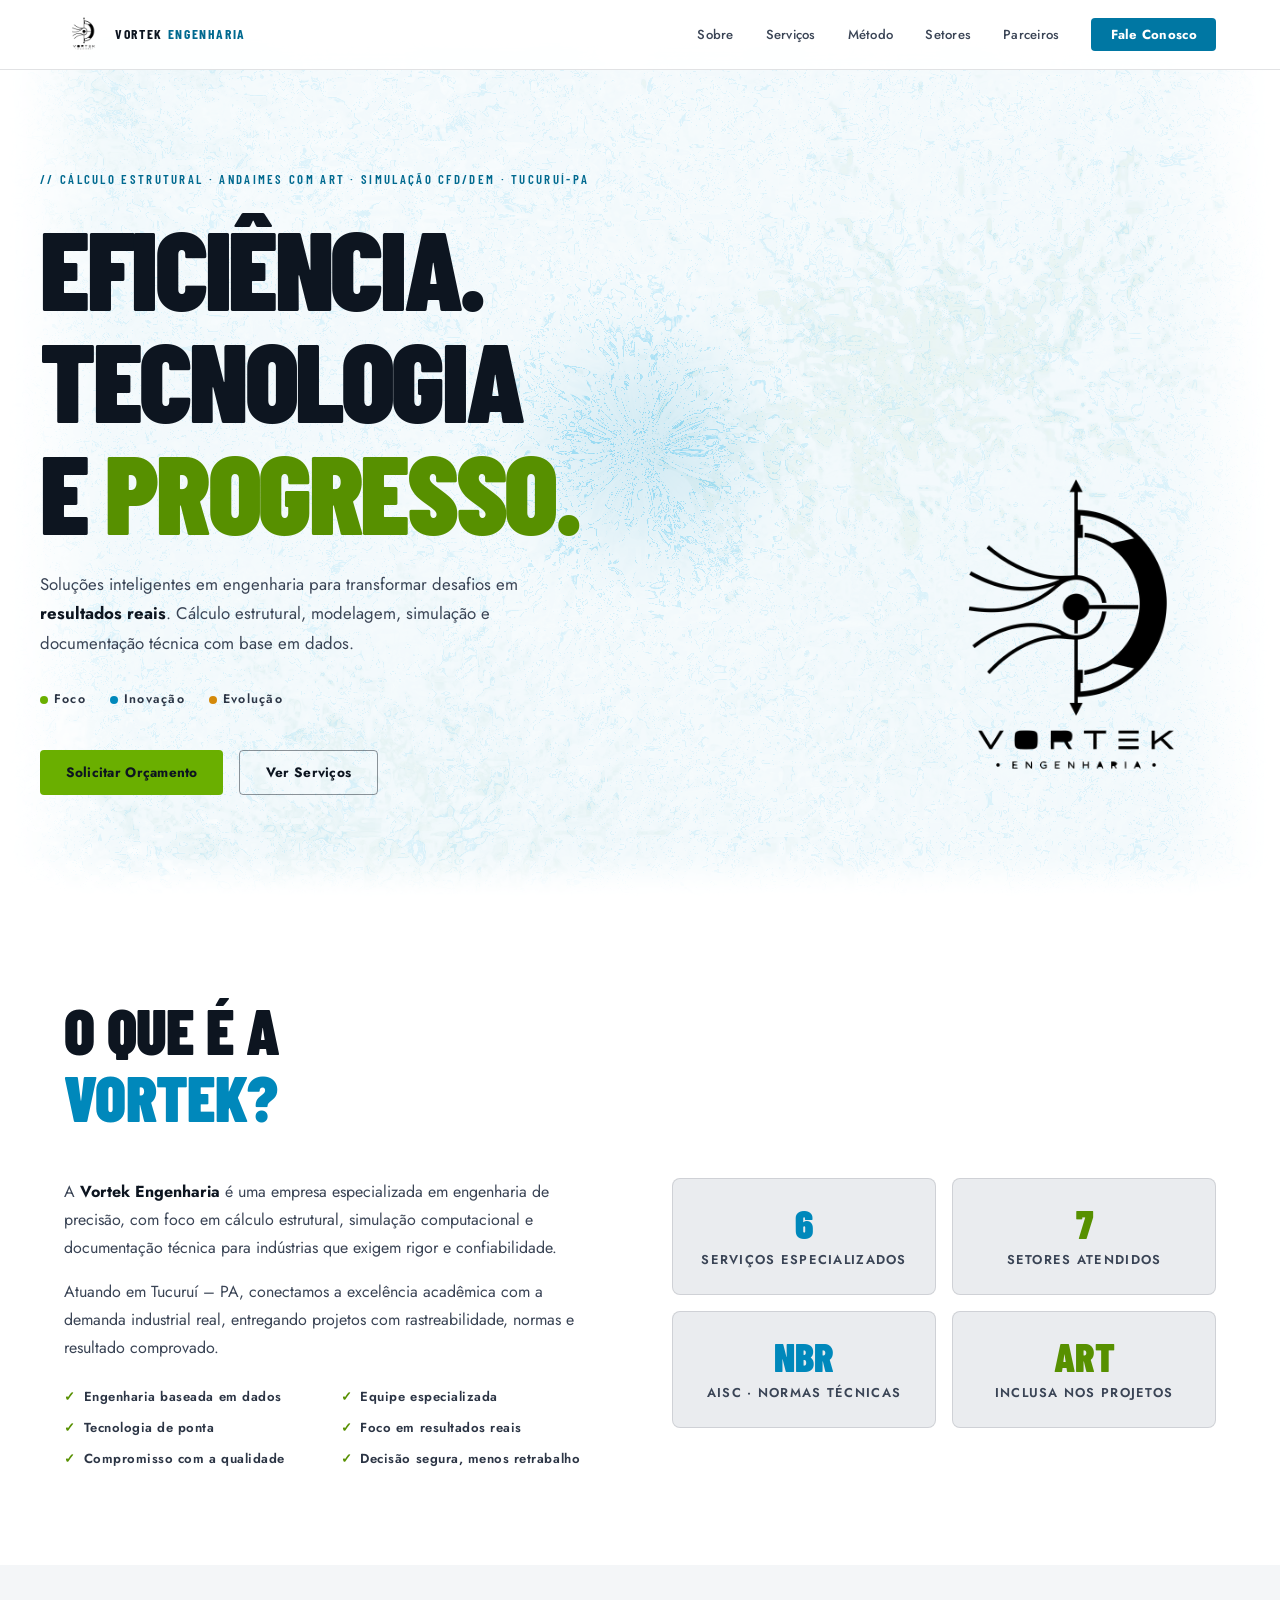
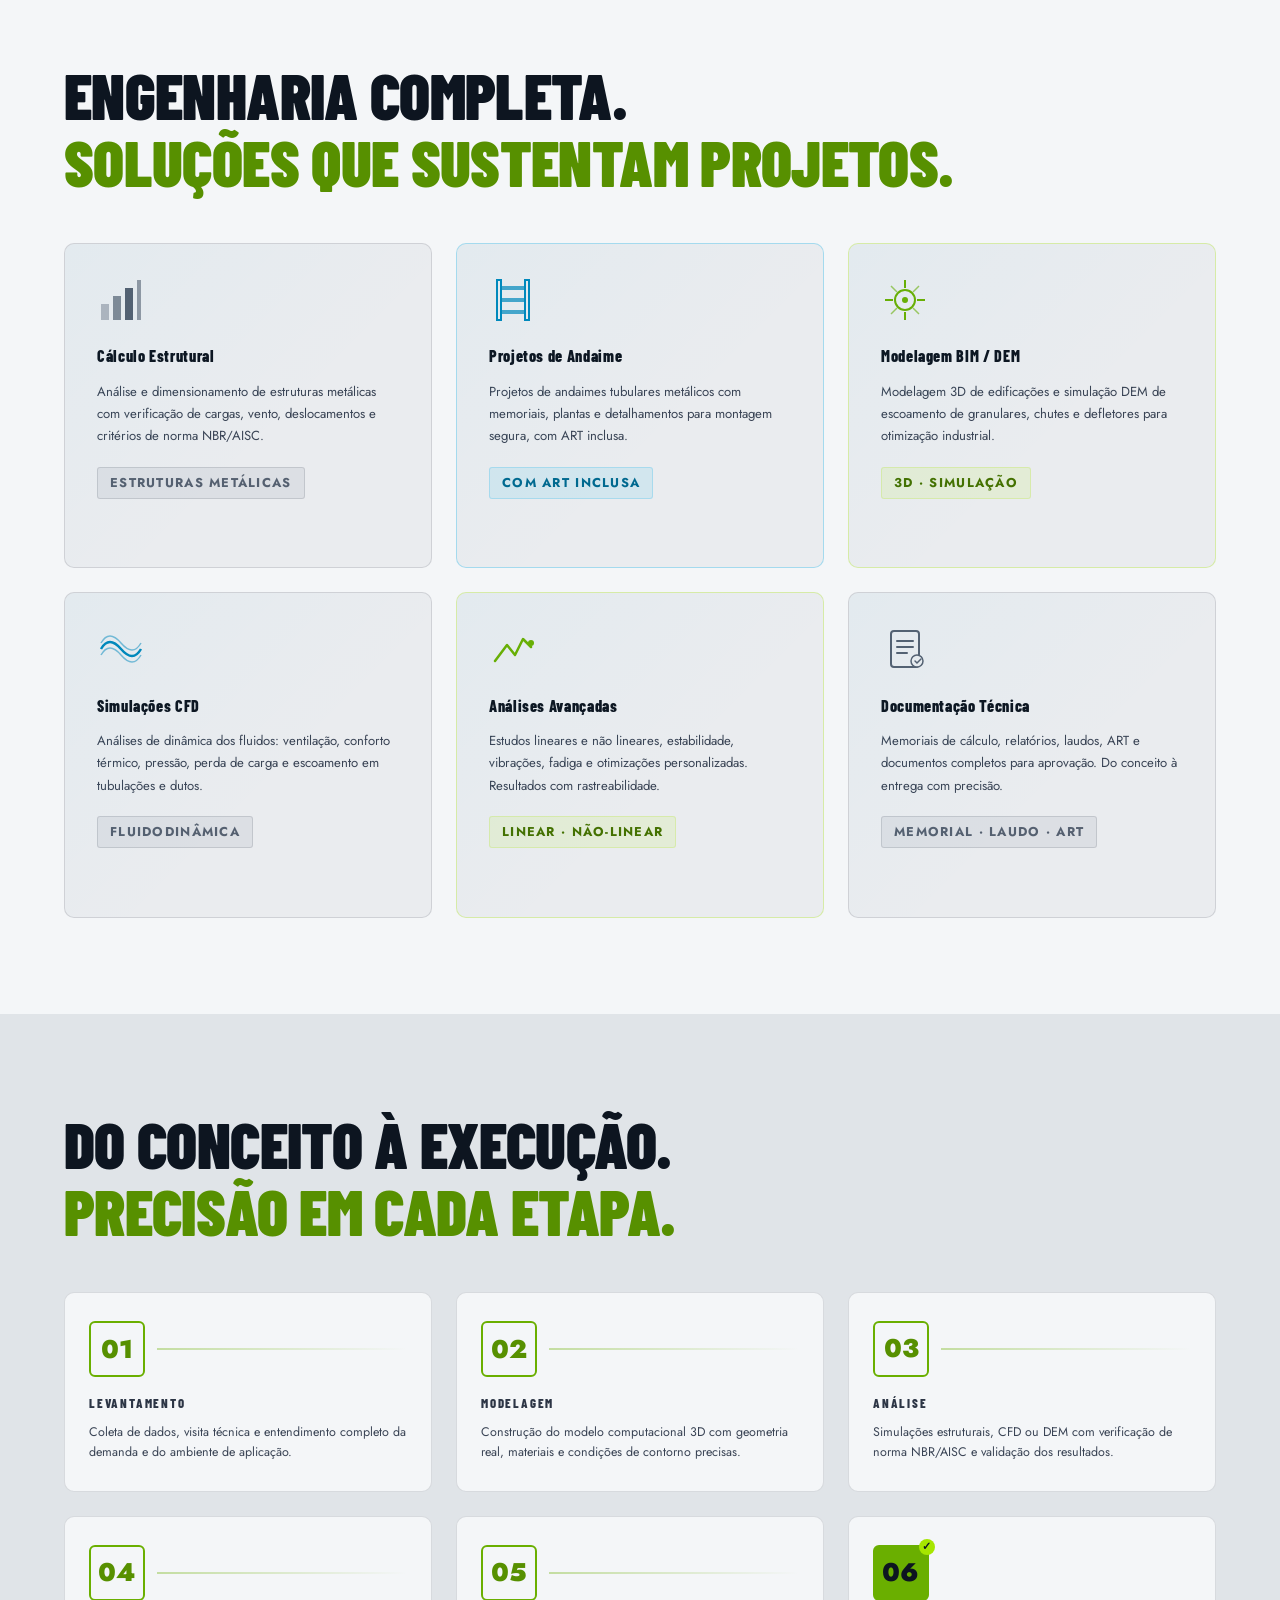
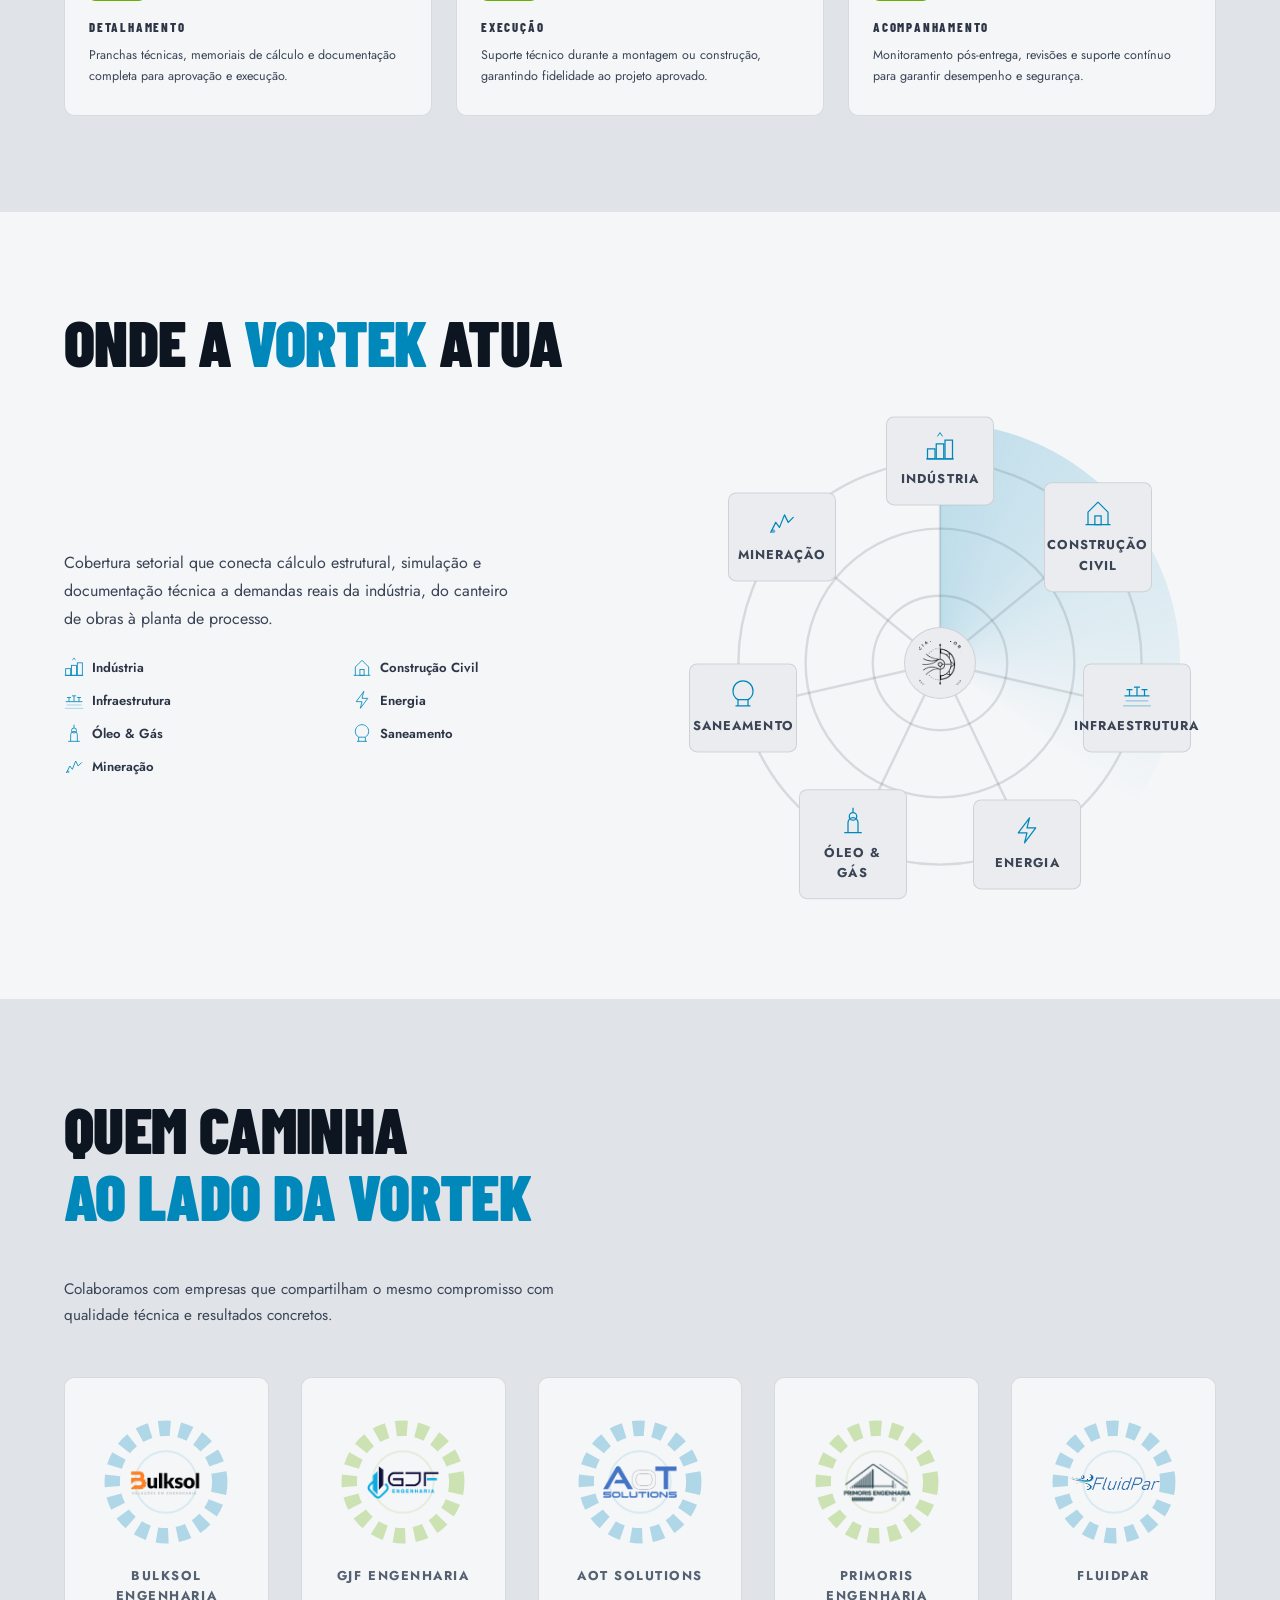
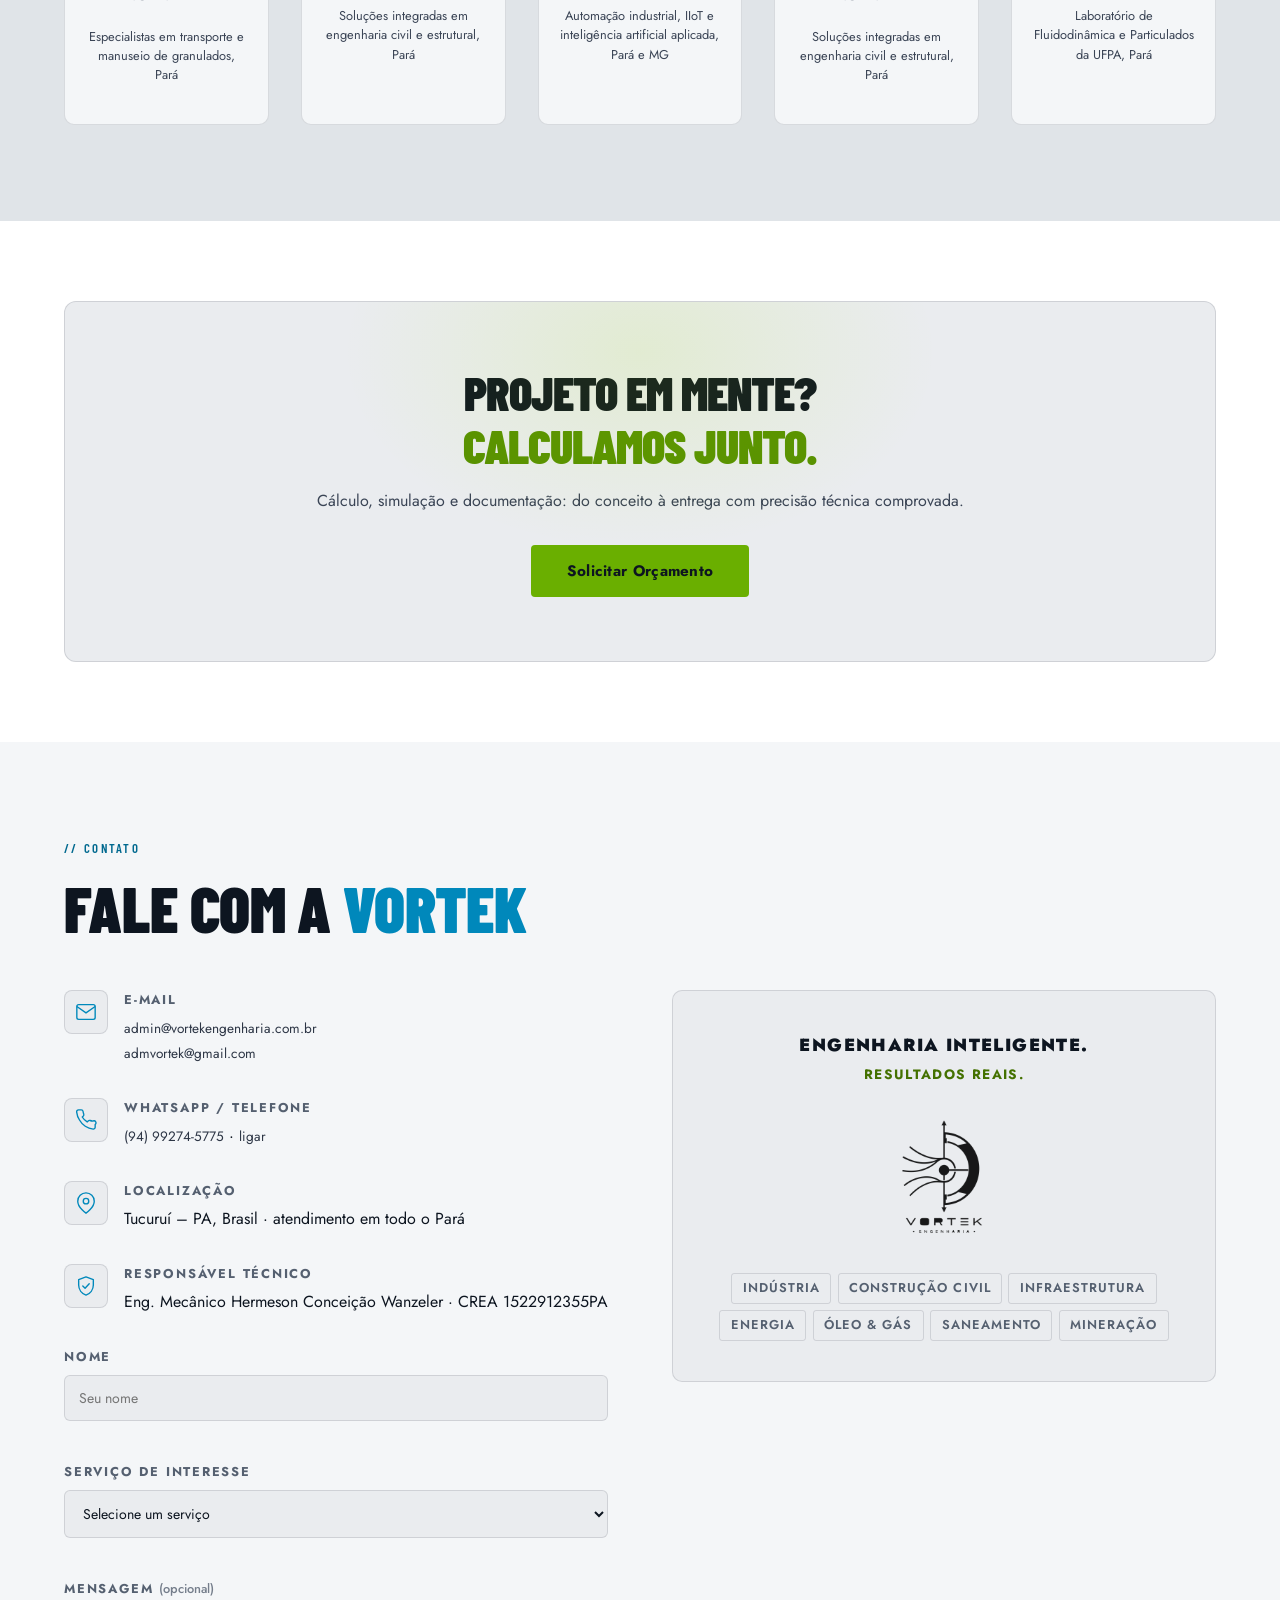
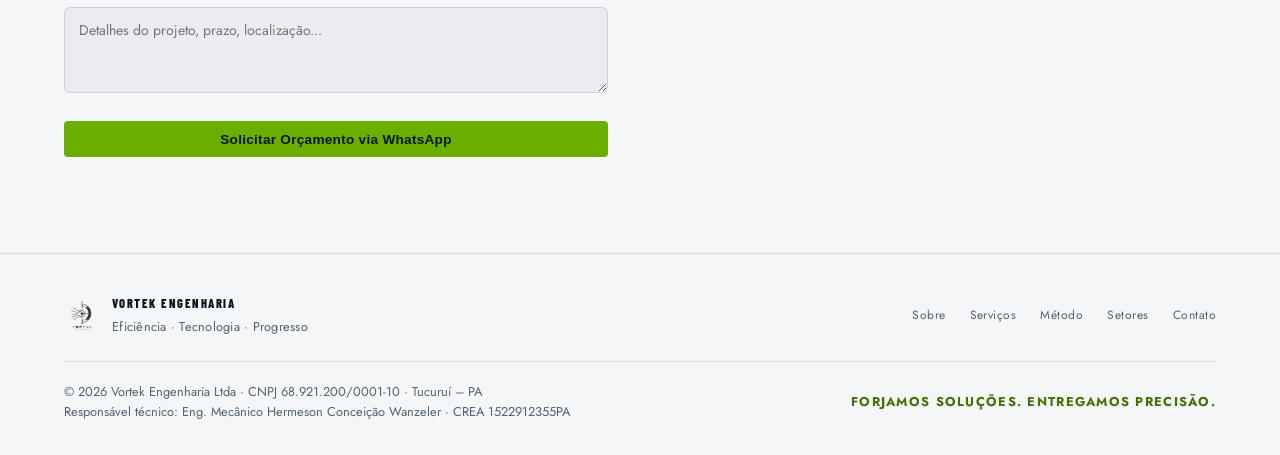
==== commit d9f2cf40: "feat(contato): adiciona e-mail admin@vortekengenharia.com.br Co-Authored-By: Claude Opus 5.5 <norepl" ====
--- a/index.html
+++ b/index.html
@@ -551,6 +551,7 @@
             </div>
             <div>
               <div class="contato-label">E-MAIL</div>
+              <a href="mailto:admin@vortekengenharia.com.br">admin@vortekengenharia.com.br</a><br>
               <a href="mailto:admvortek@gmail.com">admvortek@gmail.com</a>
             </div>
           </div>
